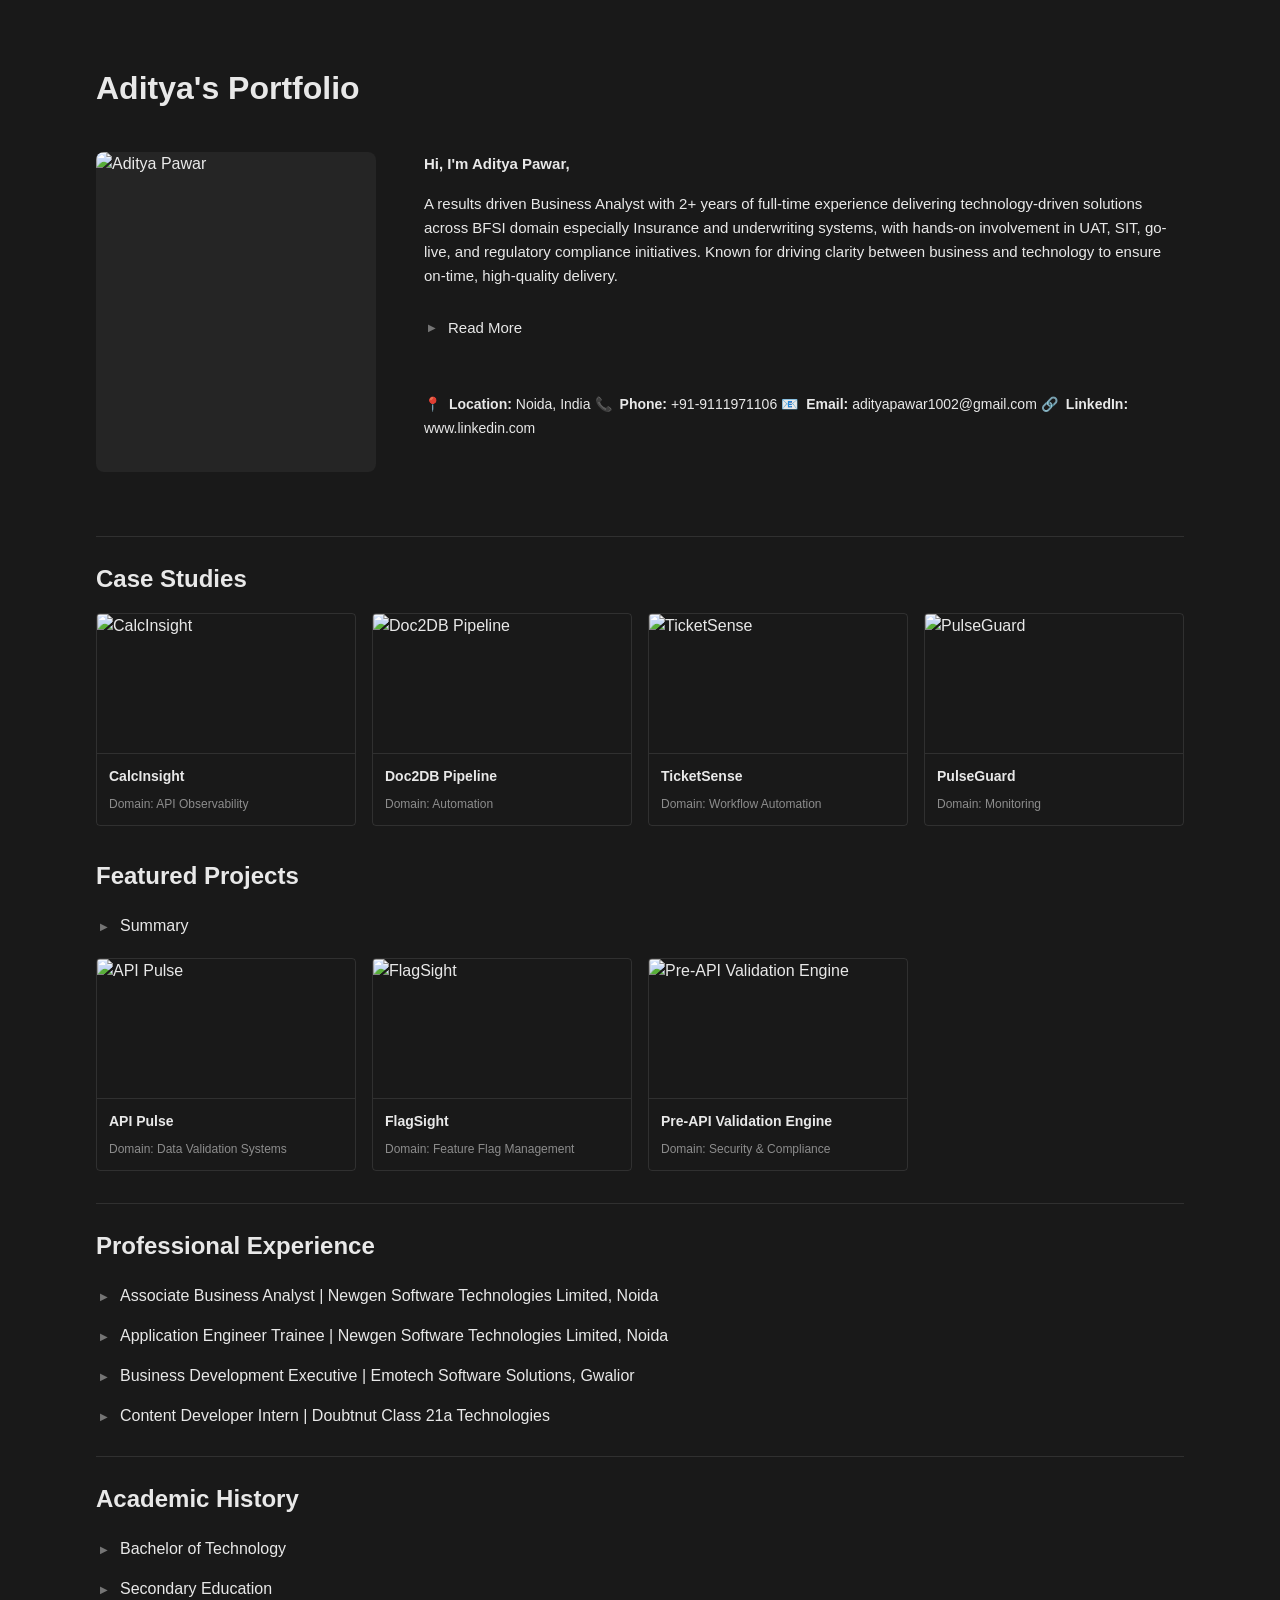
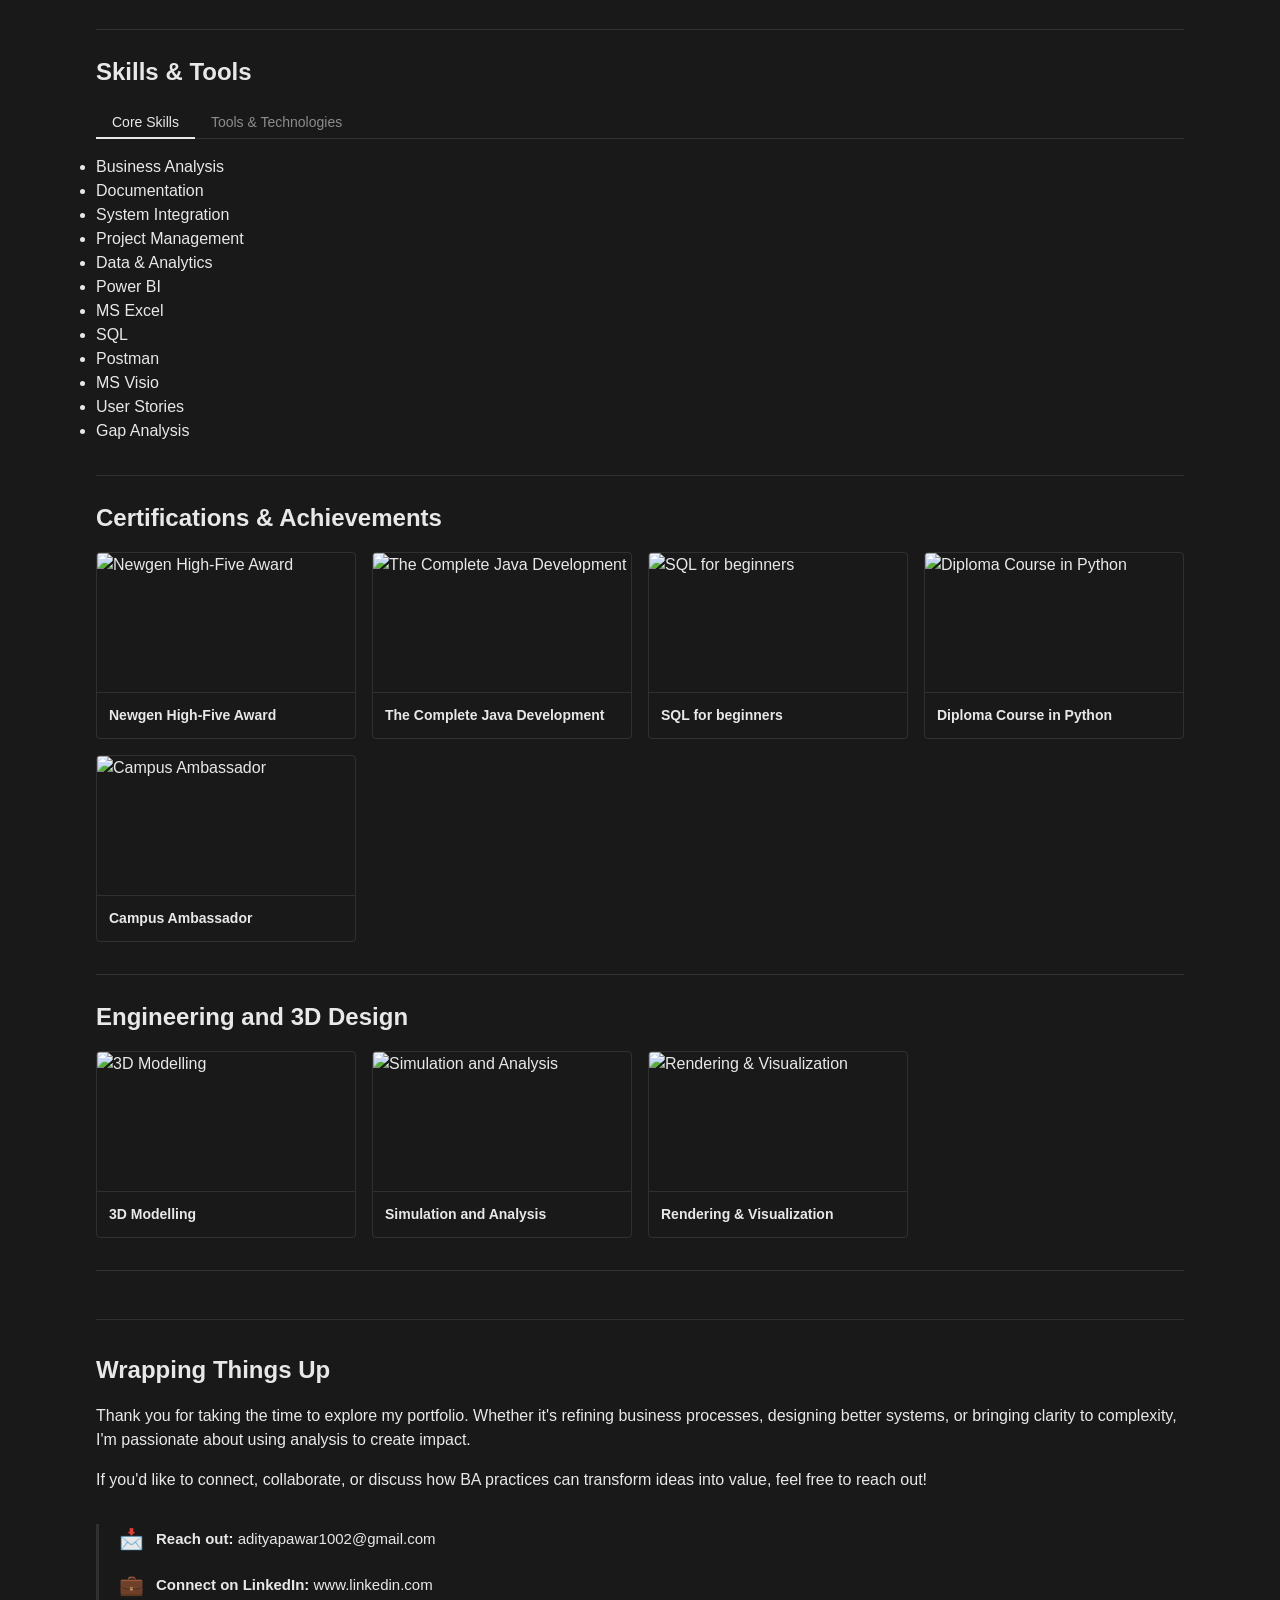
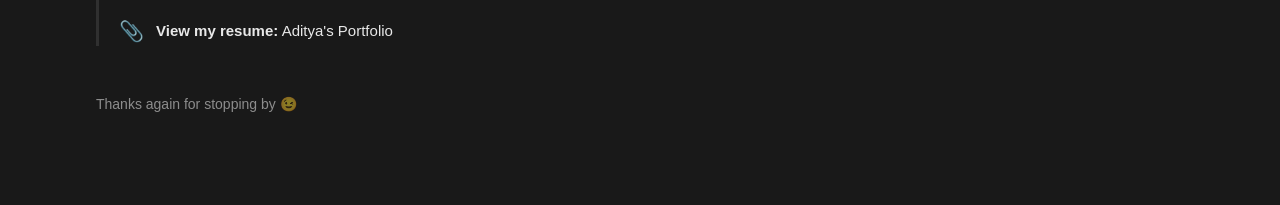
==== index.html @ 8c68b4e8 "Add files via upload" ====
<!DOCTYPE html>
<html lang="en">
<head>
    <meta charset="UTF-8">
    <meta name="viewport" content="width=device-width, initial-scale=1.0">
    <title>Aditya Pawar - Portfolio</title>
    <link rel="preconnect" href="https://fonts.googleapis.com">
    <link rel="preconnect" href="https://fonts.gstatic.com" crossorigin>
    <link href="https://fonts.googleapis.com/css2?family=Inter:wght@400;500;600;700&display=swap" rel="stylesheet">
    <link rel="stylesheet" href="styles.css">
</head>
<body>
    <div class="notion-page">
        <main class="content-wrapper">
            <!-- Header Title -->
            <h1 class="portfolio-main-title">Aditya's Portfolio</h1>

            <!-- Profile Section -->
            <header class="profile-section-new">
                <div class="profile-left">
                    <img src="https://via.placeholder.com/300x300/333333/FFFFFF?text=Avatar" alt="Aditya Pawar" class="profile-avatar-large">
                </div>
                
                <div class="profile-right">
                    <p class="profile-greeting">Hi, I'm Aditya Pawar,</p>
                    <p class="profile-bio">A results driven Business Analyst with 2+ years of full-time experience delivering technology-driven solutions across BFSI domain especially Insurance and underwriting systems, with hands-on involvement in UAT, SIT, go-live, and regulatory compliance initiatives. Known for driving clarity between business and technology to ensure on-time, high-quality delivery.</p>
                    
                    <details class="notion-toggle">
                        <summary>Read More</summary>
                        <div class="toggle-content">
                            <ul class="profile-bullet-list">
                                <li><strong>Execution & Ownership:</strong> High-ownership, detail-oriented professional who collaborates effectively with stakeholders, cross-functional teams to ensure requirement clarity, solution alignment, and smooth go-live execution.</li>
                                <li><strong>Domain & Technical Expertise:</strong> Strong expertise in BRMS configuration, process mapping, workflow analysis, change management, JIRA tracking, and API-integrated rule automation, delivering 40% reduction in manual effort, 35% operational efficiency gains, and 25-30% performance improvements across business-critical systems.</li>
                                <li><strong>Innovation & Impact:</strong> Designed and implemented AI-enabled debugging and troubleshooting tools using strong technical knowledge, reducing issue analysis and resolution time by up to 99%, accelerating delivery cycles, and improving overall system reliability while maintaining 100% regulatory compliance.</li>
                            </ul>
                        </div>
                    </details>
                    
                    <div class="contact-info new-contact">
                        <span class="contact-item"><span style="font-size: 14px; margin-right: 4px;">📍</span> <strong>Location:</strong> Noida, India</span>
                        <span class="contact-item"><span style="font-size: 14px; margin-right: 4px;">📞</span> <strong>Phone:</strong> +91-9111971106</span>
                        <span class="contact-item"><span style="font-size: 14px; margin-right: 4px;">📧</span> <strong>Email:</strong> <a href="mailto:adityapawar1002@gmail.com">adityapawar1002@gmail.com</a></span>
                        <span class="contact-item"><span style="font-size: 14px; margin-right: 4px;">🔗</span> <strong>LinkedIn:</strong> <a href="https://www.linkedin.com/in/aditya-pawar-b94b47212/" target="_blank">www.linkedin.com</a></span>
                    </div>
                </div>
            </header>

            <hr class="notion-divider">

            <!-- Dynamic Content Area -->
            <div id="dynamic-content">
                <!-- Case Studies -->
                <h3 class="section-title">Case Studies</h3>
                <div class="gallery-grid">
                    <a href="Projects Pages/calcinsight.html" class="gallery-card">
                        <img src="https://via.placeholder.com/400x200/222222/555555?text=CalcInsight" alt="CalcInsight" class="gallery-card-image">
                        <div class="gallery-card-content">
                            <span class="gallery-card-title">CalcInsight</span>
                            <span class="gallery-card-domain">Domain: API Observability</span>
                        </div>
                    </a>
                    <a href="Projects Pages/doc2db.html" class="gallery-card">
                        <img src="https://via.placeholder.com/400x200/222222/555555?text=Doc2DB" alt="Doc2DB Pipeline" class="gallery-card-image">
                        <div class="gallery-card-content">
                            <span class="gallery-card-title">Doc2DB Pipeline</span>
                            <span class="gallery-card-domain">Domain: Automation</span>
                        </div>
                    </a>
                    <a href="Projects Pages/ticketsense.html" class="gallery-card">
                        <img src="https://via.placeholder.com/400x200/222222/555555?text=TicketSense" alt="TicketSense" class="gallery-card-image">
                        <div class="gallery-card-content">
                            <span class="gallery-card-title">TicketSense</span>
                            <span class="gallery-card-domain">Domain: Workflow Automation</span>
                        </div>
                    </a>
                    <a href="Projects Pages/pulseguard.html" class="gallery-card">
                        <img src="https://via.placeholder.com/400x200/222222/555555?text=PulseGuard" alt="PulseGuard" class="gallery-card-image">
                        <div class="gallery-card-content">
                            <span class="gallery-card-title">PulseGuard</span>
                            <span class="gallery-card-domain">Domain: Monitoring</span>
                        </div>
                    </a>
                </div>

                <!-- Featured Projects -->
                <h3 class="section-title">Featured Projects</h3>
                <details class="notion-toggle">
                    <summary>Summary</summary>
                    <div class="toggle-content">
                        <p>Focus on data validation and API integration systems.</p>
                    </div>
                </details>
                <div class="gallery-grid">
                    <a href="Projects Pages/apipulse.html" class="gallery-card">
                        <img src="https://via.placeholder.com/400x200/222222/555555?text=API+Pulse" alt="API Pulse" class="gallery-card-image">
                        <div class="gallery-card-content">
                            <span class="gallery-card-title">API Pulse</span>
                            <span class="gallery-card-domain">Domain: Data Validation Systems</span>
                        </div>
                    </a>
                    <a href="Projects Pages/flagsight.html" class="gallery-card">
                        <img src="https://via.placeholder.com/400x200/222222/555555?text=FlagSight" alt="FlagSight" class="gallery-card-image">
                        <div class="gallery-card-content">
                            <span class="gallery-card-title">FlagSight</span>
                            <span class="gallery-card-domain">Domain: Feature Flag Management</span>
                        </div>
                    </a>
                    <a href="Projects Pages/preapi-validation.html" class="gallery-card">
                        <img src="https://via.placeholder.com/400x200/222222/555555?text=Pre-API" alt="Pre-API Validation Engine" class="gallery-card-image">
                        <div class="gallery-card-content">
                            <span class="gallery-card-title">Pre-API Validation Engine</span>
                            <span class="gallery-card-domain">Domain: Security & Compliance</span>
                        </div>
                    </a>
                </div>

                <hr class="notion-divider">
                
                <!-- Professional Experience -->
                <h3 class="section-title">Professional Experience</h3>
                
                <details class="notion-toggle">
                    <summary>Associate Business Analyst | Newgen Software Technologies Limited, Noida</summary>
                    <div class="toggle-content">
                        <p><strong>July 2024 - Present</strong></p>
                        <ul>
                            <li>Focus on requirements gathering, technical specs for low-code platforms, and UAT support.</li>
                        </ul>
                    </div>
                </details>

                <details class="notion-toggle">
                    <summary>Application Engineer Trainee | Newgen Software Technologies Limited, Noida</summary>
                    <div class="toggle-content">
                        <p><strong>Jan 2024 - July 2024</strong></p>
                        <ul>
                            <li>SDLC exposure, low-code application configuration, and technical workshops.</li>
                        </ul>
                    </div>
                </details>

                <details class="notion-toggle">
                    <summary>Business Development Executive | Emotech Software Solutions, Gwalior</summary>
                    <div class="toggle-content">
                        <p><strong>Jan 2023 - Jan 2024, Part-time</strong></p>
                        <ul>
                            <li>Market research, lead generation, and client relationship management.</li>
                        </ul>
                    </div>
                </details>

                <details class="notion-toggle">
                    <summary>Content Developer Intern | Doubtnut Class 21a Technologies</summary>
                    <div class="toggle-content">
                        <ul>
                            <li>Educational content creation and quality assurance.</li>
                        </ul>
                    </div>
                </details>

                <hr class="notion-divider">

                <!-- Academic History -->
                <h3 class="section-title">Academic History</h3>

                <details class="notion-toggle">
                    <summary>Bachelor of Technology</summary>
                    <div class="toggle-content">
                        <ul>
                            <li>Automobile Engineering | Madhav Institute of Technology and Science (MITS), Gwalior</li>
                            <li>CGPA: 7.6/10 | 2020 - 2024</li>
                        </ul>
                    </div>
                </details>

                <details class="notion-toggle">
                    <summary>Secondary Education</summary>
                    <div class="toggle-content">
                        <ul>
                            <li>St. Joseph’s Senior Secondary School, Pipariya</li>
                            <li>Class XII (PCM): 80% (2020)</li>
                            <li>Class X: 80% (2018)</li>
                        </ul>
                    </div>
                </details>

                <hr class="notion-divider">
                
                <!-- Skills & Tools -->
                <h3 class="section-title">Skills & Tools</h3>
                
                <div class="tabs-container">
                    <div class="tabs-header">
                        <button class="tab-btn active" data-tab="core-skills">Core Skills</button>
                        <button class="tab-btn" data-tab="tools-tech">Tools & Technologies</button>
                    </div>
                    
                    <div class="tab-content active" id="core-skills">
                        <ul class="skills-list">
                            <li>Business Analysis</li>
                            <li>Documentation</li>
                            <li>System Integration</li>
                            <li>Project Management</li>
                            <li>Data & Analytics</li>
                            <li>Power BI</li>
                            <li>MS Excel</li>
                            <li>SQL</li>
                            <li>Postman</li>
                            <li>MS Visio</li>
                            <li>User Stories</li>
                            <li>Gap Analysis</li>
                        </ul>
                    </div>
                    
                    <div class="tab-content" id="tools-tech">
                        <ul class="skills-list">
                            <li>JIRA</li>
                            <li>Notion</li>
                            <li>Lucidchart</li>
                            <li>Salesforce Platform</li>
                        </ul>
                    </div>
                </div>

                <hr class="notion-divider">

                <!-- Certifications & Achievements -->
                <h3 class="section-title">Certifications & Achievements</h3>
                <div class="gallery-grid">
                    <a href="#" class="gallery-card">
                        <img src="https://via.placeholder.com/400x200/222222/555555?text=Newgen+Award" alt="Newgen High-Five Award" class="gallery-card-image">
                        <div class="gallery-card-content">
                            <span class="gallery-card-title">Newgen High-Five Award</span>
                        </div>
                    </a>
                    <a href="Certificates/java udemy.pdf" target="_blank" class="gallery-card">
                        <img src="https://via.placeholder.com/400x200/222222/555555?text=Java" alt="The Complete Java Development" class="gallery-card-image">
                        <div class="gallery-card-content">
                            <span class="gallery-card-title">The Complete Java Development</span>
                        </div>
                    </a>
                    <a href="Certificates/Sql udem.pdf" target="_blank" class="gallery-card">
                        <img src="https://via.placeholder.com/400x200/222222/555555?text=SQL" alt="SQL for beginners" class="gallery-card-image">
                        <div class="gallery-card-content">
                            <span class="gallery-card-title">SQL for beginners</span>
                        </div>
                    </a>
                    <a href="Certificates/python.jpeg" target="_blank" class="gallery-card">
                        <img src="Certificates/python.jpeg" alt="Diploma Course in Python" class="gallery-card-image">
                        <div class="gallery-card-content">
                            <span class="gallery-card-title">Diploma Course in Python</span>
                        </div>
                    </a>
                    <a href="Certificates/Shankhnaad CAP.pdf" target="_blank" class="gallery-card">
                        <img src="https://via.placeholder.com/400x200/222222/555555?text=Ambassador" alt="Campus Ambassador" class="gallery-card-image">
                        <div class="gallery-card-content">
                            <span class="gallery-card-title">Campus Ambassador</span>
                        </div>
                    </a>
                </div>

                <hr class="notion-divider">

                <!-- Engineering and 3D Design -->
                <h3 class="section-title">Engineering and 3D Design</h3>
                <div class="gallery-grid">
                    <a href="Projects Pages/3d-modelling.html" class="gallery-card">
                        <img src="Projects Pages/assets/Modelling.png" alt="3D Modelling" class="gallery-card-image">
                        <div class="gallery-card-content">
                            <span class="gallery-card-title">3D Modelling</span>
                        </div>
                    </a>
                    <a href="Projects Pages/simulation.html" class="gallery-card">
                        <img src="Projects Pages/assets/Simulation.jfif" alt="Simulation and Analysis" class="gallery-card-image">
                        <div class="gallery-card-content">
                            <span class="gallery-card-title">Simulation and Analysis</span>
                        </div>
                    </a>
                    <a href="Projects Pages/rendering.html" class="gallery-card">
                        <img src="Projects Pages/assets/Rendering.png" alt="Rendering & Visualization" class="gallery-card-image">
                        <div class="gallery-card-content">
                            <span class="gallery-card-title">Rendering & Visualization</span>
                        </div>
                    </a>
                </div>

                <hr class="notion-divider">

                <!-- Footer -->
                <footer class="portfolio-footer">
                    <h3 class="section-title">Wrapping Things Up</h3>
                    <p class="footer-text" style="margin-bottom: 16px;">Thank you for taking the time to explore my portfolio. Whether it's refining business processes, designing better systems, or bringing clarity to complexity, I'm passionate about using analysis to create impact.</p>
                    <p class="footer-text">If you'd like to connect, collaborate, or discuss how BA practices can transform ideas into value, feel free to reach out!</p>
                    
                    <div class="footer-callout">
                        <div class="footer-link-block">
                            <span class="footer-icon">📩</span>
                            <span><strong>Reach out:</strong> <a href="mailto:adityapawar1002@gmail.com">adityapawar1002@gmail.com</a></span>
                        </div>
                        <div class="footer-link-block">
                            <span class="footer-icon">💼</span>
                            <span><strong>Connect on LinkedIn:</strong> <a href="https://www.linkedin.com/in/aditya-pawar-b94b47212/" target="_blank">www.linkedin.com</a></span>
                        </div>
                        <div class="footer-link-block">
                            <span class="footer-icon">📎</span>
                            <span><strong>View my resume:</strong> <a href="https://www.notion.so/Aditya-s-Portfolio-2cfcf2e33abf80edb74ddb4e4318f158?pvs=21" target="_blank">Aditya's Portfolio</a></span>
                        </div>
                    </div>
                    
                    <p class="footer-note" style="text-align: left; margin-top: 24px;">Thanks again for stopping by 😉</p>
                </footer>
            </div>
        </main>
    </div>
    
    <script src="script.js"></script>
</body>
</html>
---- styles.css ----
:root {
    --bg-color: #191919;
    --text-color: rgba(255, 255, 255, 0.9);
    --text-muted: rgba(255, 255, 255, 0.5);
    --border-color: rgba(255, 255, 255, 0.1);
    --hover-bg: rgba(255, 255, 255, 0.05);
    --toggle-triangle: rgba(255, 255, 255, 0.4);
    --font-sans: ui-sans-serif, -apple-system, BlinkMacSystemFont, "Segoe UI", Helvetica, "Apple Color Emoji", Arial, sans-serif, "Segoe UI Emoji", "Segoe UI Symbol";
}

* {
    box-sizing: border-box;
    margin: 0;
    padding: 0;
}

body {
    background-color: var(--bg-color);
    color: var(--text-color);
    font-family: var(--font-sans);
    line-height: 1.5;
    -webkit-font-smoothing: antialiased;
}

a {
    color: inherit;
    text-decoration: underline;
    text-decoration-color: var(--text-muted);
}

a:hover {
    text-decoration-color: var(--text-color);
}

.notion-page {
    display: flex;
    flex-direction: column;
    min-height: 100vh;
}

.content-wrapper {
    width: 100%;
    margin: 0 auto;
    padding: 0 96px 10vh;
}

.portfolio-main-title {
    font-size: 32px;
    font-weight: 700;
    margin-top: 64px;
    margin-bottom: 40px;
}

.profile-section-new {
    display: flex;
    gap: 48px;
    margin-bottom: 64px;
    align-items: flex-start;
}

.profile-left {
    flex-shrink: 0;
}

.profile-avatar-large {
    width: 280px;
    height: 320px;
    object-fit: cover;
    border-radius: 8px;
    display: block;
    background-color: var(--hover-bg);
}

.profile-right {
    display: flex;
    flex-direction: column;
    gap: 16px;
    font-size: 15px;
    line-height: 1.6;
}

.profile-greeting {
    font-weight: 600;
}

.profile-bullet-list {
    display: flex;
    flex-direction: column;
    gap: 16px;
    padding-left: 20px;
    margin-top: 8px;
}

.profile-bullet-list li {
    font-size: 14px;
    color: var(--text-color);
}

.new-contact {
    margin-top: 24px;
    gap: 12px;
}

.new-contact .contact-item {
    font-size: 14px;
    color: var(--text-color);
}

.new-contact .contact-item a {
    text-decoration: none;
}
.new-contact .contact-item a:hover {
    text-decoration: underline;
}

/* Responsiveness */
@media (max-width: 900px) {
    .profile-section-new {
        flex-direction: column;
        gap: 32px;
    }
}

/* Divider */
.notion-divider {
    border: 0;
    height: 1px;
    background-color: var(--border-color);
    margin: 24px 0;
}

/* Toggles */
.notion-toggle {
    margin: 8px 0;
}

.notion-toggle summary {
    display: flex;
    align-items: center;
    cursor: pointer;
    font-weight: 500;
    list-style: none; /* Hide default arrow */
    padding: 4px 0;
    transition: background 0.1s ease;
    border-radius: 4px;
}

.notion-toggle summary::-webkit-details-marker {
    display: none;
}

.notion-toggle summary::before {
    content: '▶';
    font-size: 10px;
    color: var(--toggle-triangle);
    margin-right: 8px;
    transition: transform 0.2s ease;
    display: inline-block;
    width: 16px;
    text-align: center;
}

.notion-toggle[open] summary::before {
    transform: rotate(90deg);
}

.notion-toggle summary:hover {
    background-color: var(--hover-bg);
}

.toggle-content {
    padding-left: 24px;
    padding-top: 8px;
    padding-bottom: 8px;
}

/* Responsiveness */
@media (max-width: 768px) {
    .content-wrapper {
        padding: 0 48px 80px;
    }
}

@media (max-width: 600px) {
    .content-wrapper {
        padding: 0 24px 80px;
    }
}

/* Gallery Grids */
.gallery-grid {
    display: grid;
    grid-template-columns: repeat(auto-fill, minmax(240px, 1fr));
    gap: 16px;
    margin-top: 16px;
    margin-bottom: 32px;
}

.gallery-card {
    display: flex;
    flex-direction: column;
    background-color: transparent;
    border: 1px solid var(--border-color);
    border-radius: 4px;
    overflow: hidden;
    transition: background-color 0.2s ease, border-color 0.2s ease;
    cursor: pointer;
    text-decoration: none;
}

.gallery-card:hover {
    background-color: var(--hover-bg);
}

.gallery-card-image {
    width: 100%;
    height: 140px;
    object-fit: cover;
    border-bottom: 1px solid var(--border-color);
}

.gallery-card-content {
    padding: 12px;
    display: flex;
    flex-direction: column;
    gap: 8px;
}

.gallery-card-title {
    font-size: 14px;
    font-weight: 600;
}

.gallery-card-domain {
    font-size: 12px;
    color: var(--text-muted);
}

.section-title {
    font-size: 24px;
    font-weight: 600;
    margin-bottom: 16px;
}

/* Tabs */
.tabs-container {
    margin-bottom: 32px;
}

.tabs-header {
    display: flex;
    border-bottom: 1px solid var(--border-color);
    margin-bottom: 16px;
}

.tab-btn {
    background: none;
    border: none;
    color: var(--text-muted);
    padding: 8px 16px;
    cursor: pointer;
    font-size: 14px;
    font-weight: 500;
    font-family: inherit;
    position: relative;
    transition: color 0.2s ease;
}

.tab-btn:hover {
    color: var(--text-color);
}

.tab-btn.active {
    color: var(--text-color);
}

.tab-btn.active::after {
    content: '';
    position: absolute;
    bottom: -1px;
    left: 0;
    width: 100%;
    height: 2px;
    background-color: var(--text-color);
}

.tab-content {
    display: none;
}

.tab-content.active {
    display: block;
}

.skills-list {
}

/* Footer */
.portfolio-footer {
    margin-top: 48px;
    padding-top: 32px;
    border-top: 1px solid var(--border-color);
}

.footer-text {
    margin-bottom: 24px;
    font-size: 16px;
}

.footer-callout {
    display: flex;
    flex-direction: column;
    gap: 16px;
    margin: 32px 0 48px 0;
    padding-left: 20px;
    border-left: 3px solid var(--border-color);
}

.footer-link-block {
    display: flex;
    align-items: center;
    text-decoration: none;
    font-size: 15px;
}

.footer-link-block a {
    text-decoration: none;
}

.footer-link-block a:hover {
    text-decoration: underline;
}

.footer-icon {
    margin-right: 12px;
    font-size: 20px;
}

.footer-note {
    font-size: 14px;
    color: var(--text-muted);
    text-align: center;
}
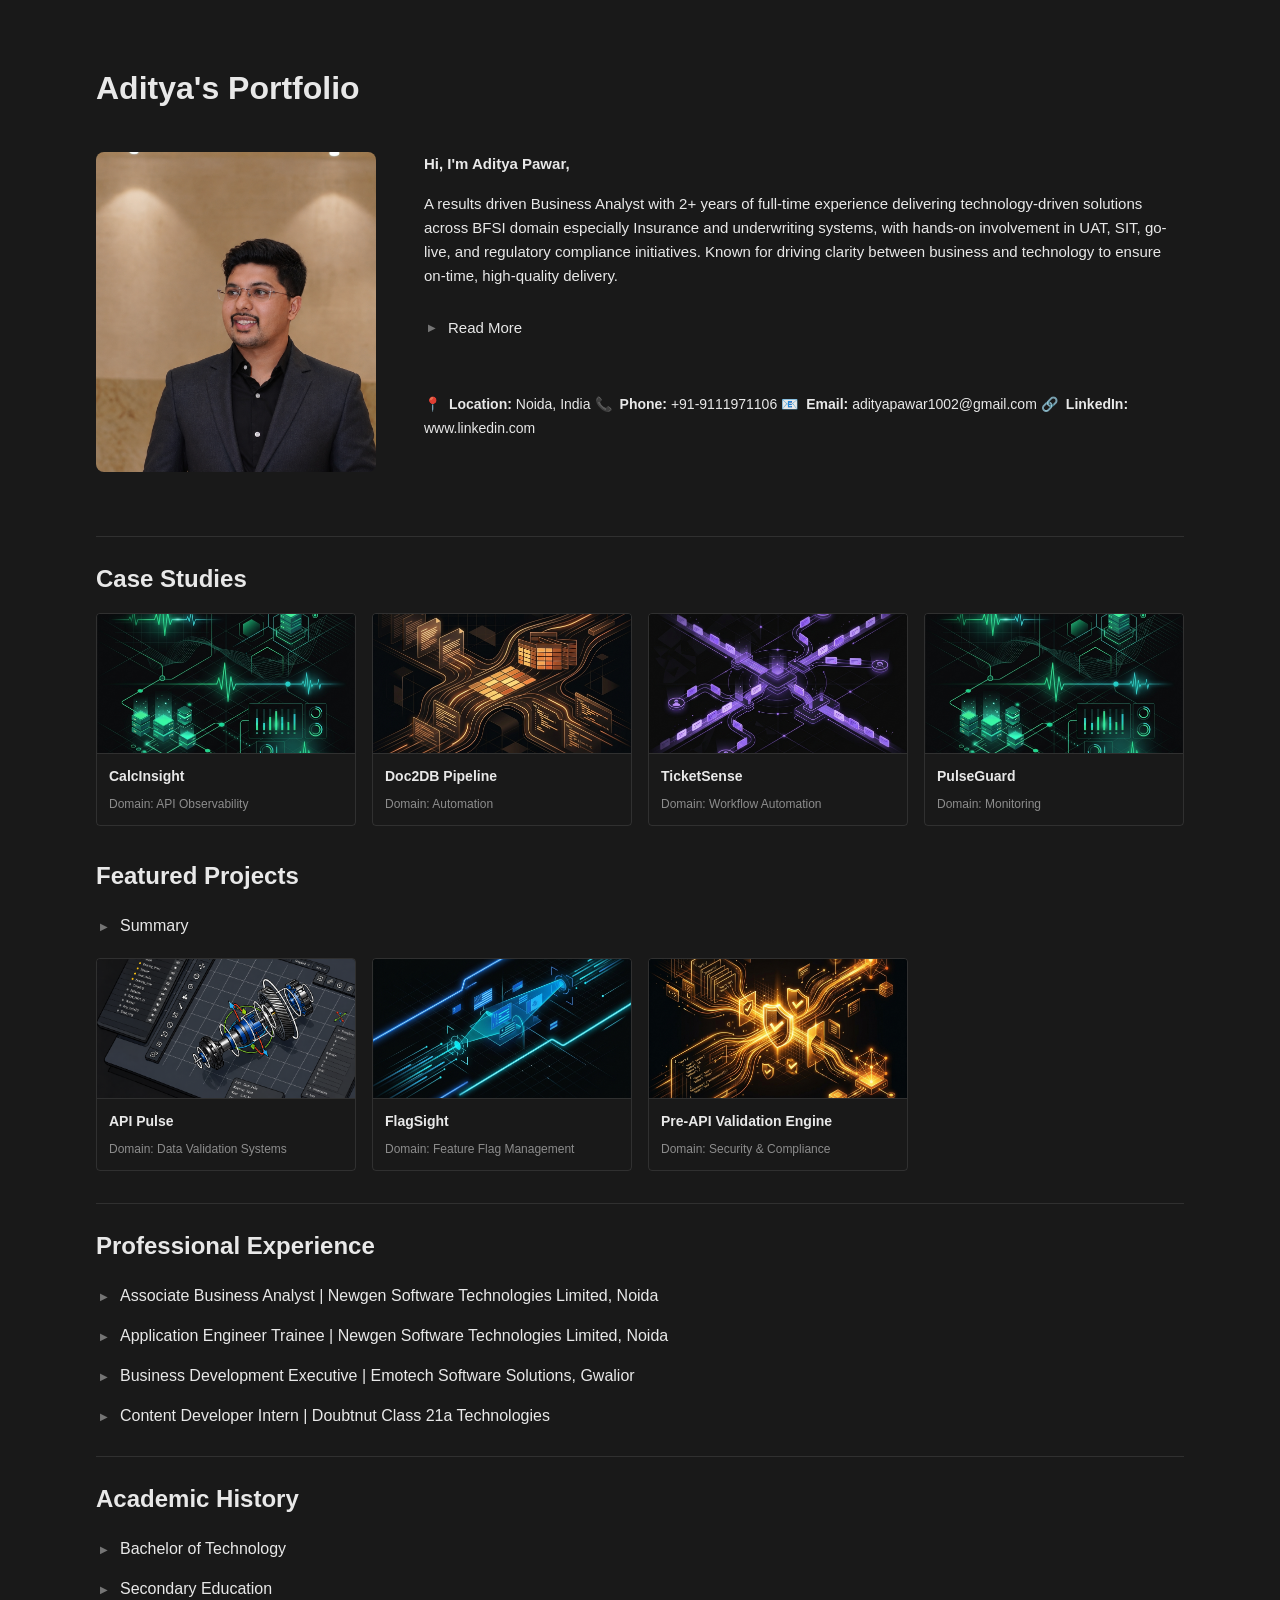
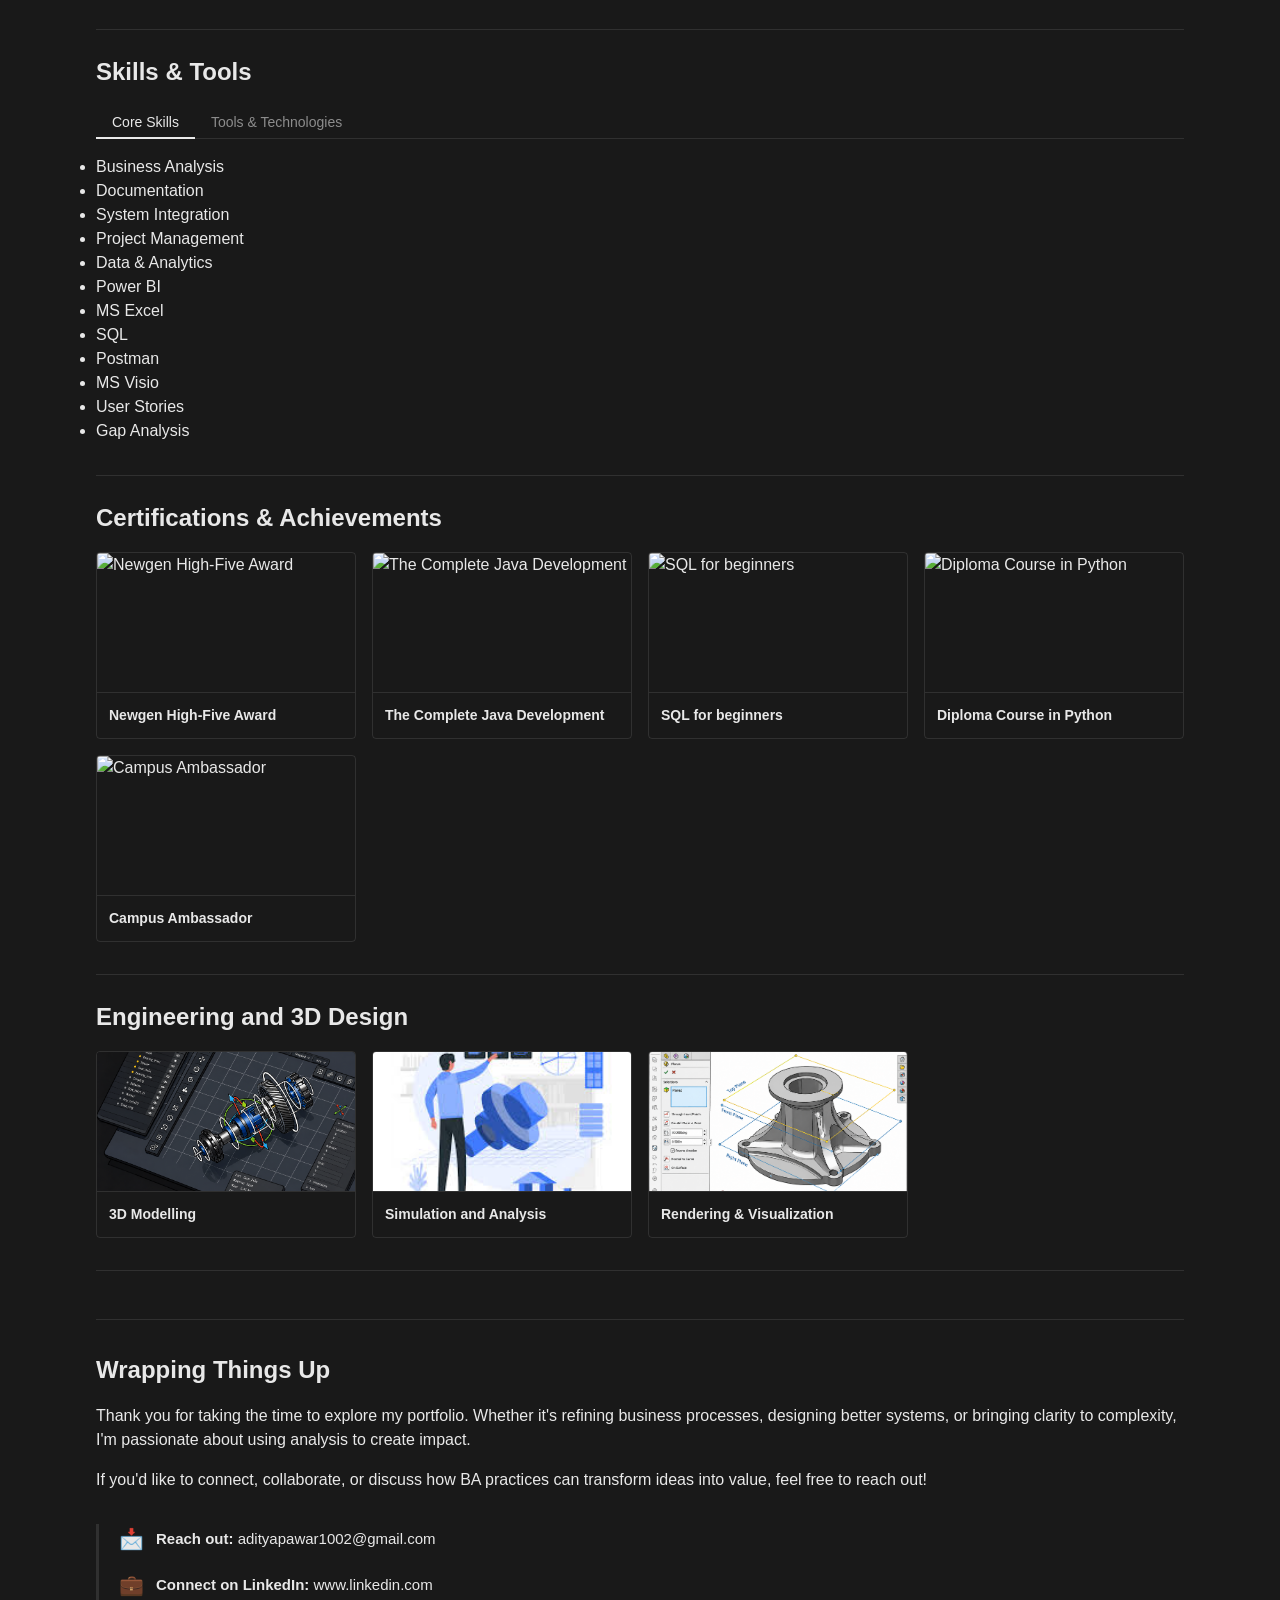
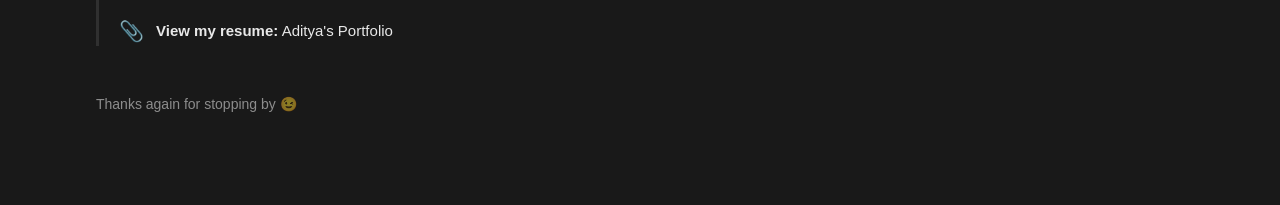
==== commit 14365ccb: "Add files via upload" ====
--- a/index.html
+++ b/index.html
@@ -1,5 +1,6 @@
 <!DOCTYPE html>
 <html lang="en">
+
 <head>
     <meta charset="UTF-8">
     <meta name="viewport" content="width=device-width, initial-scale=1.0">
@@ -9,6 +10,7 @@
     <link href="https://fonts.googleapis.com/css2?family=Inter:wght@400;500;600;700&display=swap" rel="stylesheet">
     <link rel="stylesheet" href="styles.css">
 </head>
+
 <body>
     <div class="notion-page">
         <main class="content-wrapper">
@@ -18,29 +20,49 @@
             <!-- Profile Section -->
             <header class="profile-section-new">
                 <div class="profile-left">
-                    <img src="https://via.placeholder.com/300x300/333333/FFFFFF?text=Avatar" alt="Aditya Pawar" class="profile-avatar-large">
-                </div>
-                
+                    <img src="Projects Pages/assets/ProfileImage.png" alt="Aditya Pawar"
+                        class="profile-avatar-large">
+                </div>
+
                 <div class="profile-right">
                     <p class="profile-greeting">Hi, I'm Aditya Pawar,</p>
-                    <p class="profile-bio">A results driven Business Analyst with 2+ years of full-time experience delivering technology-driven solutions across BFSI domain especially Insurance and underwriting systems, with hands-on involvement in UAT, SIT, go-live, and regulatory compliance initiatives. Known for driving clarity between business and technology to ensure on-time, high-quality delivery.</p>
-                    
+                    <p class="profile-bio">A results driven Business Analyst with 2+ years of full-time experience
+                        delivering technology-driven solutions across BFSI domain especially Insurance and underwriting
+                        systems, with hands-on involvement in UAT, SIT, go-live, and regulatory compliance initiatives.
+                        Known for driving clarity between business and technology to ensure on-time, high-quality
+                        delivery.</p>
+
                     <details class="notion-toggle">
                         <summary>Read More</summary>
                         <div class="toggle-content">
                             <ul class="profile-bullet-list">
-                                <li><strong>Execution & Ownership:</strong> High-ownership, detail-oriented professional who collaborates effectively with stakeholders, cross-functional teams to ensure requirement clarity, solution alignment, and smooth go-live execution.</li>
-                                <li><strong>Domain & Technical Expertise:</strong> Strong expertise in BRMS configuration, process mapping, workflow analysis, change management, JIRA tracking, and API-integrated rule automation, delivering 40% reduction in manual effort, 35% operational efficiency gains, and 25-30% performance improvements across business-critical systems.</li>
-                                <li><strong>Innovation & Impact:</strong> Designed and implemented AI-enabled debugging and troubleshooting tools using strong technical knowledge, reducing issue analysis and resolution time by up to 99%, accelerating delivery cycles, and improving overall system reliability while maintaining 100% regulatory compliance.</li>
+                                <li><strong>Execution & Ownership:</strong> High-ownership, detail-oriented professional
+                                    who collaborates effectively with stakeholders, cross-functional teams to ensure
+                                    requirement clarity, solution alignment, and smooth go-live execution.</li>
+                                <li><strong>Domain & Technical Expertise:</strong> Strong expertise in BRMS
+                                    configuration, process mapping, workflow analysis, change management, JIRA tracking,
+                                    and API-integrated rule automation, delivering 40% reduction in manual effort, 35%
+                                    operational efficiency gains, and 25-30% performance improvements across
+                                    business-critical systems.</li>
+                                <li><strong>Innovation & Impact:</strong> Designed and implemented AI-enabled debugging
+                                    and troubleshooting tools using strong technical knowledge, reducing issue analysis
+                                    and resolution time by up to 99%, accelerating delivery cycles, and improving
+                                    overall system reliability while maintaining 100% regulatory compliance.</li>
                             </ul>
                         </div>
                     </details>
-                    
+
                     <div class="contact-info new-contact">
-                        <span class="contact-item"><span style="font-size: 14px; margin-right: 4px;">📍</span> <strong>Location:</strong> Noida, India</span>
-                        <span class="contact-item"><span style="font-size: 14px; margin-right: 4px;">📞</span> <strong>Phone:</strong> +91-9111971106</span>
-                        <span class="contact-item"><span style="font-size: 14px; margin-right: 4px;">📧</span> <strong>Email:</strong> <a href="mailto:adityapawar1002@gmail.com">adityapawar1002@gmail.com</a></span>
-                        <span class="contact-item"><span style="font-size: 14px; margin-right: 4px;">🔗</span> <strong>LinkedIn:</strong> <a href="https://www.linkedin.com/in/aditya-pawar-b94b47212/" target="_blank">www.linkedin.com</a></span>
+                        <span class="contact-item"><span style="font-size: 14px; margin-right: 4px;">📍</span>
+                            <strong>Location:</strong> Noida, India</span>
+                        <span class="contact-item"><span style="font-size: 14px; margin-right: 4px;">📞</span>
+                            <strong>Phone:</strong> +91-9111971106</span>
+                        <span class="contact-item"><span style="font-size: 14px; margin-right: 4px;">📧</span>
+                            <strong>Email:</strong> <a
+                                href="mailto:adityapawar1002@gmail.com">adityapawar1002@gmail.com</a></span>
+                        <span class="contact-item"><span style="font-size: 14px; margin-right: 4px;">🔗</span>
+                            <strong>LinkedIn:</strong> <a href="https://www.linkedin.com/in/aditya-pawar-b94b47212/"
+                                target="_blank">www.linkedin.com</a></span>
                     </div>
                 </div>
             </header>
@@ -53,28 +75,32 @@
                 <h3 class="section-title">Case Studies</h3>
                 <div class="gallery-grid">
                     <a href="Projects Pages/calcinsight.html" class="gallery-card">
-                        <img src="https://via.placeholder.com/400x200/222222/555555?text=CalcInsight" alt="CalcInsight" class="gallery-card-image">
+                        <img src="Projects Pages/assets/CalcInsight_Cover.png" alt="CalcInsight"
+                            class="gallery-card-image">
                         <div class="gallery-card-content">
                             <span class="gallery-card-title">CalcInsight</span>
                             <span class="gallery-card-domain">Domain: API Observability</span>
                         </div>
                     </a>
                     <a href="Projects Pages/doc2db.html" class="gallery-card">
-                        <img src="https://via.placeholder.com/400x200/222222/555555?text=Doc2DB" alt="Doc2DB Pipeline" class="gallery-card-image">
+                        <img src="Projects Pages/assets/doc2db_Cover.png" alt="Doc2DB Pipeline"
+                            class="gallery-card-image">
                         <div class="gallery-card-content">
                             <span class="gallery-card-title">Doc2DB Pipeline</span>
                             <span class="gallery-card-domain">Domain: Automation</span>
                         </div>
                     </a>
                     <a href="Projects Pages/ticketsense.html" class="gallery-card">
-                        <img src="https://via.placeholder.com/400x200/222222/555555?text=TicketSense" alt="TicketSense" class="gallery-card-image">
+                        <img src="Projects Pages/assets/ticketsense_Cover.png" alt="TicketSense"
+                            class="gallery-card-image">
                         <div class="gallery-card-content">
                             <span class="gallery-card-title">TicketSense</span>
                             <span class="gallery-card-domain">Domain: Workflow Automation</span>
                         </div>
                     </a>
                     <a href="Projects Pages/pulseguard.html" class="gallery-card">
-                        <img src="https://via.placeholder.com/400x200/222222/555555?text=PulseGuard" alt="PulseGuard" class="gallery-card-image">
+                        <img src="Projects Pages/assets/pulseguard_Cover.png" alt="PulseGuard"
+                            class="gallery-card-image">
                         <div class="gallery-card-content">
                             <span class="gallery-card-title">PulseGuard</span>
                             <span class="gallery-card-domain">Domain: Monitoring</span>
@@ -92,21 +118,24 @@
                 </details>
                 <div class="gallery-grid">
                     <a href="Projects Pages/apipulse.html" class="gallery-card">
-                        <img src="https://via.placeholder.com/400x200/222222/555555?text=API+Pulse" alt="API Pulse" class="gallery-card-image">
+                        <img src="Projects Pages/assets/ApiPulse_Cover.png" alt="API Pulse"
+                            class="gallery-card-image">
                         <div class="gallery-card-content">
                             <span class="gallery-card-title">API Pulse</span>
                             <span class="gallery-card-domain">Domain: Data Validation Systems</span>
                         </div>
                     </a>
                     <a href="Projects Pages/flagsight.html" class="gallery-card">
-                        <img src="https://via.placeholder.com/400x200/222222/555555?text=FlagSight" alt="FlagSight" class="gallery-card-image">
+                        <img src="Projects Pages/assets/flagsight_Cover.png" alt="FlagSight"
+                            class="gallery-card-image">
                         <div class="gallery-card-content">
                             <span class="gallery-card-title">FlagSight</span>
                             <span class="gallery-card-domain">Domain: Feature Flag Management</span>
                         </div>
                     </a>
                     <a href="Projects Pages/preapi-validation.html" class="gallery-card">
-                        <img src="https://via.placeholder.com/400x200/222222/555555?text=Pre-API" alt="Pre-API Validation Engine" class="gallery-card-image">
+                        <img src="Projects Pages/assets/preapi_cover.png"
+                            alt="Pre-API Validation Engine" class="gallery-card-image">
                         <div class="gallery-card-content">
                             <span class="gallery-card-title">Pre-API Validation Engine</span>
                             <span class="gallery-card-domain">Domain: Security & Compliance</span>
@@ -115,16 +144,17 @@
                 </div>
 
                 <hr class="notion-divider">
-                
+
                 <!-- Professional Experience -->
                 <h3 class="section-title">Professional Experience</h3>
-                
+
                 <details class="notion-toggle">
                     <summary>Associate Business Analyst | Newgen Software Technologies Limited, Noida</summary>
                     <div class="toggle-content">
                         <p><strong>July 2024 - Present</strong></p>
                         <ul>
-                            <li>Focus on requirements gathering, technical specs for low-code platforms, and UAT support.</li>
+                            <li>Focus on requirements gathering, technical specs for low-code platforms, and UAT
+                                support.</li>
                         </ul>
                     </div>
                 </details>
@@ -185,16 +215,16 @@
                 </details>
 
                 <hr class="notion-divider">
-                
+
                 <!-- Skills & Tools -->
                 <h3 class="section-title">Skills & Tools</h3>
-                
+
                 <div class="tabs-container">
                     <div class="tabs-header">
                         <button class="tab-btn active" data-tab="core-skills">Core Skills</button>
                         <button class="tab-btn" data-tab="tools-tech">Tools & Technologies</button>
                     </div>
-                    
+
                     <div class="tab-content active" id="core-skills">
                         <ul class="skills-list">
                             <li>Business Analysis</li>
@@ -211,7 +241,7 @@
                             <li>Gap Analysis</li>
                         </ul>
                     </div>
-                    
+
                     <div class="tab-content" id="tools-tech">
                         <ul class="skills-list">
                             <li>JIRA</li>
@@ -228,19 +258,22 @@
                 <h3 class="section-title">Certifications & Achievements</h3>
                 <div class="gallery-grid">
                     <a href="#" class="gallery-card">
-                        <img src="https://via.placeholder.com/400x200/222222/555555?text=Newgen+Award" alt="Newgen High-Five Award" class="gallery-card-image">
+                        <img src="https://via.placeholder.com/400x200/222222/555555?text=Newgen+Award"
+                            alt="Newgen High-Five Award" class="gallery-card-image">
                         <div class="gallery-card-content">
                             <span class="gallery-card-title">Newgen High-Five Award</span>
                         </div>
                     </a>
                     <a href="Certificates/java udemy.pdf" target="_blank" class="gallery-card">
-                        <img src="https://via.placeholder.com/400x200/222222/555555?text=Java" alt="The Complete Java Development" class="gallery-card-image">
+                        <img src="https://via.placeholder.com/400x200/222222/555555?text=Java"
+                            alt="The Complete Java Development" class="gallery-card-image">
                         <div class="gallery-card-content">
                             <span class="gallery-card-title">The Complete Java Development</span>
                         </div>
                     </a>
                     <a href="Certificates/Sql udem.pdf" target="_blank" class="gallery-card">
-                        <img src="https://via.placeholder.com/400x200/222222/555555?text=SQL" alt="SQL for beginners" class="gallery-card-image">
+                        <img src="https://via.placeholder.com/400x200/222222/555555?text=SQL" alt="SQL for beginners"
+                            class="gallery-card-image">
                         <div class="gallery-card-content">
                             <span class="gallery-card-title">SQL for beginners</span>
                         </div>
@@ -252,7 +285,8 @@
                         </div>
                     </a>
                     <a href="Certificates/Shankhnaad CAP.pdf" target="_blank" class="gallery-card">
-                        <img src="https://via.placeholder.com/400x200/222222/555555?text=Ambassador" alt="Campus Ambassador" class="gallery-card-image">
+                        <img src="https://via.placeholder.com/400x200/222222/555555?text=Ambassador"
+                            alt="Campus Ambassador" class="gallery-card-image">
                         <div class="gallery-card-content">
                             <span class="gallery-card-title">Campus Ambassador</span>
                         </div>
@@ -271,13 +305,15 @@
                         </div>
                     </a>
                     <a href="Projects Pages/simulation.html" class="gallery-card">
-                        <img src="Projects Pages/assets/Simulation.jfif" alt="Simulation and Analysis" class="gallery-card-image">
+                        <img src="Projects Pages/assets/Simulation.jfif" alt="Simulation and Analysis"
+                            class="gallery-card-image">
                         <div class="gallery-card-content">
                             <span class="gallery-card-title">Simulation and Analysis</span>
                         </div>
                     </a>
                     <a href="Projects Pages/rendering.html" class="gallery-card">
-                        <img src="Projects Pages/assets/Rendering.png" alt="Rendering & Visualization" class="gallery-card-image">
+                        <img src="Projects Pages/assets/Rendering.png" alt="Rendering & Visualization"
+                            class="gallery-card-image">
                         <div class="gallery-card-content">
                             <span class="gallery-card-title">Rendering & Visualization</span>
                         </div>
@@ -289,30 +325,40 @@
                 <!-- Footer -->
                 <footer class="portfolio-footer">
                     <h3 class="section-title">Wrapping Things Up</h3>
-                    <p class="footer-text" style="margin-bottom: 16px;">Thank you for taking the time to explore my portfolio. Whether it's refining business processes, designing better systems, or bringing clarity to complexity, I'm passionate about using analysis to create impact.</p>
-                    <p class="footer-text">If you'd like to connect, collaborate, or discuss how BA practices can transform ideas into value, feel free to reach out!</p>
-                    
+                    <p class="footer-text" style="margin-bottom: 16px;">Thank you for taking the time to explore my
+                        portfolio. Whether it's refining business processes, designing better systems, or bringing
+                        clarity to complexity, I'm passionate about using analysis to create impact.</p>
+                    <p class="footer-text">If you'd like to connect, collaborate, or discuss how BA practices can
+                        transform ideas into value, feel free to reach out!</p>
+
                     <div class="footer-callout">
                         <div class="footer-link-block">
                             <span class="footer-icon">📩</span>
-                            <span><strong>Reach out:</strong> <a href="mailto:adityapawar1002@gmail.com">adityapawar1002@gmail.com</a></span>
+                            <span><strong>Reach out:</strong> <a
+                                    href="mailto:adityapawar1002@gmail.com">adityapawar1002@gmail.com</a></span>
                         </div>
                         <div class="footer-link-block">
                             <span class="footer-icon">💼</span>
-                            <span><strong>Connect on LinkedIn:</strong> <a href="https://www.linkedin.com/in/aditya-pawar-b94b47212/" target="_blank">www.linkedin.com</a></span>
+                            <span><strong>Connect on LinkedIn:</strong> <a
+                                    href="https://www.linkedin.com/in/aditya-pawar-b94b47212/"
+                                    target="_blank">www.linkedin.com</a></span>
                         </div>
                         <div class="footer-link-block">
                             <span class="footer-icon">📎</span>
-                            <span><strong>View my resume:</strong> <a href="https://www.notion.so/Aditya-s-Portfolio-2cfcf2e33abf80edb74ddb4e4318f158?pvs=21" target="_blank">Aditya's Portfolio</a></span>
-                        </div>
-                    </div>
-                    
-                    <p class="footer-note" style="text-align: left; margin-top: 24px;">Thanks again for stopping by 😉</p>
+                            <span><strong>View my resume:</strong> <a
+                                    href="https://www.notion.so/Aditya-s-Portfolio-2cfcf2e33abf80edb74ddb4e4318f158?pvs=21"
+                                    target="_blank">Aditya's Portfolio</a></span>
+                        </div>
+                    </div>
+
+                    <p class="footer-note" style="text-align: left; margin-top: 24px;">Thanks again for stopping by 😉
+                    </p>
                 </footer>
             </div>
         </main>
     </div>
-    
+
     <script src="script.js"></script>
 </body>
-</html>
+
+</html>
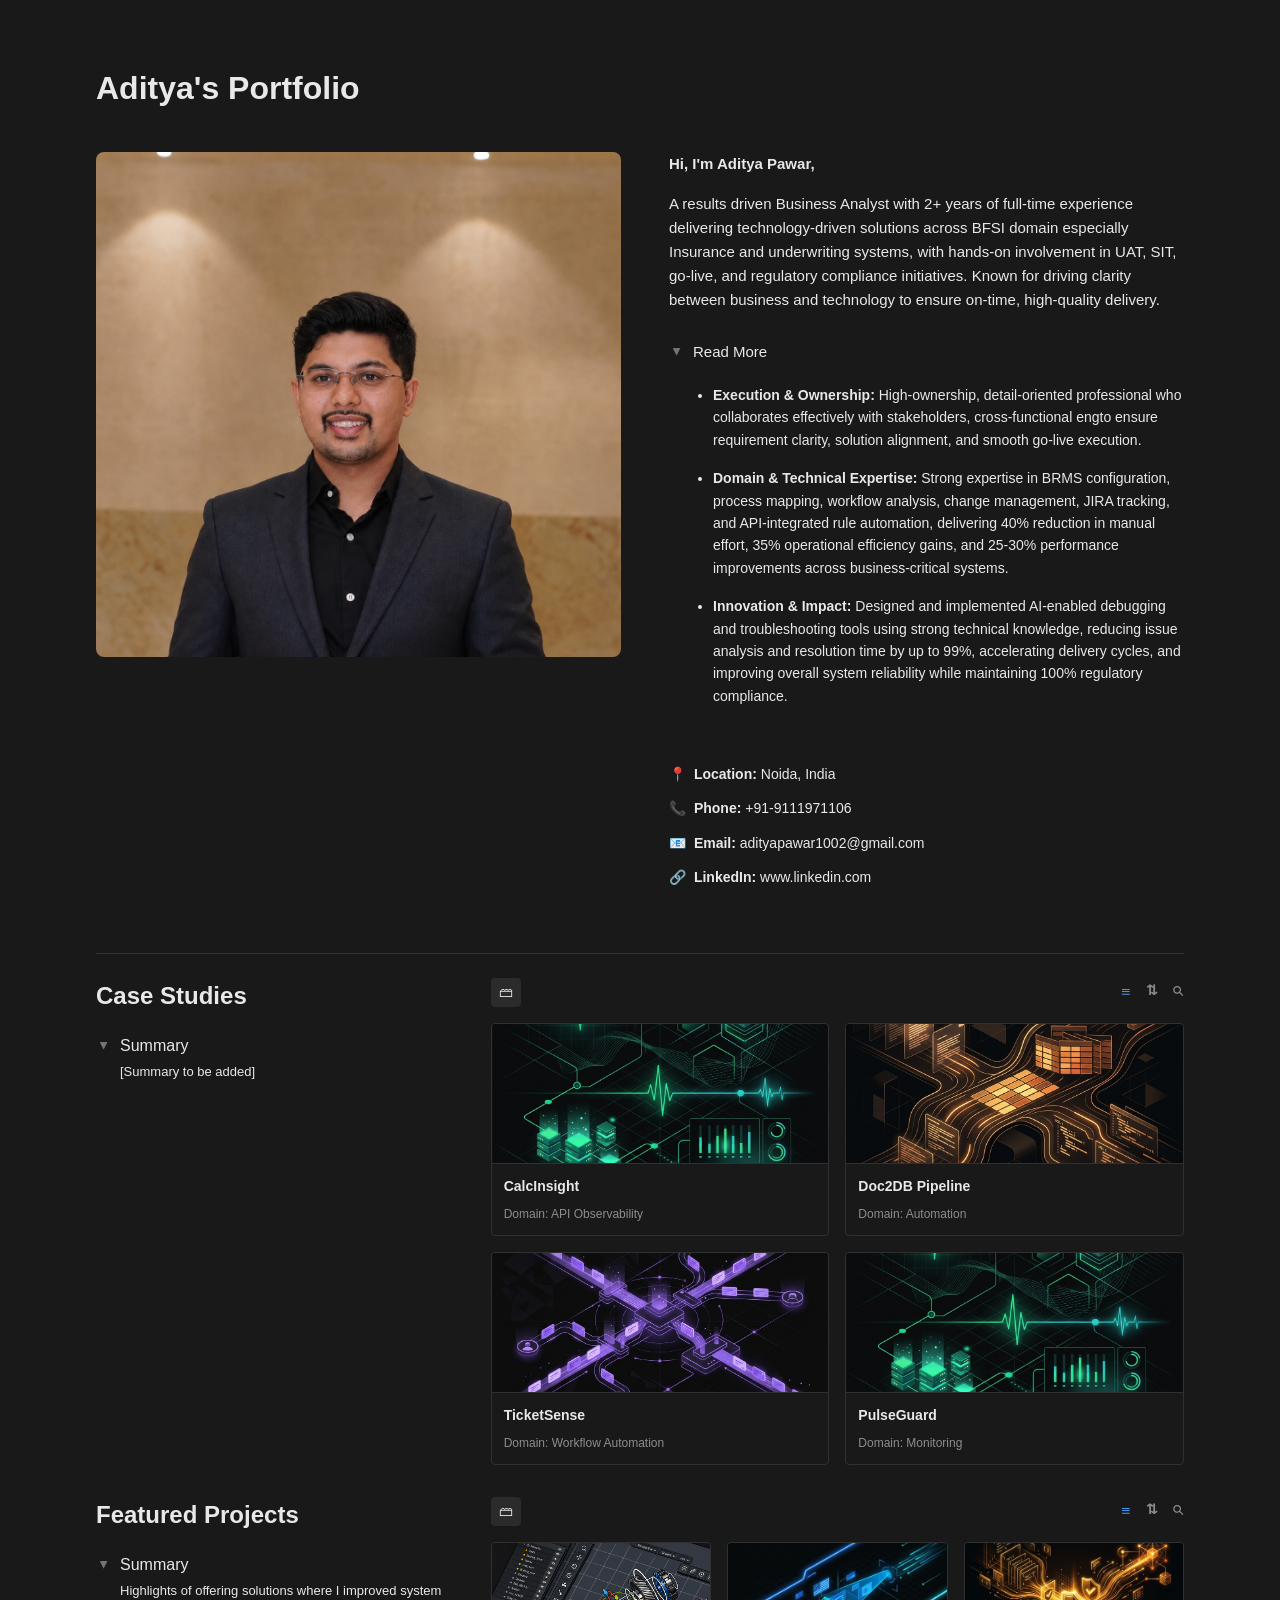
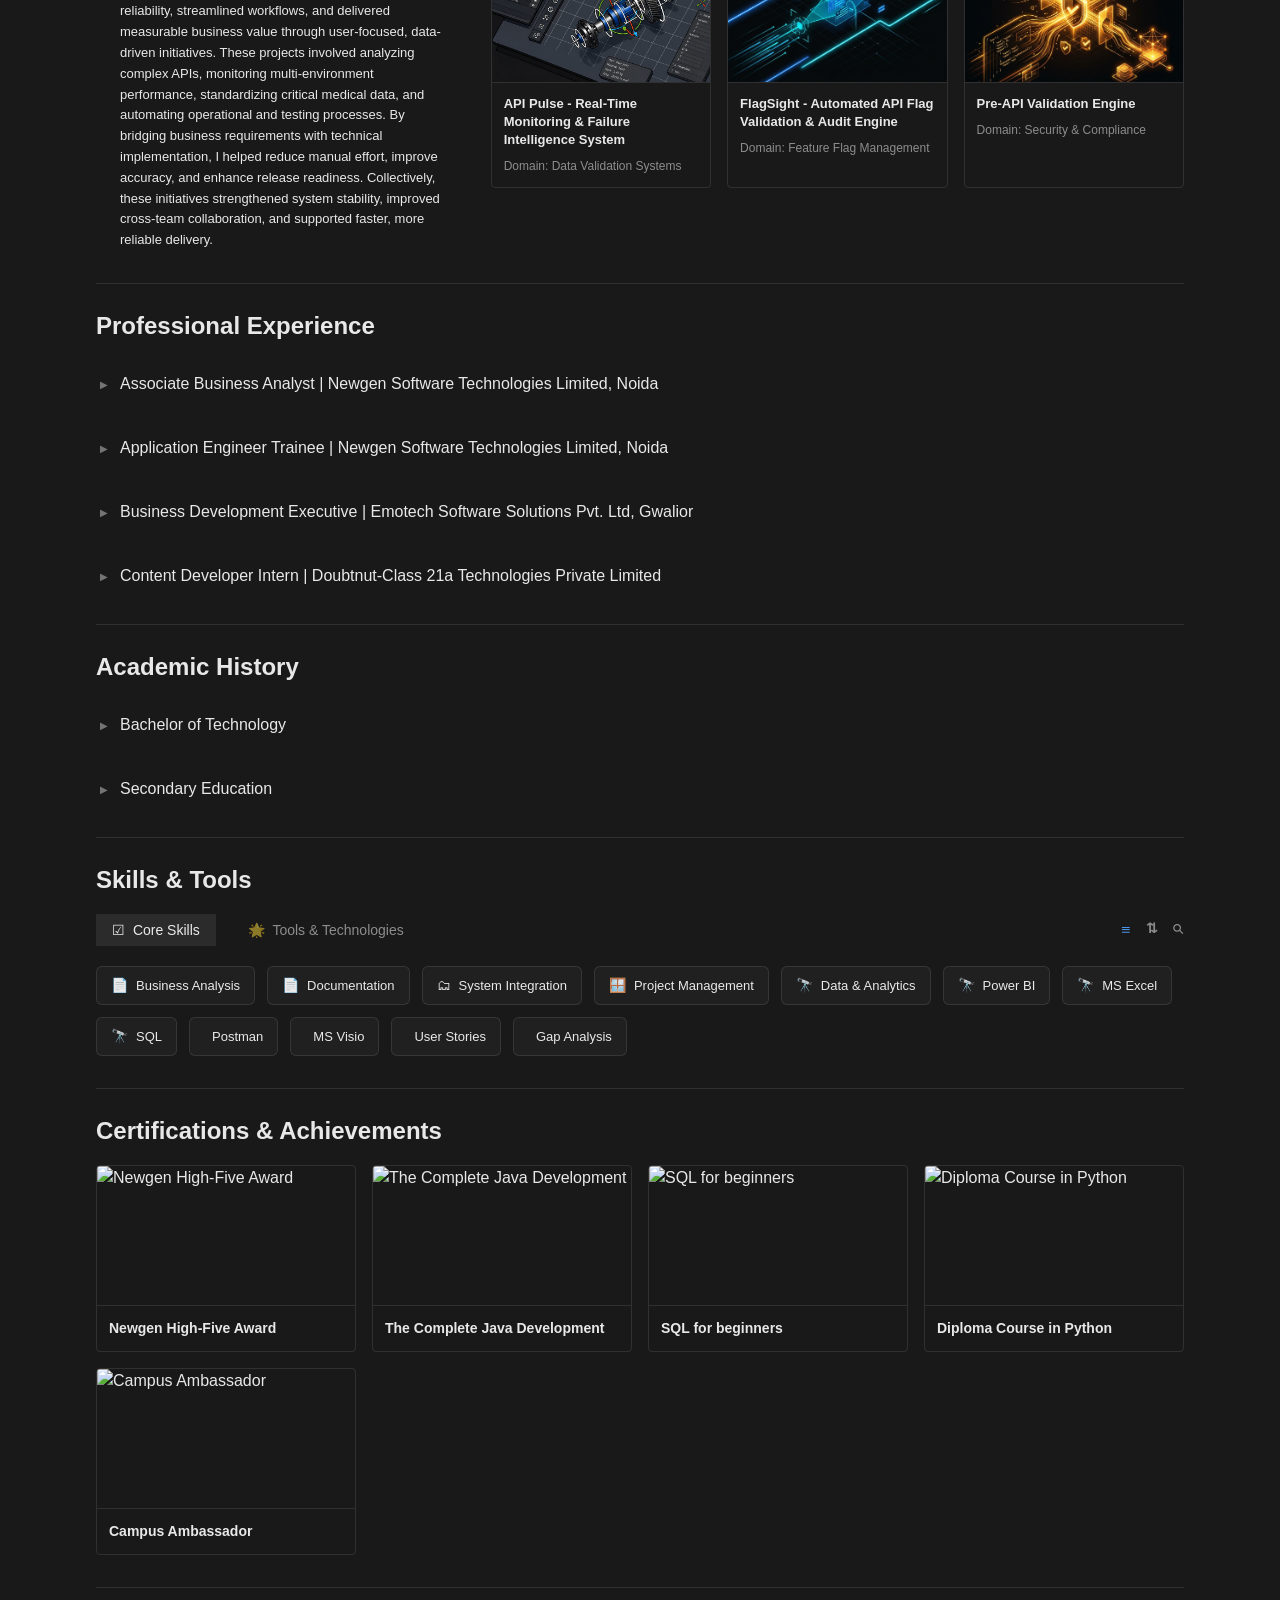
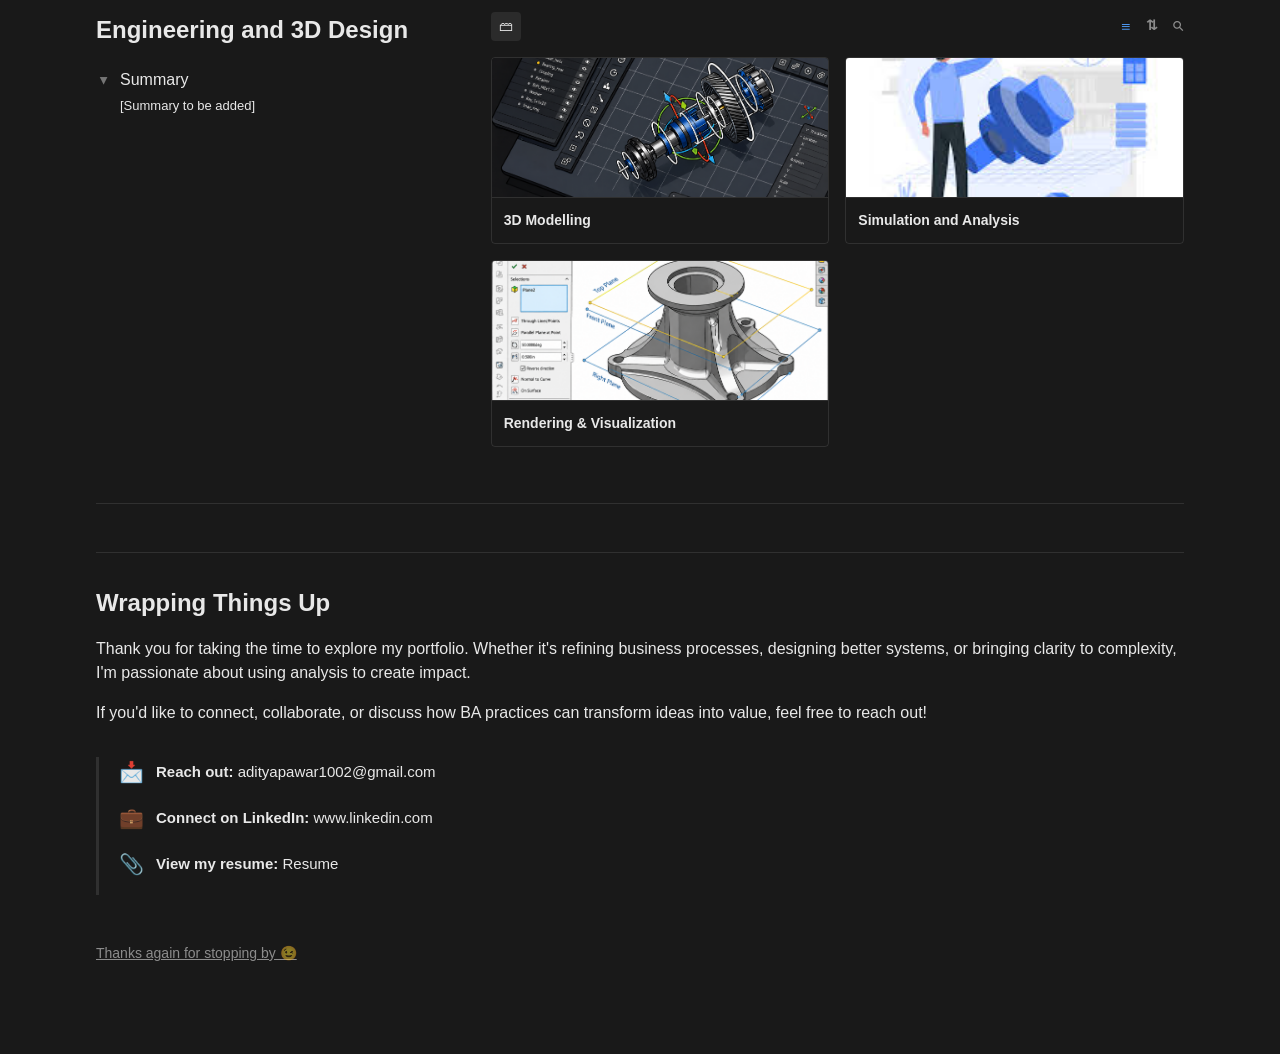
==== commit 1b57ec12: "Add files via upload" ====
--- a/index.html
+++ b/index.html
@@ -20,8 +20,7 @@
             <!-- Profile Section -->
             <header class="profile-section-new">
                 <div class="profile-left">
-                    <img src="Projects Pages/assets/ProfileImage.png" alt="Aditya Pawar"
-                        class="profile-avatar-large">
+                    <img src="Projects Pages/assets/ProfileImage.png" alt="Aditya Pawar" class="profile-avatar-large">
                 </div>
 
                 <div class="profile-right">
@@ -32,12 +31,12 @@
                         Known for driving clarity between business and technology to ensure on-time, high-quality
                         delivery.</p>
 
-                    <details class="notion-toggle">
+                    <details class="notion-toggle" open>
                         <summary>Read More</summary>
                         <div class="toggle-content">
                             <ul class="profile-bullet-list">
                                 <li><strong>Execution & Ownership:</strong> High-ownership, detail-oriented professional
-                                    who collaborates effectively with stakeholders, cross-functional teams to ensure
+                                    who collaborates effectively with stakeholders, cross-functional engto ensure
                                     requirement clarity, solution alignment, and smooth go-live execution.</li>
                                 <li><strong>Domain & Technical Expertise:</strong> Strong expertise in BRMS
                                     configuration, process mapping, workflow analysis, change management, JIRA tracking,
@@ -72,75 +71,150 @@
             <!-- Dynamic Content Area -->
             <div id="dynamic-content">
                 <!-- Case Studies -->
-                <h3 class="section-title">Case Studies</h3>
-                <div class="gallery-grid">
-                    <a href="Projects Pages/calcinsight.html" class="gallery-card">
-                        <img src="Projects Pages/assets/CalcInsight_Cover.png" alt="CalcInsight"
-                            class="gallery-card-image">
-                        <div class="gallery-card-content">
-                            <span class="gallery-card-title">CalcInsight</span>
-                            <span class="gallery-card-domain">Domain: API Observability</span>
-                        </div>
-                    </a>
-                    <a href="Projects Pages/doc2db.html" class="gallery-card">
-                        <img src="Projects Pages/assets/doc2db_Cover.png" alt="Doc2DB Pipeline"
-                            class="gallery-card-image">
-                        <div class="gallery-card-content">
-                            <span class="gallery-card-title">Doc2DB Pipeline</span>
-                            <span class="gallery-card-domain">Domain: Automation</span>
-                        </div>
-                    </a>
-                    <a href="Projects Pages/ticketsense.html" class="gallery-card">
-                        <img src="Projects Pages/assets/ticketsense_Cover.png" alt="TicketSense"
-                            class="gallery-card-image">
-                        <div class="gallery-card-content">
-                            <span class="gallery-card-title">TicketSense</span>
-                            <span class="gallery-card-domain">Domain: Workflow Automation</span>
-                        </div>
-                    </a>
-                    <a href="Projects Pages/pulseguard.html" class="gallery-card">
-                        <img src="Projects Pages/assets/pulseguard_Cover.png" alt="PulseGuard"
-                            class="gallery-card-image">
-                        <div class="gallery-card-content">
-                            <span class="gallery-card-title">PulseGuard</span>
-                            <span class="gallery-card-domain">Domain: Monitoring</span>
-                        </div>
-                    </a>
+                <div class="featured-projects-section" style="display: flex; gap: 48px; align-items: flex-start;">
+                    <!-- Left Column -->
+                    <div class="featured-left" style="flex: 1; min-width: 300px;">
+                        <h3 class="section-title">Case Studies</h3>
+                        <details class="notion-toggle" open>
+                            <summary>Summary</summary>
+                            <div class="toggle-content" style="padding-top: 0; padding-bottom: 0;">
+                                <p style="font-size: 13px; line-height: 1.6; color: var(--text-color);">
+                                    [Summary to be added]
+                                </p>
+                            </div>
+                        </details>
+                    </div>
+
+                    <!-- Right Column -->
+                    <div class="featured-right" style="flex: 2; min-width: 0;">
+                        <!-- Right column header (Notion style) -->
+                        <div class="notion-tabs-header"
+                            style="display: flex; justify-content: space-between; align-items: center; border-bottom: none; margin-bottom: 16px;">
+                            <div style="display: flex; align-items: center;">
+                                <span
+                                    style="font-size: 14px; color: var(--text-color); padding: 4px 8px; background-color: rgba(255,255,255,0.08); border-radius: 4px;">🗃</span>
+                            </div>
+                            <div class="notion-view-actions"
+                                style="display: flex; gap: 16px; color: var(--text-muted); font-size: 16px;">
+                                <span
+                                    style="cursor: pointer; color: #50a0ff; font-weight: bold; transform: scaleY(0.8); display: inline-block;">≡</span>
+                                <span style="cursor: pointer; font-size: 14px; font-weight: bold;">⇅</span>
+                                <span
+                                    style="cursor: pointer; font-size: 14px; transform: rotate(-45deg); display: inline-block;">⚲</span>
+                            </div>
+                        </div>
+
+                        <div class="gallery-grid"
+                            style="display: grid; grid-template-columns: repeat(auto-fill, minmax(215px,1r)); gap: 16px; margin-top: 0;">
+                            <a href="Projects Pages/calcinsight.html" class="gallery-card">
+                                <img src="Projects Pages/assets/CalcInsight_Cover.png" alt="CalcInsight"
+                                    class="gallery-card-image">
+                                <div class="gallery-card-content">
+                                    <span class="gallery-card-title">CalcInsight</span>
+                                    <span class="gallery-card-domain">Domain: API Observability</span>
+                                </div>
+                            </a>
+                            <a href="Projects Pages/doc2db.html" class="gallery-card">
+                                <img src="Projects Pages/assets/doc2db_Cover.png" alt="Doc2DB Pipeline"
+                                    class="gallery-card-image">
+                                <div class="gallery-card-content">
+                                    <span class="gallery-card-title">Doc2DB Pipeline</span>
+                                    <span class="gallery-card-domain">Domain: Automation</span>
+                                </div>
+                            </a>
+                            <a href="Projects Pages/ticketsense.html" class="gallery-card">
+                                <img src="Projects Pages/assets/ticketsense_Cover.png" alt="TicketSense"
+                                    class="gallery-card-image">
+                                <div class="gallery-card-content">
+                                    <span class="gallery-card-title">TicketSense</span>
+                                    <span class="gallery-card-domain">Domain: Workflow Automation</span>
+                                </div>
+                            </a>
+                            <a href="Projects Pages/pulseguard.html" class="gallery-card">
+                                <img src="Projects Pages/assets/pulseguard_Cover.png" alt="PulseGuard"
+                                    class="gallery-card-image">
+                                <div class="gallery-card-content">
+                                    <span class="gallery-card-title">PulseGuard</span>
+                                    <span class="gallery-card-domain">Domain: Monitoring</span>
+                                </div>
+                            </a>
+                        </div>
+                    </div>
                 </div>
 
                 <!-- Featured Projects -->
-                <h3 class="section-title">Featured Projects</h3>
-                <details class="notion-toggle">
-                    <summary>Summary</summary>
-                    <div class="toggle-content">
-                        <p>Focus on data validation and API integration systems.</p>
-                    </div>
-                </details>
-                <div class="gallery-grid">
-                    <a href="Projects Pages/apipulse.html" class="gallery-card">
-                        <img src="Projects Pages/assets/ApiPulse_Cover.png" alt="API Pulse"
-                            class="gallery-card-image">
-                        <div class="gallery-card-content">
-                            <span class="gallery-card-title">API Pulse</span>
-                            <span class="gallery-card-domain">Domain: Data Validation Systems</span>
-                        </div>
-                    </a>
-                    <a href="Projects Pages/flagsight.html" class="gallery-card">
-                        <img src="Projects Pages/assets/flagsight_Cover.png" alt="FlagSight"
-                            class="gallery-card-image">
-                        <div class="gallery-card-content">
-                            <span class="gallery-card-title">FlagSight</span>
-                            <span class="gallery-card-domain">Domain: Feature Flag Management</span>
-                        </div>
-                    </a>
-                    <a href="Projects Pages/preapi-validation.html" class="gallery-card">
-                        <img src="Projects Pages/assets/preapi_cover.png"
-                            alt="Pre-API Validation Engine" class="gallery-card-image">
-                        <div class="gallery-card-content">
-                            <span class="gallery-card-title">Pre-API Validation Engine</span>
-                            <span class="gallery-card-domain">Domain: Security & Compliance</span>
-                        </div>
-                    </a>
+                <div class="featured-projects-section" style="display: flex; gap: 48px; align-items: flex-start;">
+                    <!-- Left Column -->
+                    <div class="featured-left" style="flex: 1; min-width: 300px;">
+                        <h3 class="section-title">Featured Projects</h3>
+                        <details class="notion-toggle" open>
+                            <summary>Summary</summary>
+                            <div class="toggle-content" style="padding-top: 0; padding-bottom: 0;">
+                                <p style="font-size: 13px; line-height: 1.6; color: var(--text-color);">
+                                    Highlights of offering solutions where I improved system reliability, streamlined
+                                    workflows, and delivered measurable business value through user-focused, data-driven
+                                    initiatives. These projects involved analyzing complex APIs, monitoring
+                                    multi-environment performance, standardizing critical medical data, and automating
+                                    operational and testing processes. By bridging business requirements with technical
+                                    implementation, I helped reduce manual effort, improve accuracy, and enhance release
+                                    readiness. Collectively, these initiatives strengthened system stability, improved
+                                    cross-team collaboration, and supported faster, more reliable delivery.
+                                </p>
+                            </div>
+                        </details>
+                    </div>
+
+                    <!-- Right Column -->
+                    <div class="featured-right" style="flex: 2; min-width: 0;">
+                        <!-- Right column header (Notion style) -->
+                        <div class="notion-tabs-header"
+                            style="display: flex; justify-content: space-between; align-items: center; border-bottom: none; margin-bottom: 16px;">
+                            <div style="display: flex; align-items: center;">
+                                <span
+                                    style="font-size: 14px; color: var(--text-color); padding: 4px 8px; background-color: rgba(255,255,255,0.08); border-radius: 4px;">🗃</span>
+                            </div>
+                            <div class="notion-view-actions"
+                                style="display: flex; gap: 16px; color: var(--text-muted); font-size: 16px;">
+                                <span
+                                    style="cursor: pointer; color: #50a0ff; font-weight: bold; transform: scaleY(0.8); display: inline-block;">≡</span>
+                                <span style="cursor: pointer; font-size: 14px; font-weight: bold;">⇅</span>
+                                <span
+                                    style="cursor: pointer; font-size: 14px; transform: rotate(-45deg); display: inline-block;">⚲</span>
+                            </div>
+                        </div>
+
+                        <div class="gallery-grid"
+                            style="display: grid; grid-template-columns: repeat(3, 1fr); gap: 16px; margin-top: 0;">
+                            <a href="Projects Pages/apipulse.html" class="gallery-card">
+                                <img src="Projects Pages/assets/ApiPulse_Cover.png" alt="API Pulse"
+                                    class="gallery-card-image">
+                                <div class="gallery-card-content">
+                                    <span class="gallery-card-title" style="font-size: 13px; line-height: 1.4;">API
+                                        Pulse - Real-Time Monitoring & Failure Intelligence System</span>
+                                    <span class="gallery-card-domain">Domain: Data Validation Systems</span>
+                                </div>
+                            </a>
+                            <a href="Projects Pages/flagsight.html" class="gallery-card">
+                                <img src="Projects Pages/assets/flagsight_Cover.png" alt="FlagSight"
+                                    class="gallery-card-image">
+                                <div class="gallery-card-content">
+                                    <span class="gallery-card-title"
+                                        style="font-size: 13px; line-height: 1.4;">FlagSight - Automated API Flag
+                                        Validation & Audit Engine</span>
+                                    <span class="gallery-card-domain">Domain: Feature Flag Management</span>
+                                </div>
+                            </a>
+                            <a href="Projects Pages/preapi-validation.html" class="gallery-card">
+                                <img src="Projects Pages/assets/preapi_cover.png" alt="Pre-API Validation Engine"
+                                    class="gallery-card-image">
+                                <div class="gallery-card-content">
+                                    <span class="gallery-card-title" style="font-size: 13px; line-height: 1.4;">Pre-API
+                                        Validation Engine</span>
+                                    <span class="gallery-card-domain">Domain: Security & Compliance</span>
+                                </div>
+                            </a>
+                        </div>
+                    </div>
                 </div>
 
                 <hr class="notion-divider">
@@ -148,71 +222,67 @@
                 <!-- Professional Experience -->
                 <h3 class="section-title">Professional Experience</h3>
 
-                <details class="notion-toggle">
-                    <summary>Associate Business Analyst | Newgen Software Technologies Limited, Noida</summary>
-                    <div class="toggle-content">
-                        <p><strong>July 2024 - Present</strong></p>
-                        <ul>
-                            <li>Focus on requirements gathering, technical specs for low-code platforms, and UAT
-                                support.</li>
-                        </ul>
-                    </div>
-                </details>
-
-                <details class="notion-toggle">
-                    <summary>Application Engineer Trainee | Newgen Software Technologies Limited, Noida</summary>
-                    <div class="toggle-content">
-                        <p><strong>Jan 2024 - July 2024</strong></p>
-                        <ul>
-                            <li>SDLC exposure, low-code application configuration, and technical workshops.</li>
-                        </ul>
-                    </div>
-                </details>
-
-                <details class="notion-toggle">
-                    <summary>Business Development Executive | Emotech Software Solutions, Gwalior</summary>
-                    <div class="toggle-content">
-                        <p><strong>Jan 2023 - Jan 2024, Part-time</strong></p>
-                        <ul>
-                            <li>Market research, lead generation, and client relationship management.</li>
-                        </ul>
-                    </div>
-                </details>
-
-                <details class="notion-toggle">
-                    <summary>Content Developer Intern | Doubtnut Class 21a Technologies</summary>
-                    <div class="toggle-content">
-                        <ul>
-                            <li>Educational content creation and quality assurance.</li>
-                        </ul>
-                    </div>
-                </details>
+                <div class="experience-list" style="display: flex; flex-direction: column; gap: 16px;">
+                    <details class="notion-toggle">
+                        <summary>Associate Business Analyst | Newgen Software Technologies Limited, Noida</summary>
+                        <div class="toggle-content" style="padding-top: 0; padding-bottom: 0;">
+                            <p style="font-style: italic; font-size: 13px; color: var(--text-color);">July 2024 -
+                                Present</p>
+                        </div>
+                    </details>
+
+                    <details class="notion-toggle">
+                        <summary>Application Engineer Trainee | Newgen Software Technologies Limited, Noida</summary>
+                        <div class="toggle-content" style="padding-top: 0; padding-bottom: 0;">
+                            <p style="font-style: italic; font-size: 13px; color: var(--text-color);">January 2024 -
+                                July 2024</p>
+                        </div>
+                    </details>
+
+                    <details class="notion-toggle">
+                        <summary>Business Development Executive | Emotech Software Solutions Pvt. Ltd, Gwalior</summary>
+                        <div class="toggle-content" style="padding-top: 0; padding-bottom: 0;">
+                            <p style="font-style: italic; font-size: 13px; color: var(--text-color);">January 2023 -
+                                January 2024 (Part Time)</p>
+                        </div>
+                    </details>
+
+                    <details class="notion-toggle">
+                        <summary>Content Developer Intern | Doubtnut-Class 21a Technologies Private Limited</summary>
+                        <div class="toggle-content" style="padding-top: 0; padding-bottom: 0;">
+                            <p style="font-style: italic; font-size: 13px; color: var(--text-color);">August 2021 -
+                                October 2021</p>
+                        </div>
+                    </details>
+                </div>
 
                 <hr class="notion-divider">
 
                 <!-- Academic History -->
                 <h3 class="section-title">Academic History</h3>
 
-                <details class="notion-toggle">
-                    <summary>Bachelor of Technology</summary>
-                    <div class="toggle-content">
-                        <ul>
-                            <li>Automobile Engineering | Madhav Institute of Technology and Science (MITS), Gwalior</li>
-                            <li>CGPA: 7.6/10 | 2020 - 2024</li>
-                        </ul>
-                    </div>
-                </details>
-
-                <details class="notion-toggle">
-                    <summary>Secondary Education</summary>
-                    <div class="toggle-content">
-                        <ul>
-                            <li>St. Joseph’s Senior Secondary School, Pipariya</li>
-                            <li>Class XII (PCM): 80% (2020)</li>
-                            <li>Class X: 80% (2018)</li>
-                        </ul>
-                    </div>
-                </details>
+                <div class="experience-list" style="display: flex; flex-direction: column; gap: 16px;">
+                    <details class="notion-toggle">
+                        <summary>Bachelor of Technology</summary>
+                        <div class="toggle-content" style="padding-top: 0; padding-bottom: 0;">
+                            <p style="font-size: 14px; color: var(--text-color); margin-bottom: 12px;">Automobile
+                                Engineering | Madhav Institute of Technology and Science, Gwalior</p>
+                            <p style="font-size: 14px; color: var(--text-color);">CGPA: 7.6/10 | July 2020 - July 2024
+                            </p>
+                        </div>
+                    </details>
+
+                    <details class="notion-toggle">
+                        <summary>Secondary Education</summary>
+                        <div class="toggle-content" style="padding-top: 0; padding-bottom: 0;">
+                            <p style="font-size: 14px; color: var(--text-color); margin-bottom: 12px;">St. Joseph's
+                                Senior Secondary School, Pipariya, M.P.</p>
+                            <p style="font-size: 14px; color: var(--text-color); margin-bottom: 12px;">Class XII (PCM),
+                                CBSE | 2020 | 80%</p>
+                            <p style="font-size: 14px; color: var(--text-color);">Class X, CBSE | 2018 | 80%</p>
+                        </div>
+                    </details>
+                </div>
 
                 <hr class="notion-divider">
 
@@ -220,35 +290,52 @@
                 <h3 class="section-title">Skills & Tools</h3>
 
                 <div class="tabs-container">
-                    <div class="tabs-header">
-                        <button class="tab-btn active" data-tab="core-skills">Core Skills</button>
-                        <button class="tab-btn" data-tab="tools-tech">Tools & Technologies</button>
+                    <div class="tabs-header notion-tabs-header"
+                        style="display: flex; justify-content: space-between; align-items: center; border-bottom: none; margin-bottom: 20px;">
+                        <div style="display: flex; gap: 16px;">
+                            <button class="tab-btn active notion-tab-btn" data-tab="core-skills"><span
+                                    style="font-size: 14px; margin-right: 4px;">☑</span> Core Skills</button>
+                            <button class="tab-btn notion-tab-btn" data-tab="tools-tech"><span
+                                    style="font-size: 14px; margin-right: 4px;">🌟</span> Tools & Technologies</button>
+                        </div>
+                        <div class="notion-view-actions"
+                            style="display: flex; gap: 16px; color: var(--text-muted); font-size: 16px;">
+                            <span
+                                style="cursor: pointer; color: #50a0ff; font-weight: bold; transform: scaleY(0.8); display: inline-block;">≡</span>
+                            <span style="cursor: pointer; font-size: 14px; font-weight: bold;">⇅</span>
+                            <span
+                                style="cursor: pointer; font-size: 14px; transform: rotate(-45deg); display: inline-block;">⚲</span>
+                        </div>
                     </div>
 
                     <div class="tab-content active" id="core-skills">
-                        <ul class="skills-list">
-                            <li>Business Analysis</li>
-                            <li>Documentation</li>
-                            <li>System Integration</li>
-                            <li>Project Management</li>
-                            <li>Data & Analytics</li>
-                            <li>Power BI</li>
-                            <li>MS Excel</li>
-                            <li>SQL</li>
-                            <li>Postman</li>
-                            <li>MS Visio</li>
-                            <li>User Stories</li>
-                            <li>Gap Analysis</li>
-                        </ul>
+                        <div class="skills-grid">
+                            <div class="skill-badge"><span class="skill-icon">📄</span> Business Analysis</div>
+                            <div class="skill-badge"><span class="skill-icon">📄</span> Documentation</div>
+                            <div class="skill-badge"><span class="skill-icon">🗂</span> System Integration</div>
+                            <div class="skill-badge"><span class="skill-icon">🪟</span> Project Management</div>
+                            <div class="skill-badge"><span class="skill-icon">🔭</span> Data & Analytics</div>
+                            <div class="skill-badge"><span class="skill-icon">🔭</span> Power BI</div>
+                            <div class="skill-badge"><span class="skill-icon">🔭</span> MS Excel</div>
+                            <div class="skill-badge"><span class="skill-icon">🔭</span> SQL</div>
+                            <div class="skill-badge"><span class="skill-icon"
+                                    style="opacity: 0; width: 0; margin: 0;"></span>Postman</div>
+                            <div class="skill-badge"><span class="skill-icon"
+                                    style="opacity: 0; width: 0; margin: 0;"></span>MS Visio</div>
+                            <div class="skill-badge"><span class="skill-icon"
+                                    style="opacity: 0; width: 0; margin: 0;"></span>User Stories</div>
+                            <div class="skill-badge"><span class="skill-icon"
+                                    style="opacity: 0; width: 0; margin: 0;"></span>Gap Analysis</div>
+                        </div>
                     </div>
 
                     <div class="tab-content" id="tools-tech">
-                        <ul class="skills-list">
-                            <li>JIRA</li>
-                            <li>Notion</li>
-                            <li>Lucidchart</li>
-                            <li>Salesforce Platform</li>
-                        </ul>
+                        <div class="skills-grid">
+                            <div class="skill-badge"><span class="skill-icon">☂</span> JIRA</div>
+                            <div class="skill-badge"><span class="skill-icon">📓</span> Notion</div>
+                            <div class="skill-badge"><span class="skill-icon">✏</span> Lucidchart</div>
+                            <div class="skill-badge"><span class="skill-icon">🌐</span> Salesforce Platform</div>
+                        </div>
                     </div>
                 </div>
 
@@ -257,22 +344,22 @@
                 <!-- Certifications & Achievements -->
                 <h3 class="section-title">Certifications & Achievements</h3>
                 <div class="gallery-grid">
-                    <a href="#" class="gallery-card">
-                        <img src="https://via.placeholder.com/400x200/222222/555555?text=Newgen+Award"
+                    <a href="Certificates/NewgenHighFive.jpg" target="_blank" class="gallery-card">
+                        <img src="Certificates/NewgenHighFive_Cover.jpg"
                             alt="Newgen High-Five Award" class="gallery-card-image">
                         <div class="gallery-card-content">
                             <span class="gallery-card-title">Newgen High-Five Award</span>
                         </div>
                     </a>
                     <a href="Certificates/java udemy.pdf" target="_blank" class="gallery-card">
-                        <img src="https://via.placeholder.com/400x200/222222/555555?text=Java"
+                        <img src="Certificates/java udemy_Cover.jpg"
                             alt="The Complete Java Development" class="gallery-card-image">
                         <div class="gallery-card-content">
                             <span class="gallery-card-title">The Complete Java Development</span>
                         </div>
                     </a>
                     <a href="Certificates/Sql udem.pdf" target="_blank" class="gallery-card">
-                        <img src="https://via.placeholder.com/400x200/222222/555555?text=SQL" alt="SQL for beginners"
+                        <img src="Certificates/Sql udem_Cover.jpg" alt="SQL for beginners"
                             class="gallery-card-image">
                         <div class="gallery-card-content">
                             <span class="gallery-card-title">SQL for beginners</span>
@@ -285,7 +372,7 @@
                         </div>
                     </a>
                     <a href="Certificates/Shankhnaad CAP.pdf" target="_blank" class="gallery-card">
-                        <img src="https://via.placeholder.com/400x200/222222/555555?text=Ambassador"
+                        <img src="Certificates/Shankhnaad CAP_Cover.jpg"
                             alt="Campus Ambassador" class="gallery-card-image">
                         <div class="gallery-card-content">
                             <span class="gallery-card-title">Campus Ambassador</span>
@@ -296,28 +383,64 @@
                 <hr class="notion-divider">
 
                 <!-- Engineering and 3D Design -->
-                <h3 class="section-title">Engineering and 3D Design</h3>
-                <div class="gallery-grid">
-                    <a href="Projects Pages/3d-modelling.html" class="gallery-card">
-                        <img src="Projects Pages/assets/Modelling.png" alt="3D Modelling" class="gallery-card-image">
-                        <div class="gallery-card-content">
-                            <span class="gallery-card-title">3D Modelling</span>
-                        </div>
-                    </a>
-                    <a href="Projects Pages/simulation.html" class="gallery-card">
-                        <img src="Projects Pages/assets/Simulation.jfif" alt="Simulation and Analysis"
-                            class="gallery-card-image">
-                        <div class="gallery-card-content">
-                            <span class="gallery-card-title">Simulation and Analysis</span>
-                        </div>
-                    </a>
-                    <a href="Projects Pages/rendering.html" class="gallery-card">
-                        <img src="Projects Pages/assets/Rendering.png" alt="Rendering & Visualization"
-                            class="gallery-card-image">
-                        <div class="gallery-card-content">
-                            <span class="gallery-card-title">Rendering & Visualization</span>
-                        </div>
-                    </a>
+                <div class="featured-projects-section" style="display: flex; gap: 48px; align-items: flex-start;">
+                    <!-- Left Column -->
+                    <div class="featured-left" style="flex: 1; min-width: 300px;">
+                        <h3 class="section-title">Engineering and 3D Design</h3>
+                        <details class="notion-toggle" open>
+                            <summary>Summary</summary>
+                            <div class="toggle-content" style="padding-top: 0; padding-bottom: 0;">
+                                <p style="font-size: 13px; line-height: 1.6; color: var(--text-color);">
+                                    [Summary to be added]
+                                </p>
+                            </div>
+                        </details>
+                    </div>
+
+                    <!-- Right Column -->
+                    <div class="featured-right" style="flex: 2; min-width: 0;">
+                        <!-- Right column header (Notion style) -->
+                        <div class="notion-tabs-header"
+                            style="display: flex; justify-content: space-between; align-items: center; border-bottom: none; margin-bottom: 16px;">
+                            <div style="display: flex; align-items: center;">
+                                <span
+                                    style="font-size: 14px; color: var(--text-color); padding: 4px 8px; background-color: rgba(255,255,255,0.08); border-radius: 4px;">🗃</span>
+                            </div>
+                            <div class="notion-view-actions"
+                                style="display: flex; gap: 16px; color: var(--text-muted); font-size: 16px;">
+                                <span
+                                    style="cursor: pointer; color: #50a0ff; font-weight: bold; transform: scaleY(0.8); display: inline-block;">≡</span>
+                                <span style="cursor: pointer; font-size: 14px; font-weight: bold;">⇅</span>
+                                <span
+                                    style="cursor: pointer; font-size: 14px; transform: rotate(-45deg); display: inline-block;">⚲</span>
+                            </div>
+                        </div>
+
+                        <div class="gallery-grid"
+                            style="display: grid; grid-template-columns: repeat(auto-fill, minmax(300px, 1fr)); gap: 16px; margin-top: 0;">
+                            <a href="Projects Pages/3d-modelling.html" class="gallery-card">
+                                <img src="Projects Pages/assets/Modelling.png" alt="3D Modelling"
+                                    class="gallery-card-image">
+                                <div class="gallery-card-content">
+                                    <span class="gallery-card-title">3D Modelling</span>
+                                </div>
+                            </a>
+                            <a href="Projects Pages/simulation.html" class="gallery-card">
+                                <img src="Projects Pages/assets/Simulation.jfif" alt="Simulation and Analysis"
+                                    class="gallery-card-image">
+                                <div class="gallery-card-content">
+                                    <span class="gallery-card-title">Simulation and Analysis</span>
+                                </div>
+                            </a>
+                            <a href="Projects Pages/rendering.html" class="gallery-card">
+                                <img src="Projects Pages/assets/Rendering.png" alt="Rendering & Visualization"
+                                    class="gallery-card-image">
+                                <div class="gallery-card-content">
+                                    <span class="gallery-card-title">Rendering & Visualization</span>
+                                </div>
+                            </a>
+                        </div>
+                    </div>
                 </div>
 
                 <hr class="notion-divider">
@@ -346,8 +469,8 @@
                         <div class="footer-link-block">
                             <span class="footer-icon">📎</span>
                             <span><strong>View my resume:</strong> <a
-                                    href="https://www.notion.so/Aditya-s-Portfolio-2cfcf2e33abf80edb74ddb4e4318f158?pvs=21"
-                                    target="_blank">Aditya's Portfolio</a></span>
+                                    href="https://drive.google.com/drive/folders/1LVRGQH895Tv9kURvZ2pmlfb_qJI8-uvn?usp=sharing"
+                                    target="_blank">Resume<span>
                         </div>
                     </div>
 
--- a/styles.css
+++ b/styles.css
@@ -63,8 +63,8 @@
 }
 
 .profile-avatar-large {
-    width: 280px;
-    height: 320px;
+    width: 525px;
+    height: 505px;
     object-fit: cover;
     border-radius: 8px;
     display: block;
@@ -97,6 +97,8 @@
 }
 
 .new-contact {
+    display: flex;
+    flex-direction: column;
     margin-top: 24px;
     gap: 12px;
 }
@@ -109,6 +111,7 @@
 .new-contact .contact-item a {
     text-decoration: none;
 }
+
 .new-contact .contact-item a:hover {
     text-decoration: underline;
 }
@@ -139,7 +142,8 @@
     align-items: center;
     cursor: pointer;
     font-weight: 500;
-    list-style: none; /* Hide default arrow */
+    list-style: none;
+    /* Hide default arrow */
     padding: 4px 0;
     transition: background 0.1s ease;
     border-radius: 4px;
@@ -292,8 +296,7 @@
     display: block;
 }
 
-.skills-list {
-}
+
 
 /* Footer */
 .portfolio-footer {
@@ -341,3 +344,47 @@
     color: var(--text-muted);
     text-align: center;
 }
+
+/* Notion-like Tabs and Badges */
+.notion-tab-btn.active {
+    background-color: rgba(255, 255, 255, 0.08);
+    color: var(--text-color);
+}
+
+.notion-tab-btn.active::after {
+    display: none;
+}
+
+.notion-tab-btn:hover {
+    background-color: rgba(255, 255, 255, 0.05);
+}
+
+.skills-grid {
+    display: flex;
+    flex-wrap: wrap;
+    gap: 12px;
+}
+
+.skill-badge {
+    display: flex;
+    align-items: center;
+    gap: 8px;
+    padding: 8px 14px;
+    background-color: rgba(255, 255, 255, 0.03);
+    border: 1px solid rgba(255, 255, 255, 0.1);
+    border-radius: 6px;
+    font-size: 13px;
+    font-weight: 500;
+    cursor: pointer;
+    transition: background-color 0.2s ease, border-color 0.2s ease;
+    color: var(--text-color);
+}
+
+.skill-badge:hover {
+    background-color: rgba(255, 255, 255, 0.08);
+    border-color: rgba(255, 255, 255, 0.2);
+}
+
+.skill-icon {
+    font-size: 14px;
+}
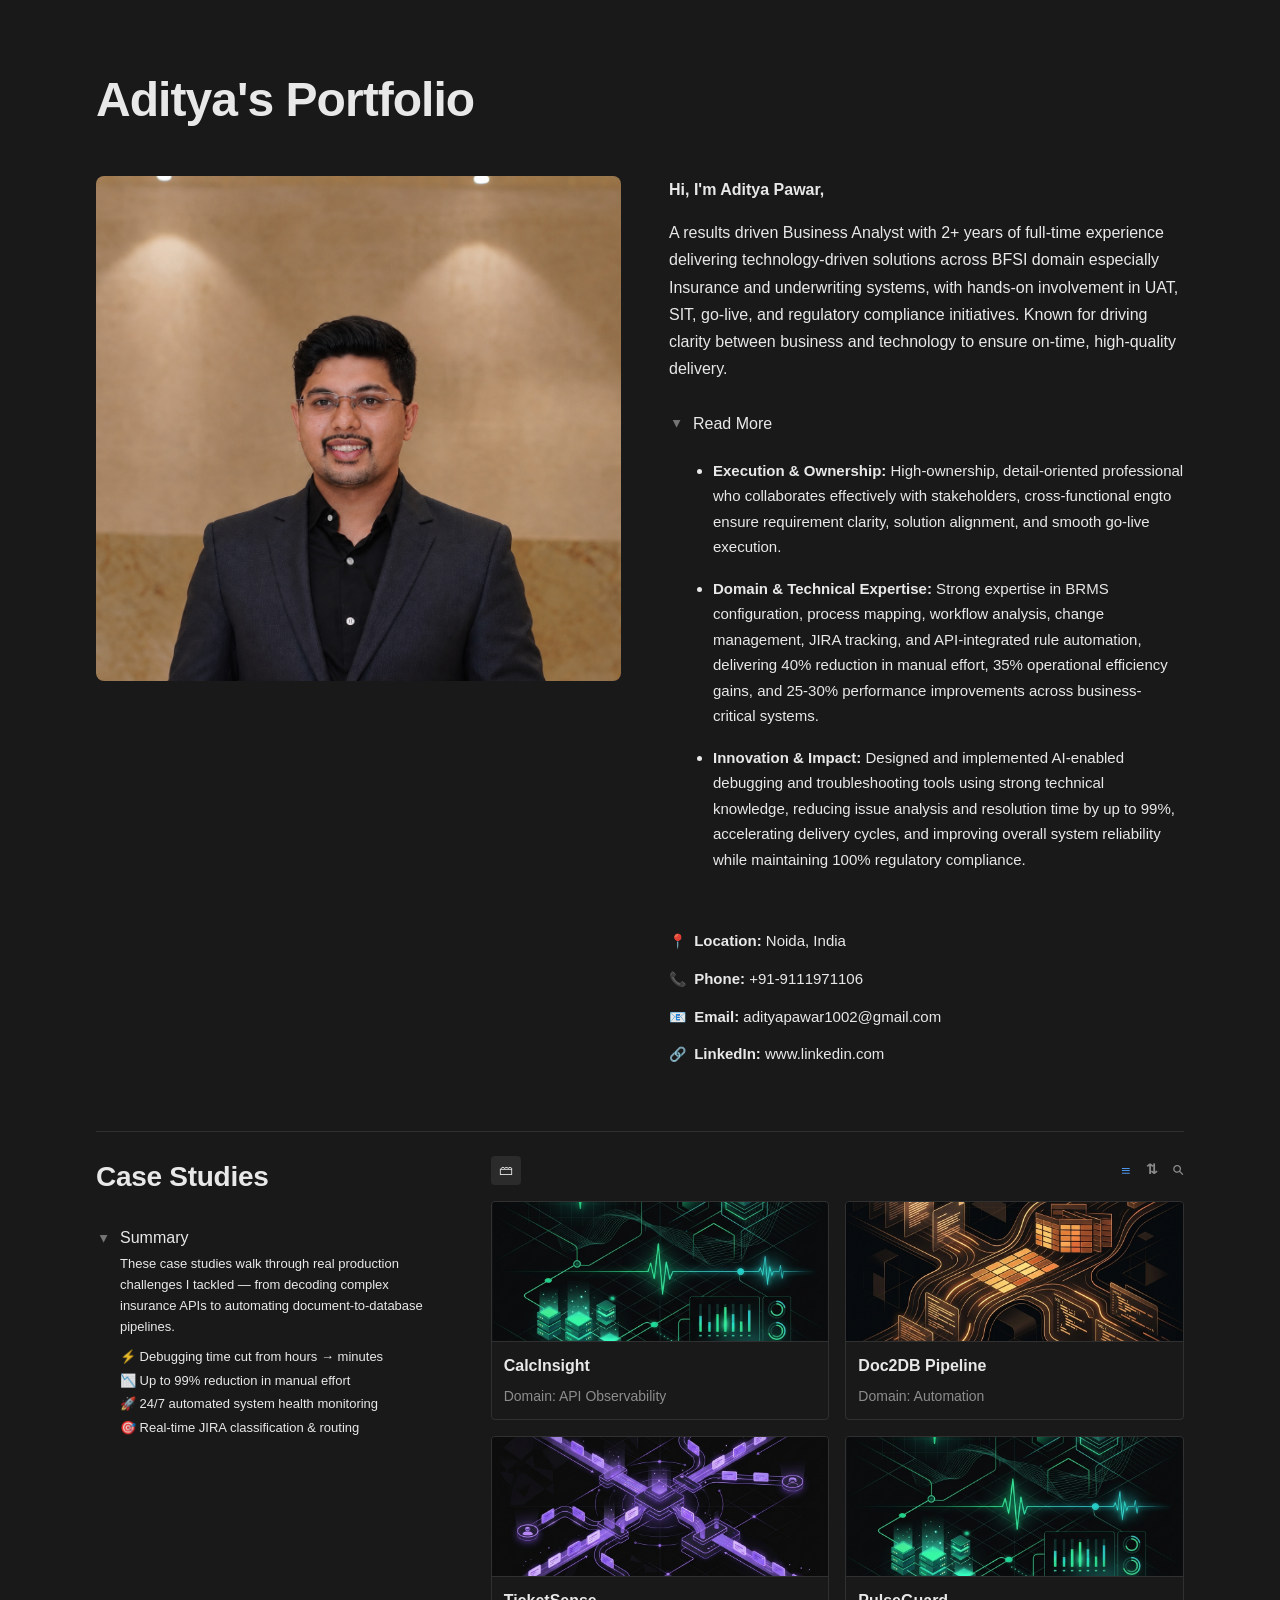
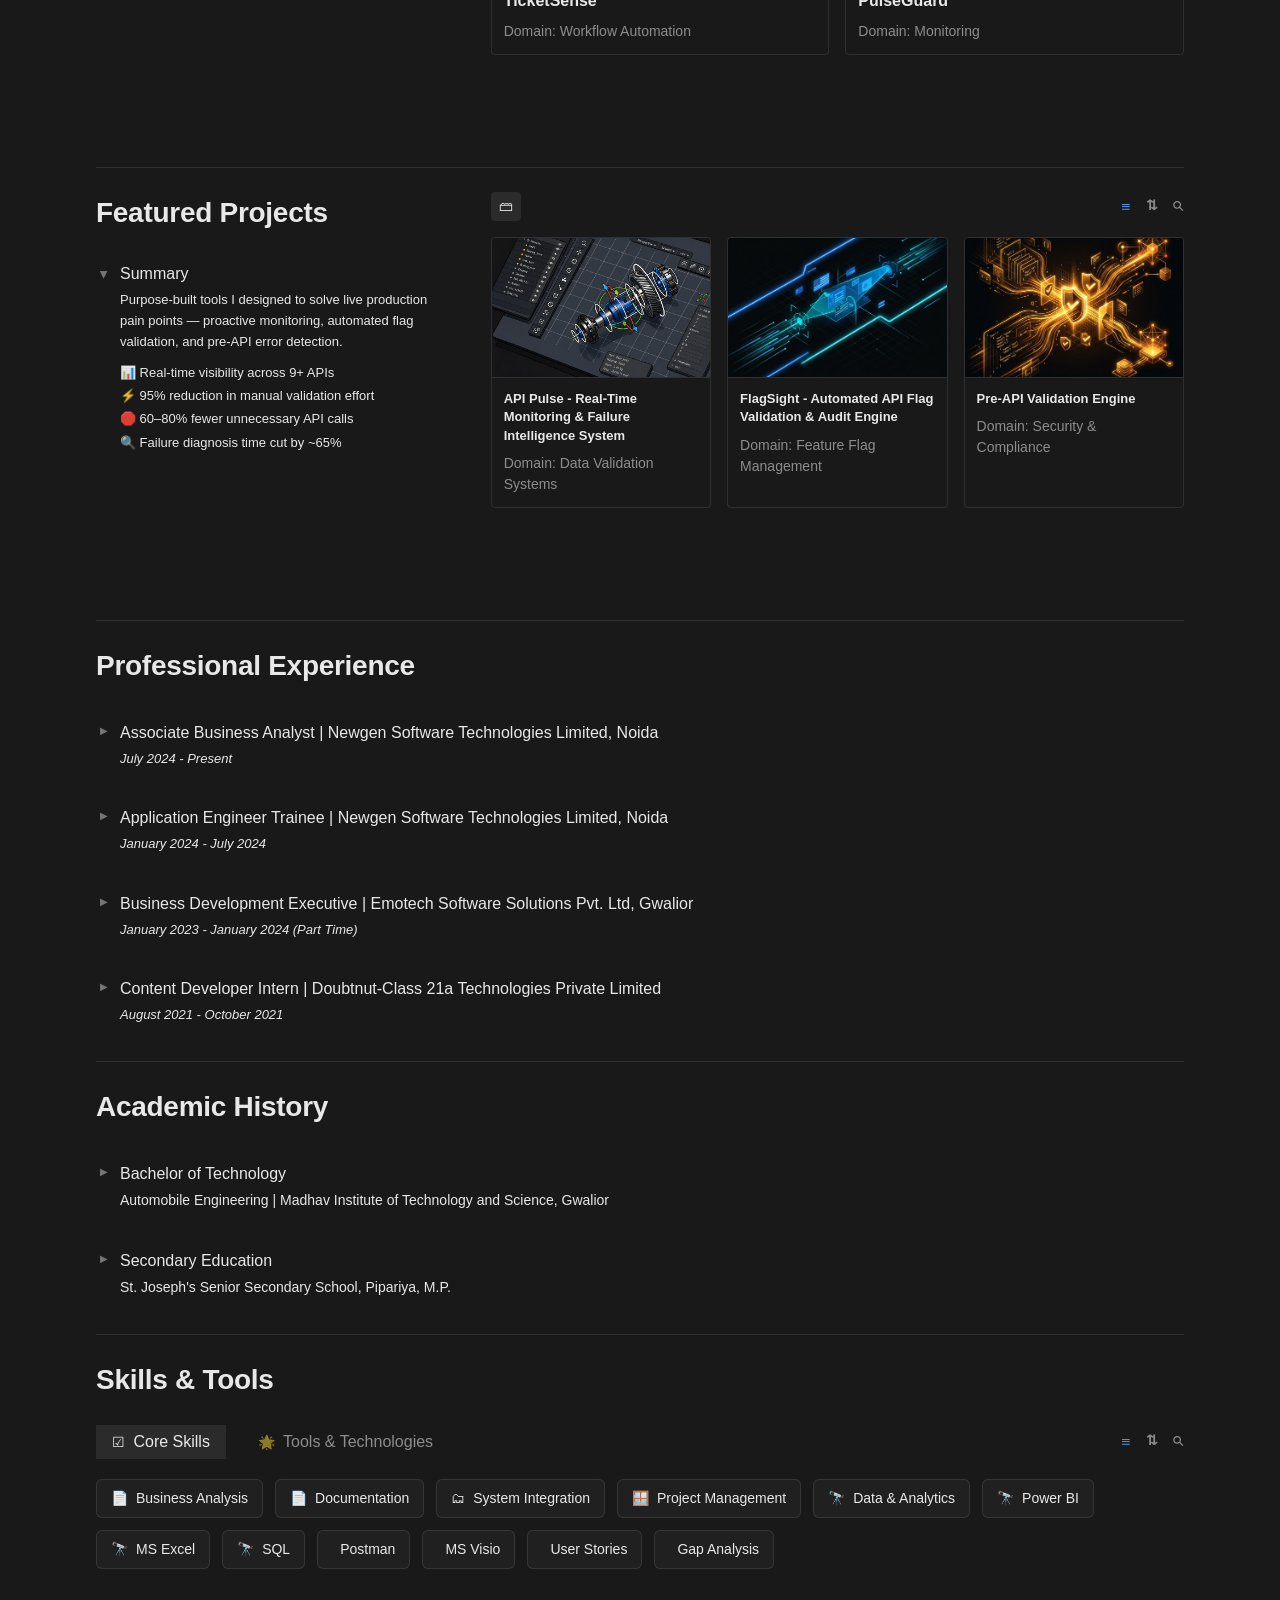
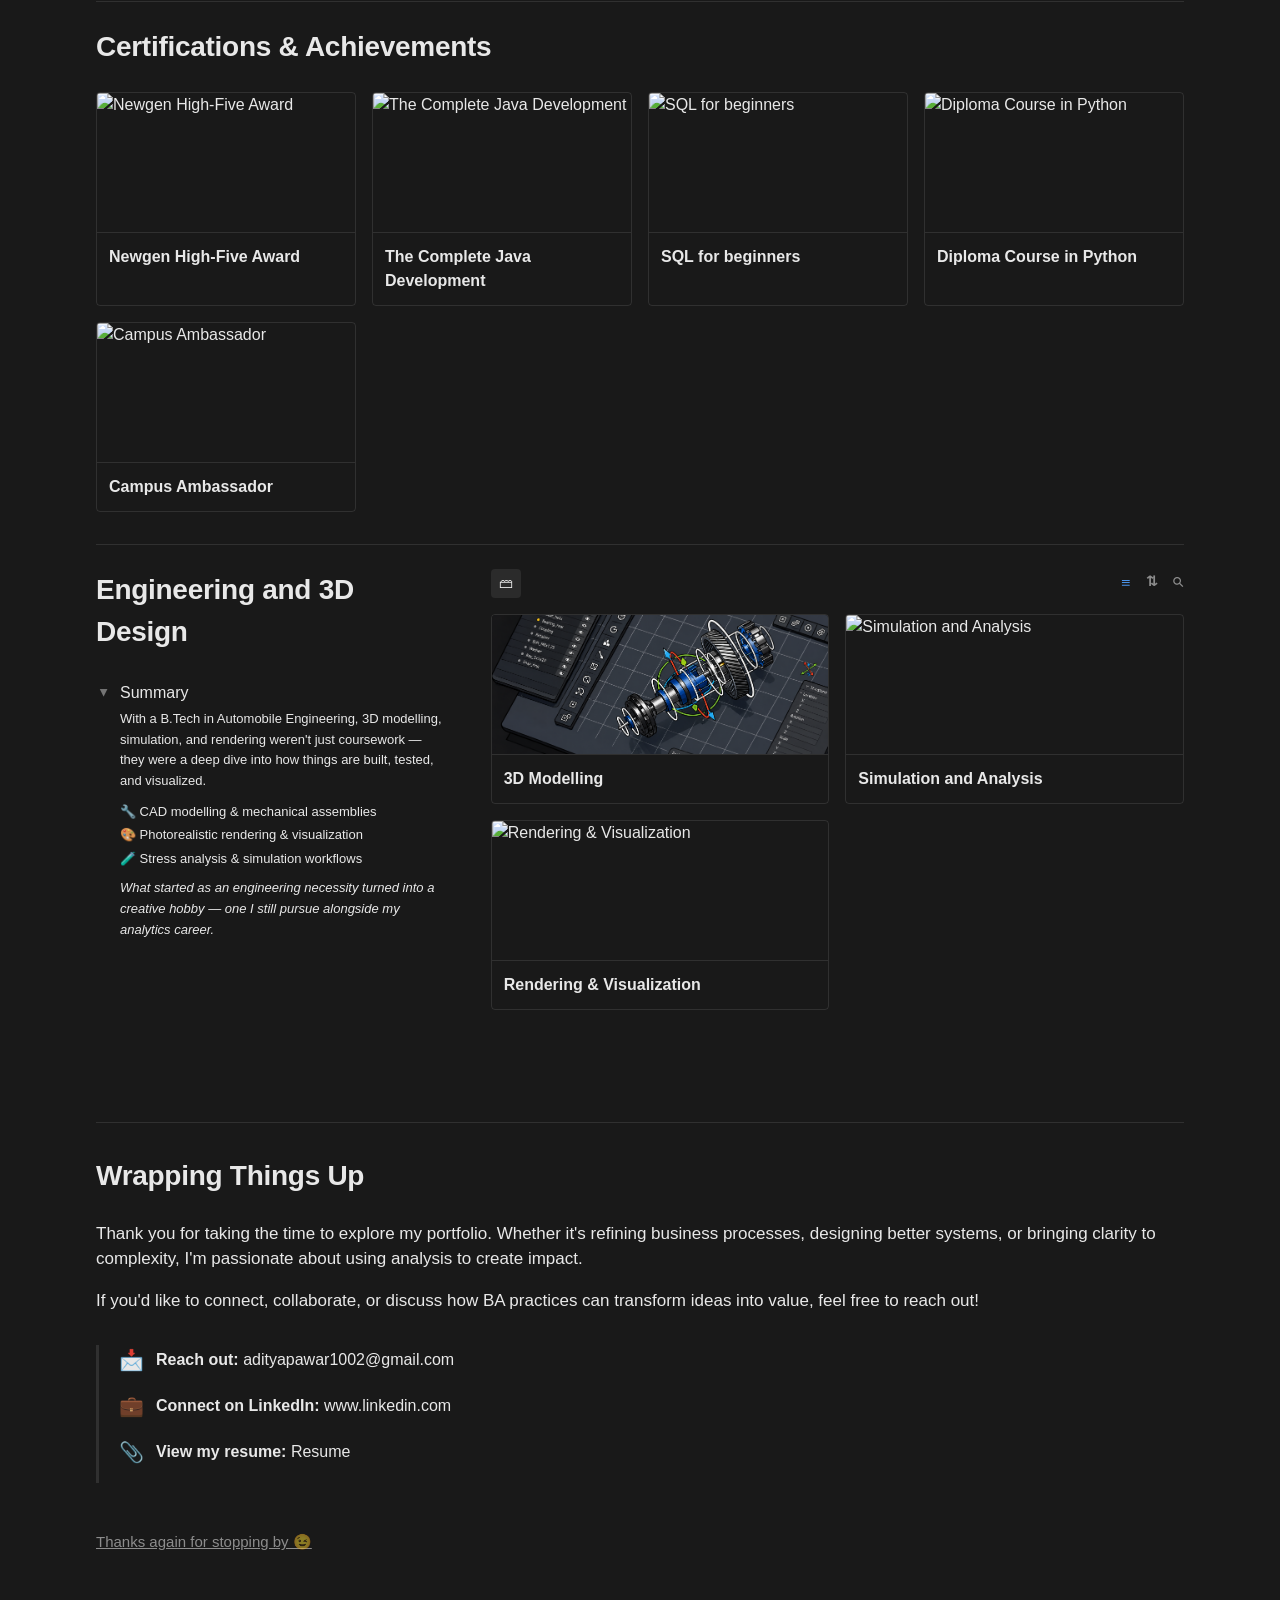
==== commit 7f125e5e: "Add files via upload" ====
--- a/index.html
+++ b/index.html
@@ -78,8 +78,16 @@
                         <details class="notion-toggle" open>
                             <summary>Summary</summary>
                             <div class="toggle-content" style="padding-top: 0; padding-bottom: 0;">
-                                <p style="font-size: 13px; line-height: 1.6; color: var(--text-color);">
-                                    [Summary to be added]
+                                <p
+                                    style="font-size: 13px; line-height: 1.6; color: var(--text-color); margin-bottom: 8px;">
+                                    These case studies walk through real production challenges I tackled — from decoding
+                                    complex insurance APIs to automating document-to-database pipelines.
+                                </p>
+                                <p style="font-size: 13px; line-height: 1.8; color: var(--text-color); margin: 0;">
+                                    ⚡ Debugging time cut from hours → minutes<br>
+                                    📉 Up to 99% reduction in manual effort<br>
+                                    🚀 24/7 automated system health monitoring<br>
+                                    🎯 Real-time JIRA classification & routing
                                 </p>
                             </div>
                         </details>
@@ -141,6 +149,8 @@
                         </div>
                     </div>
                 </div>
+
+                <hr class="notion-divider">
 
                 <!-- Featured Projects -->
                 <div class="featured-projects-section" style="display: flex; gap: 48px; align-items: flex-start;">
@@ -150,15 +160,16 @@
                         <details class="notion-toggle" open>
                             <summary>Summary</summary>
                             <div class="toggle-content" style="padding-top: 0; padding-bottom: 0;">
-                                <p style="font-size: 13px; line-height: 1.6; color: var(--text-color);">
-                                    Highlights of offering solutions where I improved system reliability, streamlined
-                                    workflows, and delivered measurable business value through user-focused, data-driven
-                                    initiatives. These projects involved analyzing complex APIs, monitoring
-                                    multi-environment performance, standardizing critical medical data, and automating
-                                    operational and testing processes. By bridging business requirements with technical
-                                    implementation, I helped reduce manual effort, improve accuracy, and enhance release
-                                    readiness. Collectively, these initiatives strengthened system stability, improved
-                                    cross-team collaboration, and supported faster, more reliable delivery.
+                                <p
+                                    style="font-size: 13px; line-height: 1.6; color: var(--text-color); margin-bottom: 8px;">
+                                    Purpose-built tools I designed to solve live production pain points — proactive
+                                    monitoring, automated flag validation, and pre-API error detection.
+                                </p>
+                                <p style="font-size: 13px; line-height: 1.8; color: var(--text-color); margin: 0;">
+                                    📊 Real-time visibility across 9+ APIs<br>
+                                    ⚡ 95% reduction in manual validation effort<br>
+                                    🛑 60–80% fewer unnecessary API calls<br>
+                                    🔍 Failure diagnosis time cut by ~65%
                                 </p>
                             </div>
                         </details>
@@ -224,35 +235,52 @@
 
                 <div class="experience-list" style="display: flex; flex-direction: column; gap: 16px;">
                     <details class="notion-toggle">
-                        <summary>Associate Business Analyst | Newgen Software Technologies Limited, Noida</summary>
-                        <div class="toggle-content" style="padding-top: 0; padding-bottom: 0;">
-                            <p style="font-style: italic; font-size: 13px; color: var(--text-color);">July 2024 -
-                                Present</p>
-                        </div>
+                        <summary style="align-items: flex-start;">
+                            <div style="display: flex; flex-direction: column; margin-top: -2px;">
+                                <span>Associate Business Analyst | Newgen Software Technologies Limited, Noida</span>
+                                <span
+                                    style="font-style: italic; font-size: 13px; color: var(--text-color); font-weight: normal; margin-top: 4px;">July
+                                    2024 - Present</span>
+                            </div>
+                        </summary>
+                        <div class="toggle-content" style="padding-top: 0; padding-bottom: 0;"></div>
                     </details>
 
                     <details class="notion-toggle">
-                        <summary>Application Engineer Trainee | Newgen Software Technologies Limited, Noida</summary>
-                        <div class="toggle-content" style="padding-top: 0; padding-bottom: 0;">
-                            <p style="font-style: italic; font-size: 13px; color: var(--text-color);">January 2024 -
-                                July 2024</p>
-                        </div>
+                        <summary style="align-items: flex-start;">
+                            <div style="display: flex; flex-direction: column; margin-top: -2px;">
+                                <span>Application Engineer Trainee | Newgen Software Technologies Limited, Noida</span>
+                                <span
+                                    style="font-style: italic; font-size: 13px; color: var(--text-color); font-weight: normal; margin-top: 4px;">January
+                                    2024 - July 2024</span>
+                            </div>
+                        </summary>
+                        <div class="toggle-content" style="padding-top: 0; padding-bottom: 0;"></div>
                     </details>
 
                     <details class="notion-toggle">
-                        <summary>Business Development Executive | Emotech Software Solutions Pvt. Ltd, Gwalior</summary>
-                        <div class="toggle-content" style="padding-top: 0; padding-bottom: 0;">
-                            <p style="font-style: italic; font-size: 13px; color: var(--text-color);">January 2023 -
-                                January 2024 (Part Time)</p>
-                        </div>
+                        <summary style="align-items: flex-start;">
+                            <div style="display: flex; flex-direction: column; margin-top: -2px;">
+                                <span>Business Development Executive | Emotech Software Solutions Pvt. Ltd,
+                                    Gwalior</span>
+                                <span
+                                    style="font-style: italic; font-size: 13px; color: var(--text-color); font-weight: normal; margin-top: 4px;">January
+                                    2023 - January 2024 (Part Time)</span>
+                            </div>
+                        </summary>
+                        <div class="toggle-content" style="padding-top: 0; padding-bottom: 0;"></div>
                     </details>
 
                     <details class="notion-toggle">
-                        <summary>Content Developer Intern | Doubtnut-Class 21a Technologies Private Limited</summary>
-                        <div class="toggle-content" style="padding-top: 0; padding-bottom: 0;">
-                            <p style="font-style: italic; font-size: 13px; color: var(--text-color);">August 2021 -
-                                October 2021</p>
-                        </div>
+                        <summary style="align-items: flex-start;">
+                            <div style="display: flex; flex-direction: column; margin-top: -2px;">
+                                <span>Content Developer Intern | Doubtnut-Class 21a Technologies Private Limited</span>
+                                <span
+                                    style="font-style: italic; font-size: 13px; color: var(--text-color); font-weight: normal; margin-top: 4px;">August
+                                    2021 - October 2021</span>
+                            </div>
+                        </summary>
+                        <div class="toggle-content" style="padding-top: 0; padding-bottom: 0;"></div>
                     </details>
                 </div>
 
@@ -263,20 +291,30 @@
 
                 <div class="experience-list" style="display: flex; flex-direction: column; gap: 16px;">
                     <details class="notion-toggle">
-                        <summary>Bachelor of Technology</summary>
+                        <summary style="align-items: flex-start;">
+                            <div style="display: flex; flex-direction: column; margin-top: -2px;">
+                                <span>Bachelor of Technology</span>
+                                <span
+                                    style="font-size: 14px; color: var(--text-color); font-weight: normal; margin-top: 4px;">Automobile
+                                    Engineering | Madhav Institute of Technology and Science, Gwalior</span>
+                            </div>
+                        </summary>
                         <div class="toggle-content" style="padding-top: 0; padding-bottom: 0;">
-                            <p style="font-size: 14px; color: var(--text-color); margin-bottom: 12px;">Automobile
-                                Engineering | Madhav Institute of Technology and Science, Gwalior</p>
                             <p style="font-size: 14px; color: var(--text-color);">CGPA: 7.6/10 | July 2020 - July 2024
                             </p>
                         </div>
                     </details>
 
                     <details class="notion-toggle">
-                        <summary>Secondary Education</summary>
+                        <summary style="align-items: flex-start;">
+                            <div style="display: flex; flex-direction: column; margin-top: -2px;">
+                                <span>Secondary Education</span>
+                                <span
+                                    style="font-size: 14px; color: var(--text-color); font-weight: normal; margin-top: 4px;">St.
+                                    Joseph's Senior Secondary School, Pipariya, M.P.</span>
+                            </div>
+                        </summary>
                         <div class="toggle-content" style="padding-top: 0; padding-bottom: 0;">
-                            <p style="font-size: 14px; color: var(--text-color); margin-bottom: 12px;">St. Joseph's
-                                Senior Secondary School, Pipariya, M.P.</p>
                             <p style="font-size: 14px; color: var(--text-color); margin-bottom: 12px;">Class XII (PCM),
                                 CBSE | 2020 | 80%</p>
                             <p style="font-size: 14px; color: var(--text-color);">Class X, CBSE | 2018 | 80%</p>
@@ -345,22 +383,21 @@
                 <h3 class="section-title">Certifications & Achievements</h3>
                 <div class="gallery-grid">
                     <a href="Certificates/NewgenHighFive.jpg" target="_blank" class="gallery-card">
-                        <img src="Certificates/NewgenHighFive_Cover.jpg"
-                            alt="Newgen High-Five Award" class="gallery-card-image">
+                        <img src="Certificates/NewgenHighFive_Cover.jpg" alt="Newgen High-Five Award"
+                            class="gallery-card-image">
                         <div class="gallery-card-content">
                             <span class="gallery-card-title">Newgen High-Five Award</span>
                         </div>
                     </a>
                     <a href="Certificates/java udemy.pdf" target="_blank" class="gallery-card">
-                        <img src="Certificates/java udemy_Cover.jpg"
-                            alt="The Complete Java Development" class="gallery-card-image">
+                        <img src="Certificates/java udemy_Cover.jpg" alt="The Complete Java Development"
+                            class="gallery-card-image">
                         <div class="gallery-card-content">
                             <span class="gallery-card-title">The Complete Java Development</span>
                         </div>
                     </a>
                     <a href="Certificates/Sql udem.pdf" target="_blank" class="gallery-card">
-                        <img src="Certificates/Sql udem_Cover.jpg" alt="SQL for beginners"
-                            class="gallery-card-image">
+                        <img src="Certificates/Sql udem_Cover.jpg" alt="SQL for beginners" class="gallery-card-image">
                         <div class="gallery-card-content">
                             <span class="gallery-card-title">SQL for beginners</span>
                         </div>
@@ -372,8 +409,8 @@
                         </div>
                     </a>
                     <a href="Certificates/Shankhnaad CAP.pdf" target="_blank" class="gallery-card">
-                        <img src="Certificates/Shankhnaad CAP_Cover.jpg"
-                            alt="Campus Ambassador" class="gallery-card-image">
+                        <img src="Certificates/Shankhnaad CAP_Cover.jpg" alt="Campus Ambassador"
+                            class="gallery-card-image">
                         <div class="gallery-card-content">
                             <span class="gallery-card-title">Campus Ambassador</span>
                         </div>
@@ -390,8 +427,22 @@
                         <details class="notion-toggle" open>
                             <summary>Summary</summary>
                             <div class="toggle-content" style="padding-top: 0; padding-bottom: 0;">
-                                <p style="font-size: 13px; line-height: 1.6; color: var(--text-color);">
-                                    [Summary to be added]
+                                <p
+                                    style="font-size: 13px; line-height: 1.6; color: var(--text-color); margin-bottom: 8px;">
+                                    With a B.Tech in Automobile Engineering, 3D modelling, simulation, and rendering
+                                    weren't just coursework — they were a deep dive into how things are built, tested,
+                                    and visualized.
+                                </p>
+                                <p
+                                    style="font-size: 13px; line-height: 1.8; color: var(--text-color); margin-bottom: 8px;">
+                                    🔧 CAD modelling & mechanical assemblies<br>
+                                    🎨 Photorealistic rendering & visualization<br>
+                                    🧪 Stress analysis & simulation workflows
+                                </p>
+                                <p
+                                    style="font-size: 13px; line-height: 1.6; color: var(--text-color); margin: 0; font-style: italic;">
+                                    What started as an engineering necessity turned into a creative hobby — one I still
+                                    pursue alongside my analytics career.
                                 </p>
                             </div>
                         </details>
@@ -426,14 +477,14 @@
                                 </div>
                             </a>
                             <a href="Projects Pages/simulation.html" class="gallery-card">
-                                <img src="Projects Pages/assets/Simulation.jfif" alt="Simulation and Analysis"
+                                <img src="Projects Pages/assets/Simulation.jpg" alt="Simulation and Analysis"
                                     class="gallery-card-image">
                                 <div class="gallery-card-content">
                                     <span class="gallery-card-title">Simulation and Analysis</span>
                                 </div>
                             </a>
                             <a href="Projects Pages/rendering.html" class="gallery-card">
-                                <img src="Projects Pages/assets/Rendering.png" alt="Rendering & Visualization"
+                                <img src="Projects Pages/assets/Rendering.jpg" alt="Rendering & Visualization"
                                     class="gallery-card-image">
                                 <div class="gallery-card-content">
                                     <span class="gallery-card-title">Rendering & Visualization</span>
@@ -442,8 +493,6 @@
                         </div>
                     </div>
                 </div>
-
-                <hr class="notion-divider">
 
                 <!-- Footer -->
                 <footer class="portfolio-footer">
--- a/styles.css
+++ b/styles.css
@@ -45,10 +45,11 @@
 }
 
 .portfolio-main-title {
-    font-size: 32px;
+    font-size: 48px;
     font-weight: 700;
     margin-top: 64px;
     margin-bottom: 40px;
+    letter-spacing: -0.02em;
 }
 
 .profile-section-new {
@@ -75,8 +76,8 @@
     display: flex;
     flex-direction: column;
     gap: 16px;
-    font-size: 15px;
-    line-height: 1.6;
+    font-size: 16px;
+    line-height: 1.7;
 }
 
 .profile-greeting {
@@ -92,7 +93,7 @@
 }
 
 .profile-bullet-list li {
-    font-size: 14px;
+    font-size: 15px;
     color: var(--text-color);
 }
 
@@ -104,7 +105,7 @@
 }
 
 .new-contact .contact-item {
-    font-size: 14px;
+    font-size: 15px;
     color: var(--text-color);
 }
 
@@ -231,19 +232,20 @@
 }
 
 .gallery-card-title {
+    font-size: 16px;
+    font-weight: 600;
+}
+
+.gallery-card-domain {
     font-size: 14px;
+    color: var(--text-muted);
+}
+
+.section-title {
+    font-size: 28px;
     font-weight: 600;
-}
-
-.gallery-card-domain {
-    font-size: 12px;
-    color: var(--text-muted);
-}
-
-.section-title {
-    font-size: 24px;
-    font-weight: 600;
-    margin-bottom: 16px;
+    margin-bottom: 24px;
+    letter-spacing: -0.01em;
 }
 
 /* Tabs */
@@ -263,7 +265,7 @@
     color: var(--text-muted);
     padding: 8px 16px;
     cursor: pointer;
-    font-size: 14px;
+    font-size: 16px;
     font-weight: 500;
     font-family: inherit;
     position: relative;
@@ -307,7 +309,7 @@
 
 .footer-text {
     margin-bottom: 24px;
-    font-size: 16px;
+    font-size: 17px;
 }
 
 .footer-callout {
@@ -323,7 +325,7 @@
     display: flex;
     align-items: center;
     text-decoration: none;
-    font-size: 15px;
+    font-size: 16px;
 }
 
 .footer-link-block a {
@@ -340,7 +342,7 @@
 }
 
 .footer-note {
-    font-size: 14px;
+    font-size: 15px;
     color: var(--text-muted);
     text-align: center;
 }
@@ -373,7 +375,7 @@
     background-color: rgba(255, 255, 255, 0.03);
     border: 1px solid rgba(255, 255, 255, 0.1);
     border-radius: 6px;
-    font-size: 13px;
+    font-size: 14px;
     font-weight: 500;
     cursor: pointer;
     transition: background-color 0.2s ease, border-color 0.2s ease;
@@ -387,4 +389,21 @@
 
 .skill-icon {
     font-size: 14px;
-}+}
+
+/* --- Layout Enhancements --- */
+.featured-projects-section {
+    display: flex;
+    flex-wrap: wrap;
+    gap: 48px;
+    align-items: flex-start;
+    margin-bottom: 80px;
+}
+
+.featured-left {
+    flex: 1 1 300px;
+}
+
+.featured-right {
+    flex: 2 1 450px;
+}
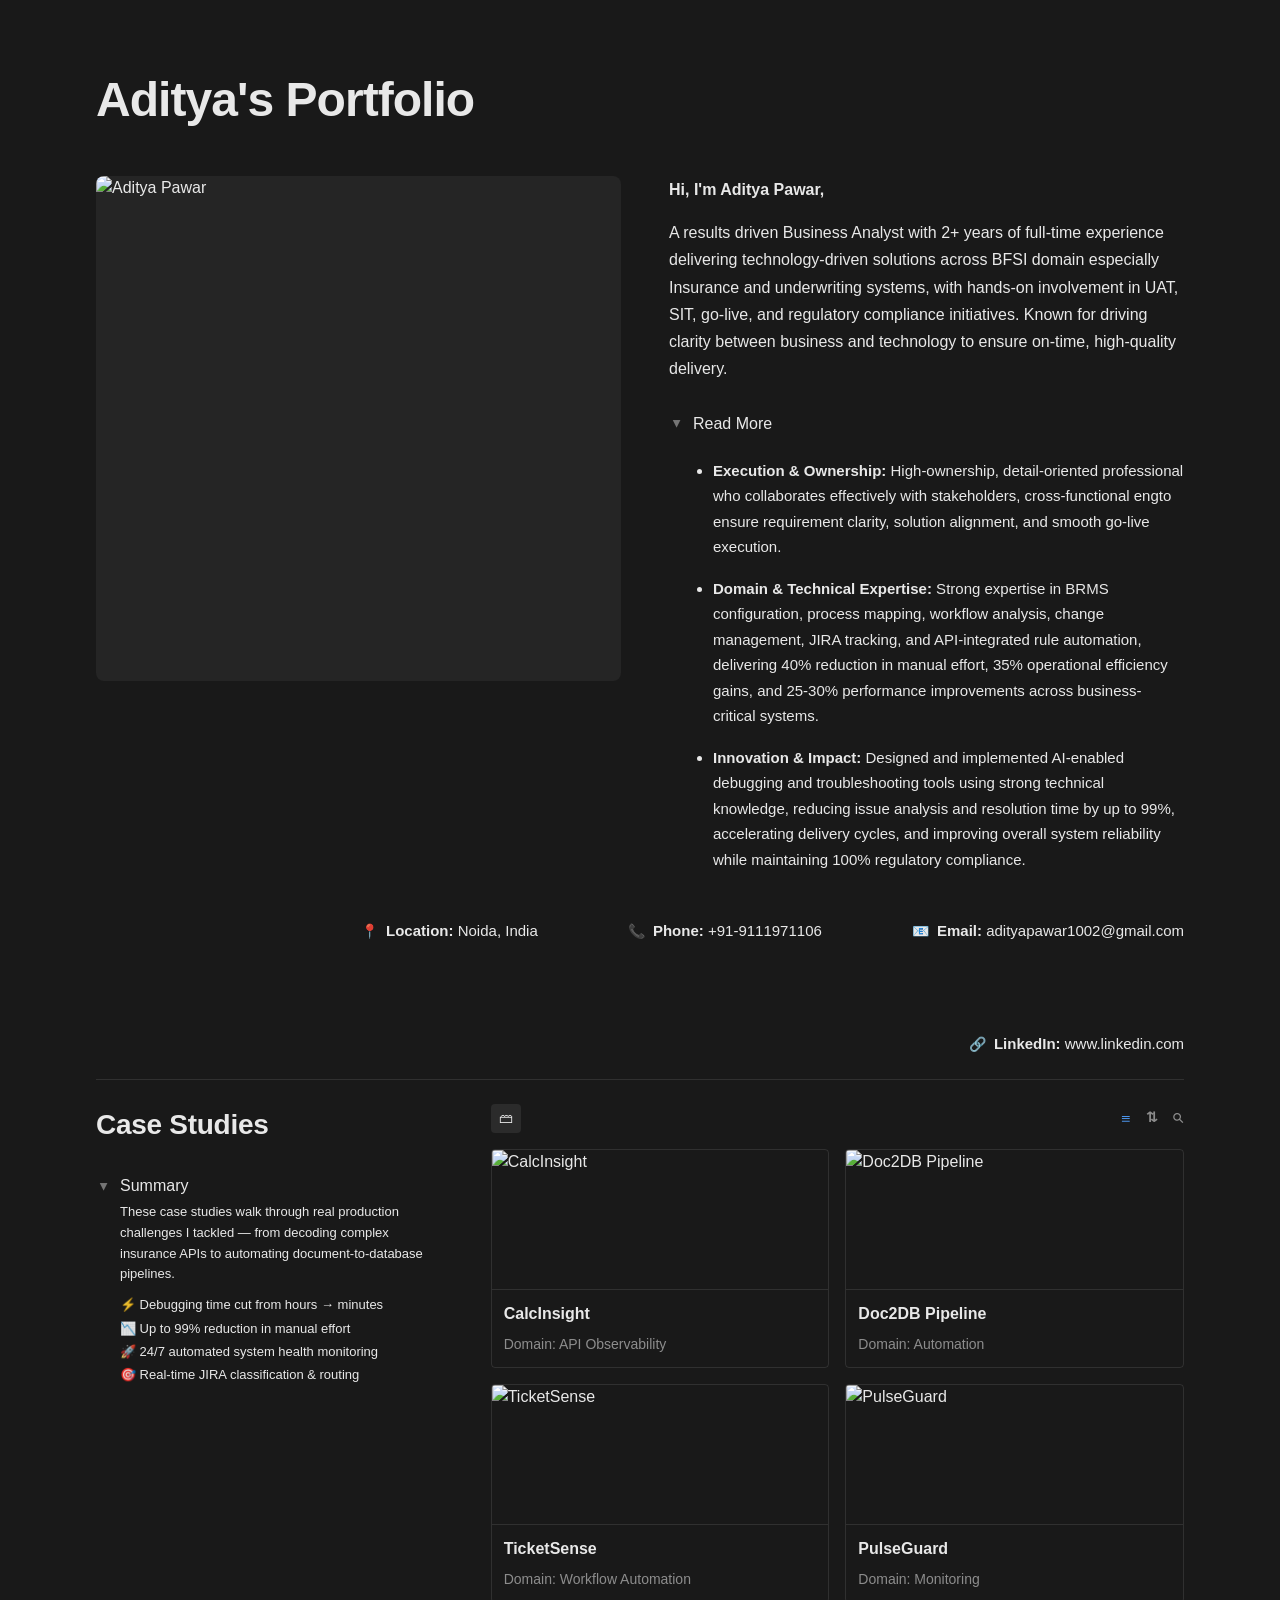
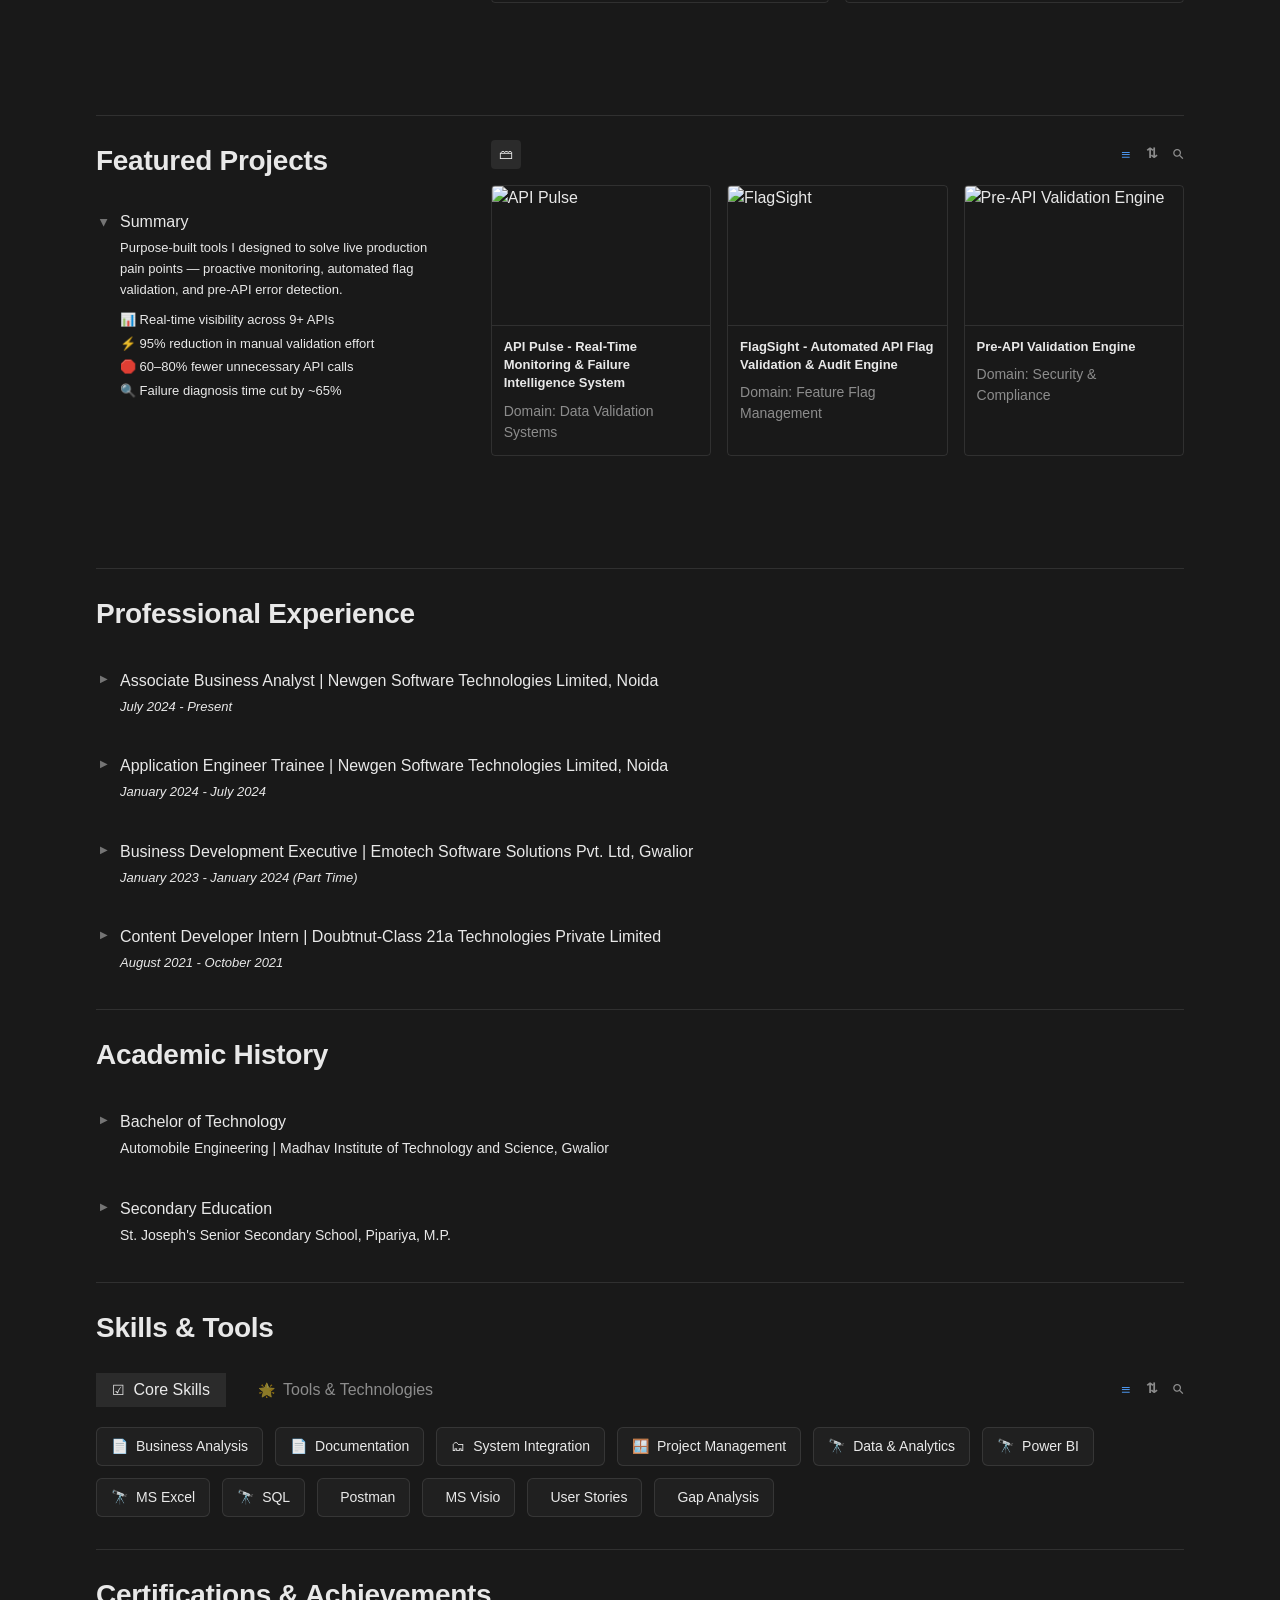
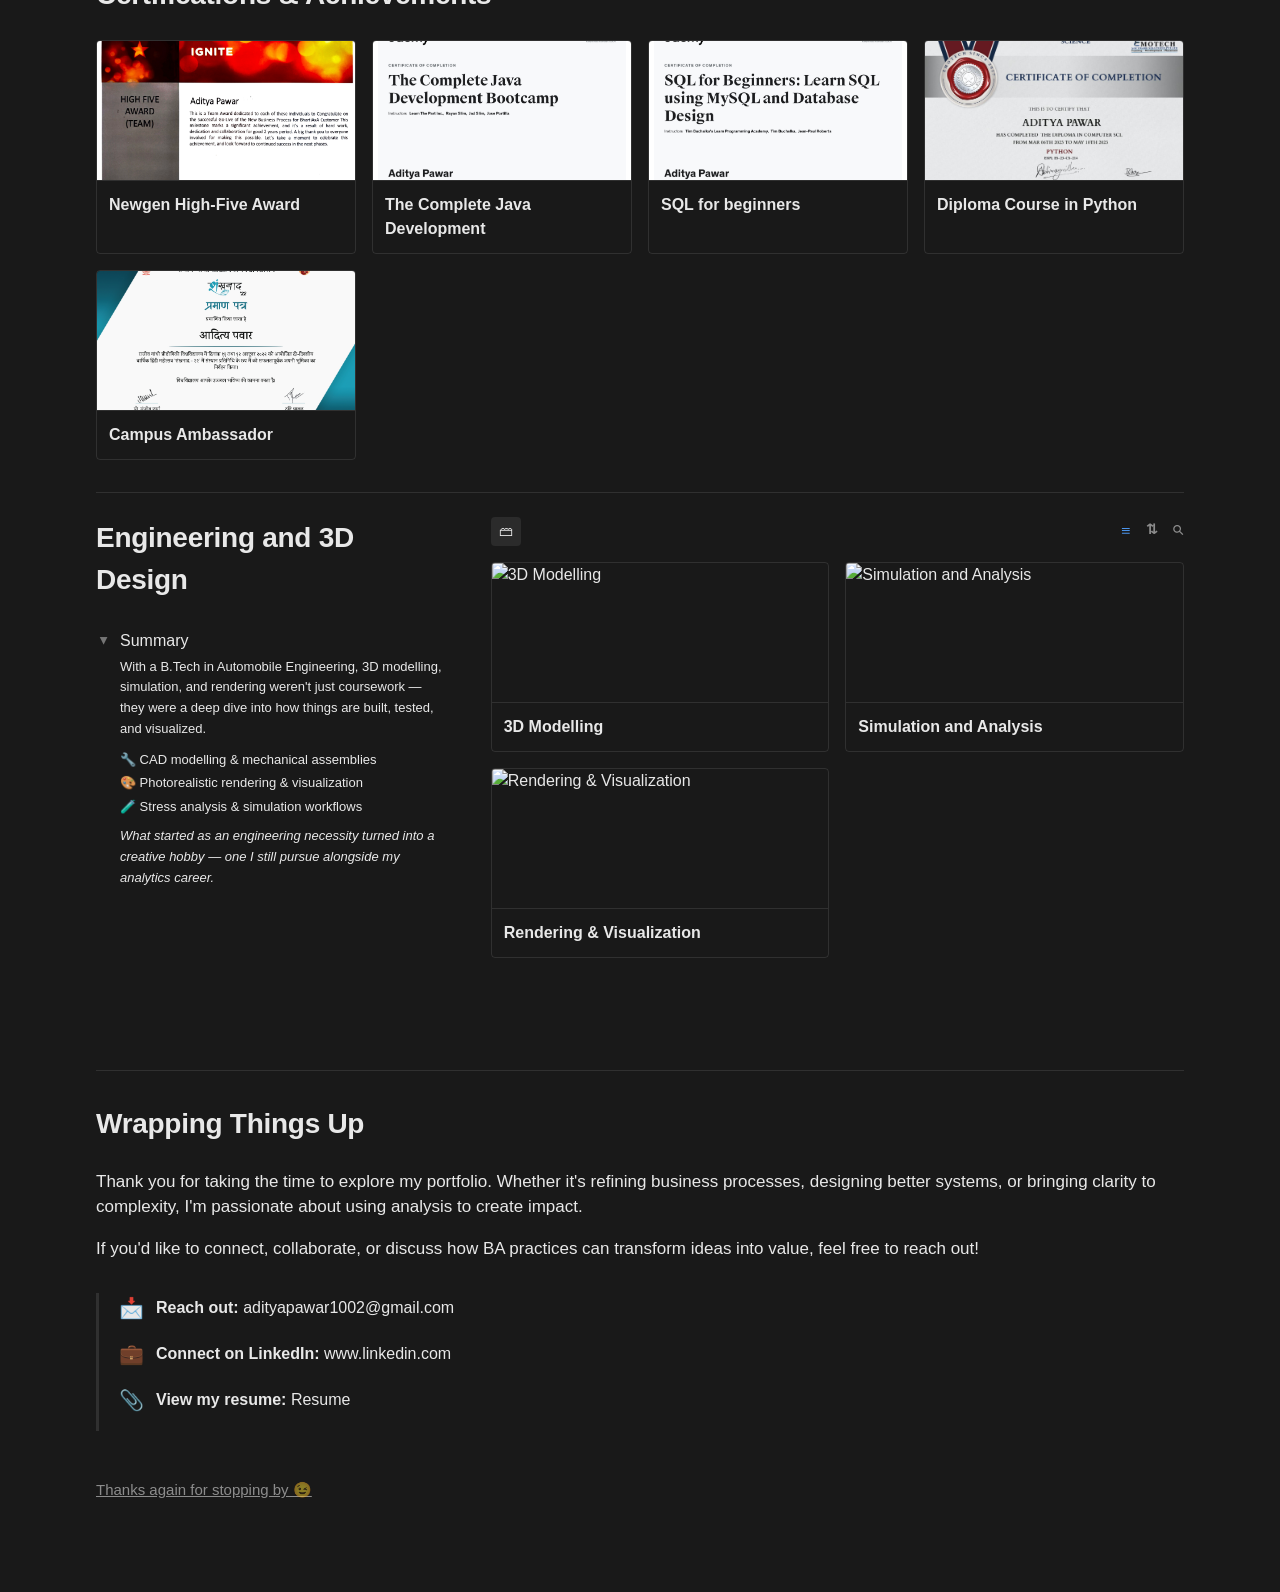
==== commit 46d2bad6: "Add files via upload" ====
--- a/index.html
+++ b/index.html
@@ -20,7 +20,7 @@
             <!-- Profile Section -->
             <header class="profile-section-new">
                 <div class="profile-left">
-                    <img src="Projects Pages/assets/ProfileImage.png" alt="Aditya Pawar" class="profile-avatar-large">
+                    <img src="Projects Pages/assets/HeroImages/ProfileImage.svg" alt="Aditya Pawar" class="profile-avatar-large">
                 </div>
 
                 <div class="profile-right">
@@ -51,20 +51,21 @@
                         </div>
                     </details>
 
-                    <div class="contact-info new-contact">
-                        <span class="contact-item"><span style="font-size: 14px; margin-right: 4px;">📍</span>
-                            <strong>Location:</strong> Noida, India</span>
-                        <span class="contact-item"><span style="font-size: 14px; margin-right: 4px;">📞</span>
-                            <strong>Phone:</strong> +91-9111971106</span>
-                        <span class="contact-item"><span style="font-size: 14px; margin-right: 4px;">📧</span>
-                            <strong>Email:</strong> <a
-                                href="mailto:adityapawar1002@gmail.com">adityapawar1002@gmail.com</a></span>
-                        <span class="contact-item"><span style="font-size: 14px; margin-right: 4px;">🔗</span>
-                            <strong>LinkedIn:</strong> <a href="https://www.linkedin.com/in/aditya-pawar-b94b47212/"
-                                target="_blank">www.linkedin.com</a></span>
-                    </div>
                 </div>
             </header>
+
+            <div class="contact-info new-contact">
+                <span class="contact-item"><span style="font-size: 14px; margin-right: 4px;">📍</span>
+                    <strong>Location:</strong> Noida, India</span>
+                <span class="contact-item"><span style="font-size: 14px; margin-right: 4px;">📞</span>
+                    <strong>Phone:</strong> +91-9111971106</span>
+                <span class="contact-item"><span style="font-size: 14px; margin-right: 4px;">📧</span>
+                    <strong>Email:</strong> <a
+                        href="mailto:adityapawar1002@gmail.com">adityapawar1002@gmail.com</a></span>
+                <span class="contact-item"><span style="font-size: 14px; margin-right: 4px;">🔗</span>
+                    <strong>LinkedIn:</strong> <a href="https://www.linkedin.com/in/aditya-pawar-b94b47212/"
+                        target="_blank">www.linkedin.com</a></span>
+            </div>
 
             <hr class="notion-divider">
 
@@ -115,7 +116,7 @@
                         <div class="gallery-grid"
                             style="display: grid; grid-template-columns: repeat(auto-fill, minmax(215px,1r)); gap: 16px; margin-top: 0;">
                             <a href="Projects Pages/calcinsight.html" class="gallery-card">
-                                <img src="Projects Pages/assets/CalcInsight_Cover.png" alt="CalcInsight"
+                                <img src="Projects Pages/assets/CoverImages/CalcInsight_Cover.svg" alt="CalcInsight"
                                     class="gallery-card-image">
                                 <div class="gallery-card-content">
                                     <span class="gallery-card-title">CalcInsight</span>
@@ -123,7 +124,7 @@
                                 </div>
                             </a>
                             <a href="Projects Pages/doc2db.html" class="gallery-card">
-                                <img src="Projects Pages/assets/doc2db_Cover.png" alt="Doc2DB Pipeline"
+                                <img src="Projects Pages/assets/CoverImages/Doc2DB.svg" alt="Doc2DB Pipeline"
                                     class="gallery-card-image">
                                 <div class="gallery-card-content">
                                     <span class="gallery-card-title">Doc2DB Pipeline</span>
@@ -131,7 +132,7 @@
                                 </div>
                             </a>
                             <a href="Projects Pages/ticketsense.html" class="gallery-card">
-                                <img src="Projects Pages/assets/ticketsense_Cover.png" alt="TicketSense"
+                                <img src="Projects Pages/assets/CoverImages/ticketsense_Cover.svg" alt="TicketSense"
                                     class="gallery-card-image">
                                 <div class="gallery-card-content">
                                     <span class="gallery-card-title">TicketSense</span>
@@ -139,7 +140,7 @@
                                 </div>
                             </a>
                             <a href="Projects Pages/pulseguard.html" class="gallery-card">
-                                <img src="Projects Pages/assets/pulseguard_Cover.png" alt="PulseGuard"
+                                <img src="Projects Pages/assets/CoverImages/PulseGuard.svg" alt="PulseGuard"
                                     class="gallery-card-image">
                                 <div class="gallery-card-content">
                                     <span class="gallery-card-title">PulseGuard</span>
@@ -197,7 +198,7 @@
                         <div class="gallery-grid"
                             style="display: grid; grid-template-columns: repeat(3, 1fr); gap: 16px; margin-top: 0;">
                             <a href="Projects Pages/apipulse.html" class="gallery-card">
-                                <img src="Projects Pages/assets/ApiPulse_Cover.png" alt="API Pulse"
+                                <img src="Projects Pages/assets/CoverImages/APIPulse_Cover.svg" alt="API Pulse"
                                     class="gallery-card-image">
                                 <div class="gallery-card-content">
                                     <span class="gallery-card-title" style="font-size: 13px; line-height: 1.4;">API
@@ -206,7 +207,7 @@
                                 </div>
                             </a>
                             <a href="Projects Pages/flagsight.html" class="gallery-card">
-                                <img src="Projects Pages/assets/flagsight_Cover.png" alt="FlagSight"
+                                <img src="Projects Pages/assets/CoverImages/FlagSight.svg" alt="FlagSight"
                                     class="gallery-card-image">
                                 <div class="gallery-card-content">
                                     <span class="gallery-card-title"
@@ -216,7 +217,7 @@
                                 </div>
                             </a>
                             <a href="Projects Pages/preapi-validation.html" class="gallery-card">
-                                <img src="Projects Pages/assets/preapi_cover.png" alt="Pre-API Validation Engine"
+                                <img src="Projects Pages/assets/CoverImages/PreAPI_Cover.svg" alt="Pre-API Validation Engine"
                                     class="gallery-card-image">
                                 <div class="gallery-card-content">
                                     <span class="gallery-card-title" style="font-size: 13px; line-height: 1.4;">Pre-API
@@ -470,21 +471,21 @@
                         <div class="gallery-grid"
                             style="display: grid; grid-template-columns: repeat(auto-fill, minmax(300px, 1fr)); gap: 16px; margin-top: 0;">
                             <a href="Projects Pages/3d-modelling.html" class="gallery-card">
-                                <img src="Projects Pages/assets/Modelling.png" alt="3D Modelling"
+                                <img src="Projects Pages/assets/HeroImages/Modelling.svg" alt="3D Modelling"
                                     class="gallery-card-image">
                                 <div class="gallery-card-content">
                                     <span class="gallery-card-title">3D Modelling</span>
                                 </div>
                             </a>
                             <a href="Projects Pages/simulation.html" class="gallery-card">
-                                <img src="Projects Pages/assets/Simulation.jpg" alt="Simulation and Analysis"
+                                <img src="Projects Pages/assets/HeroImages/Simulation.svg" alt="Simulation and Analysis"
                                     class="gallery-card-image">
                                 <div class="gallery-card-content">
                                     <span class="gallery-card-title">Simulation and Analysis</span>
                                 </div>
                             </a>
                             <a href="Projects Pages/rendering.html" class="gallery-card">
-                                <img src="Projects Pages/assets/Rendering.jpg" alt="Rendering & Visualization"
+                                <img src="Projects Pages/assets/HeroImages/Rendering.svg" alt="Rendering & Visualization"
                                     class="gallery-card-image">
                                 <div class="gallery-card-content">
                                     <span class="gallery-card-title">Rendering & Visualization</span>
--- a/styles.css
+++ b/styles.css
@@ -55,7 +55,7 @@
 .profile-section-new {
     display: flex;
     gap: 48px;
-    margin-bottom: 64px;
+    margin-bottom: 32px;
     align-items: flex-start;
 }
 
@@ -99,9 +99,13 @@
 
 .new-contact {
     display: flex;
-    flex-direction: column;
-    margin-top: 24px;
-    gap: 12px;
+    flex-direction: row;
+    flex-wrap: wrap;
+    justify-content: flex-end;
+    /* Change to flex-start for left align, center for center align */
+    margin-top: 0;
+    margin-bottom: 24px;
+    gap: 90px;
 }
 
 .new-contact .contact-item {
@@ -406,4 +410,4 @@
 
 .featured-right {
     flex: 2 1 450px;
-}
+}
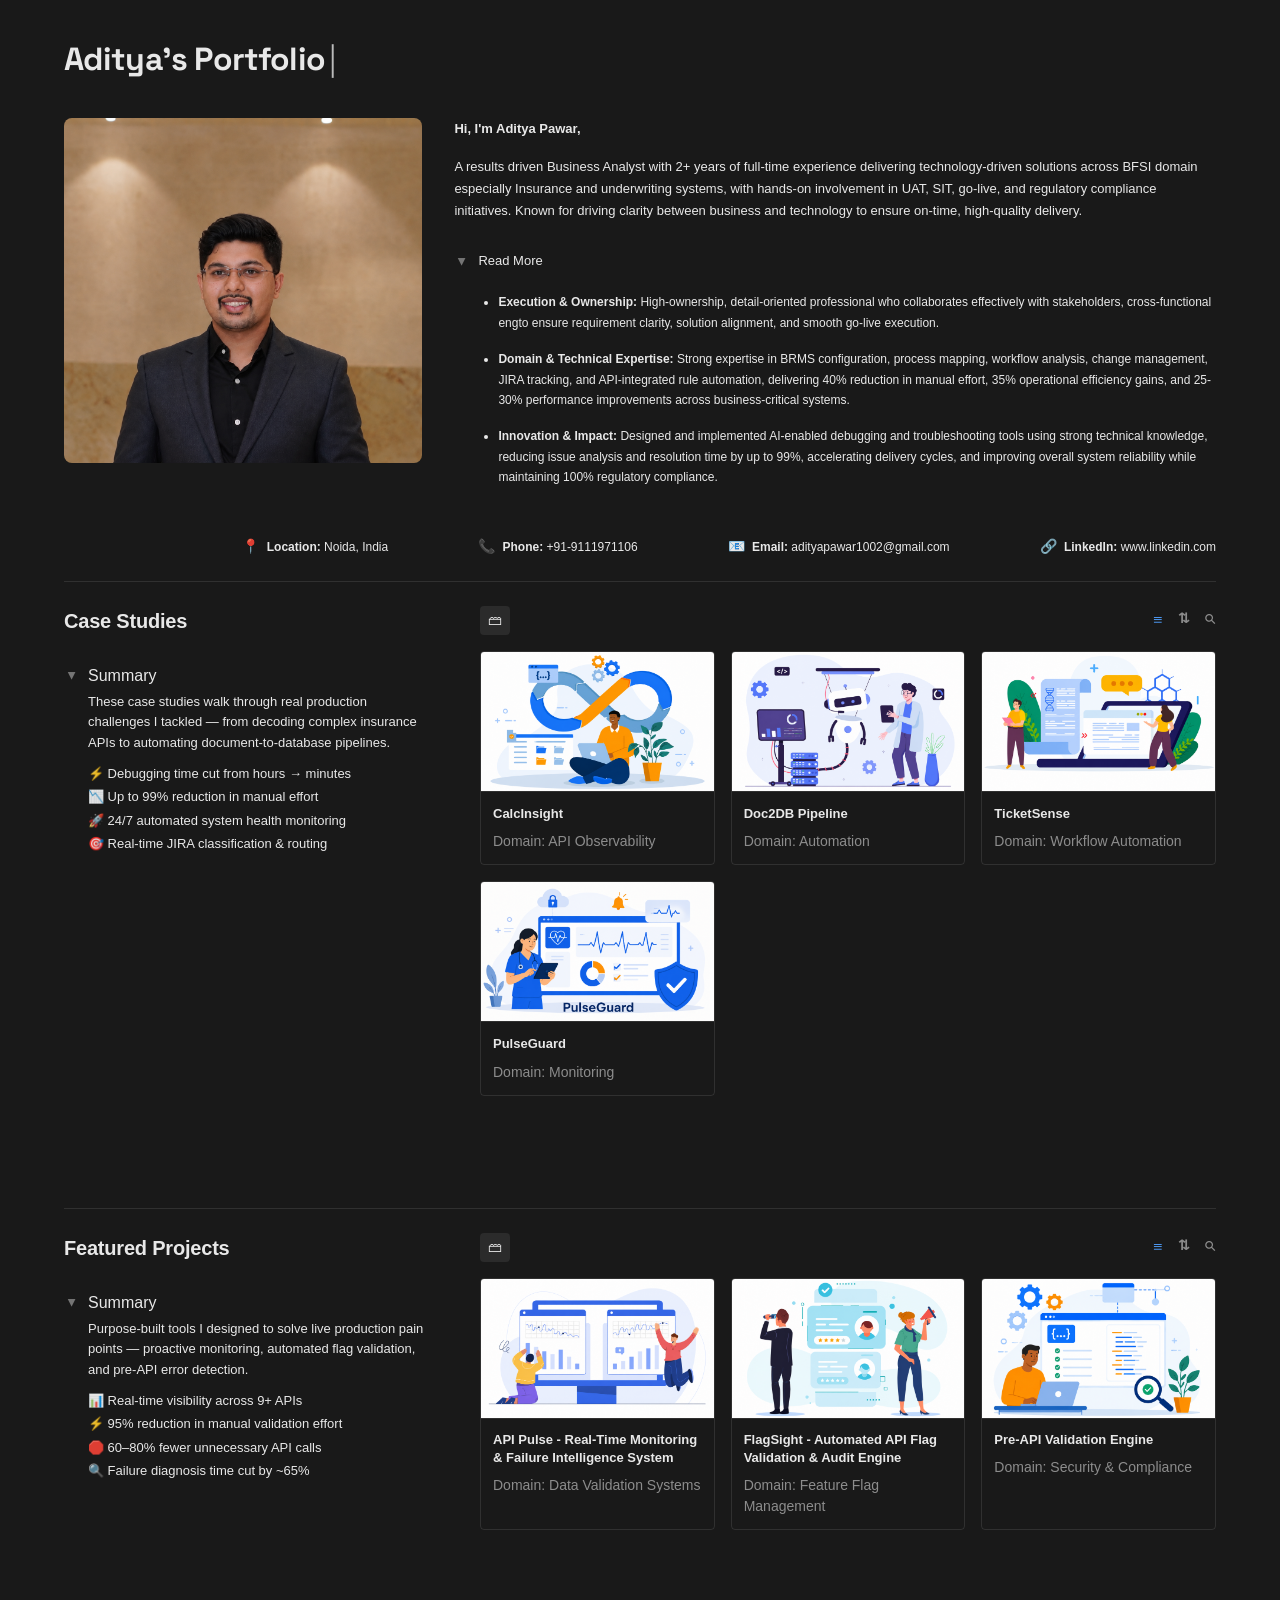
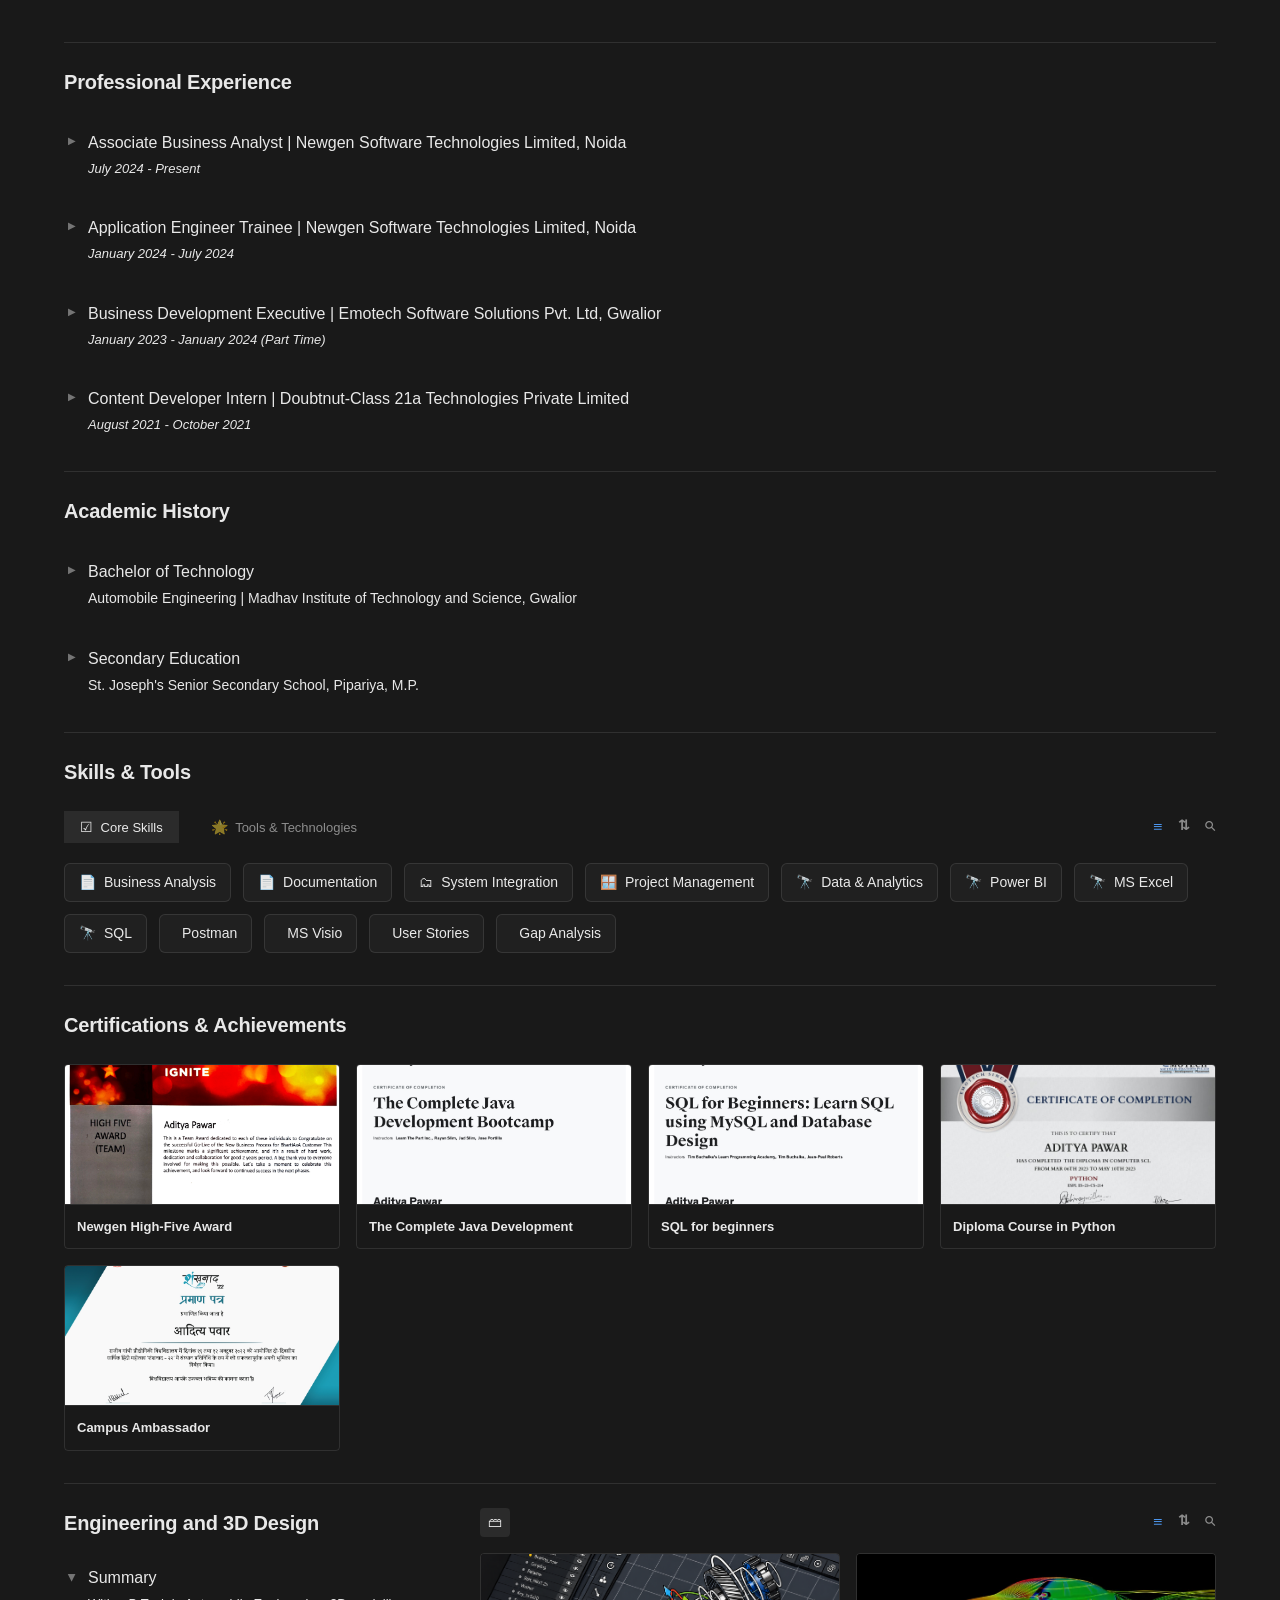
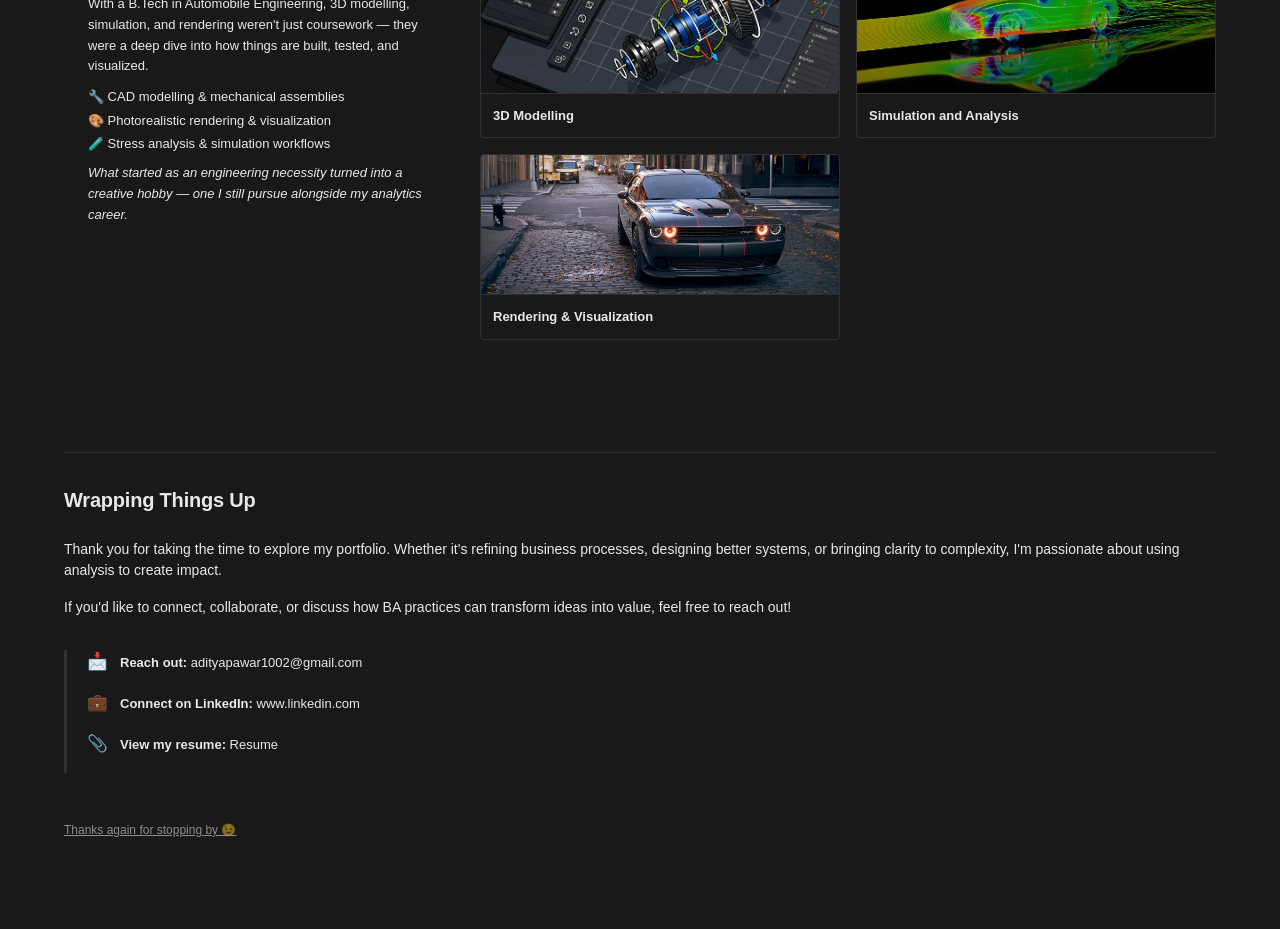
==== commit 8c24f1e9: "Add files via upload" ====
--- a/index.html
+++ b/index.html
@@ -1,537 +1,576 @@
-<!DOCTYPE html>
-<html lang="en">
-
-<head>
-    <meta charset="UTF-8">
-    <meta name="viewport" content="width=device-width, initial-scale=1.0">
-    <title>Aditya Pawar - Portfolio</title>
-    <link rel="preconnect" href="https://fonts.googleapis.com">
-    <link rel="preconnect" href="https://fonts.gstatic.com" crossorigin>
-    <link href="https://fonts.googleapis.com/css2?family=Inter:wght@400;500;600;700&display=swap" rel="stylesheet">
-    <link rel="stylesheet" href="styles.css">
-</head>
-
-<body>
-    <div class="notion-page">
-        <main class="content-wrapper">
-            <!-- Header Title -->
-            <h1 class="portfolio-main-title">Aditya's Portfolio</h1>
-
-            <!-- Profile Section -->
-            <header class="profile-section-new">
-                <div class="profile-left">
-                    <img src="Projects Pages/assets/HeroImages/ProfileImage.svg" alt="Aditya Pawar" class="profile-avatar-large">
-                </div>
-
-                <div class="profile-right">
-                    <p class="profile-greeting">Hi, I'm Aditya Pawar,</p>
-                    <p class="profile-bio">A results driven Business Analyst with 2+ years of full-time experience
-                        delivering technology-driven solutions across BFSI domain especially Insurance and underwriting
-                        systems, with hands-on involvement in UAT, SIT, go-live, and regulatory compliance initiatives.
-                        Known for driving clarity between business and technology to ensure on-time, high-quality
-                        delivery.</p>
-
-                    <details class="notion-toggle" open>
-                        <summary>Read More</summary>
-                        <div class="toggle-content">
-                            <ul class="profile-bullet-list">
-                                <li><strong>Execution & Ownership:</strong> High-ownership, detail-oriented professional
-                                    who collaborates effectively with stakeholders, cross-functional engto ensure
-                                    requirement clarity, solution alignment, and smooth go-live execution.</li>
-                                <li><strong>Domain & Technical Expertise:</strong> Strong expertise in BRMS
-                                    configuration, process mapping, workflow analysis, change management, JIRA tracking,
-                                    and API-integrated rule automation, delivering 40% reduction in manual effort, 35%
-                                    operational efficiency gains, and 25-30% performance improvements across
-                                    business-critical systems.</li>
-                                <li><strong>Innovation & Impact:</strong> Designed and implemented AI-enabled debugging
-                                    and troubleshooting tools using strong technical knowledge, reducing issue analysis
-                                    and resolution time by up to 99%, accelerating delivery cycles, and improving
-                                    overall system reliability while maintaining 100% regulatory compliance.</li>
-                            </ul>
-                        </div>
-                    </details>
-
-                </div>
-            </header>
-
-            <div class="contact-info new-contact">
-                <span class="contact-item"><span style="font-size: 14px; margin-right: 4px;">📍</span>
-                    <strong>Location:</strong> Noida, India</span>
-                <span class="contact-item"><span style="font-size: 14px; margin-right: 4px;">📞</span>
-                    <strong>Phone:</strong> +91-9111971106</span>
-                <span class="contact-item"><span style="font-size: 14px; margin-right: 4px;">📧</span>
-                    <strong>Email:</strong> <a
-                        href="mailto:adityapawar1002@gmail.com">adityapawar1002@gmail.com</a></span>
-                <span class="contact-item"><span style="font-size: 14px; margin-right: 4px;">🔗</span>
-                    <strong>LinkedIn:</strong> <a href="https://www.linkedin.com/in/aditya-pawar-b94b47212/"
-                        target="_blank">www.linkedin.com</a></span>
-            </div>
-
-            <hr class="notion-divider">
-
-            <!-- Dynamic Content Area -->
-            <div id="dynamic-content">
-                <!-- Case Studies -->
-                <div class="featured-projects-section" style="display: flex; gap: 48px; align-items: flex-start;">
-                    <!-- Left Column -->
-                    <div class="featured-left" style="flex: 1; min-width: 300px;">
-                        <h3 class="section-title">Case Studies</h3>
-                        <details class="notion-toggle" open>
-                            <summary>Summary</summary>
-                            <div class="toggle-content" style="padding-top: 0; padding-bottom: 0;">
-                                <p
-                                    style="font-size: 13px; line-height: 1.6; color: var(--text-color); margin-bottom: 8px;">
-                                    These case studies walk through real production challenges I tackled — from decoding
-                                    complex insurance APIs to automating document-to-database pipelines.
-                                </p>
-                                <p style="font-size: 13px; line-height: 1.8; color: var(--text-color); margin: 0;">
-                                    ⚡ Debugging time cut from hours → minutes<br>
-                                    📉 Up to 99% reduction in manual effort<br>
-                                    🚀 24/7 automated system health monitoring<br>
-                                    🎯 Real-time JIRA classification & routing
-                                </p>
-                            </div>
-                        </details>
-                    </div>
-
-                    <!-- Right Column -->
-                    <div class="featured-right" style="flex: 2; min-width: 0;">
-                        <!-- Right column header (Notion style) -->
-                        <div class="notion-tabs-header"
-                            style="display: flex; justify-content: space-between; align-items: center; border-bottom: none; margin-bottom: 16px;">
-                            <div style="display: flex; align-items: center;">
-                                <span
-                                    style="font-size: 14px; color: var(--text-color); padding: 4px 8px; background-color: rgba(255,255,255,0.08); border-radius: 4px;">🗃</span>
-                            </div>
-                            <div class="notion-view-actions"
-                                style="display: flex; gap: 16px; color: var(--text-muted); font-size: 16px;">
-                                <span
-                                    style="cursor: pointer; color: #50a0ff; font-weight: bold; transform: scaleY(0.8); display: inline-block;">≡</span>
-                                <span style="cursor: pointer; font-size: 14px; font-weight: bold;">⇅</span>
-                                <span
-                                    style="cursor: pointer; font-size: 14px; transform: rotate(-45deg); display: inline-block;">⚲</span>
-                            </div>
-                        </div>
-
-                        <div class="gallery-grid"
-                            style="display: grid; grid-template-columns: repeat(auto-fill, minmax(215px,1r)); gap: 16px; margin-top: 0;">
-                            <a href="Projects Pages/calcinsight.html" class="gallery-card">
-                                <img src="Projects Pages/assets/CoverImages/CalcInsight_Cover.svg" alt="CalcInsight"
-                                    class="gallery-card-image">
-                                <div class="gallery-card-content">
-                                    <span class="gallery-card-title">CalcInsight</span>
-                                    <span class="gallery-card-domain">Domain: API Observability</span>
-                                </div>
-                            </a>
-                            <a href="Projects Pages/doc2db.html" class="gallery-card">
-                                <img src="Projects Pages/assets/CoverImages/Doc2DB.svg" alt="Doc2DB Pipeline"
-                                    class="gallery-card-image">
-                                <div class="gallery-card-content">
-                                    <span class="gallery-card-title">Doc2DB Pipeline</span>
-                                    <span class="gallery-card-domain">Domain: Automation</span>
-                                </div>
-                            </a>
-                            <a href="Projects Pages/ticketsense.html" class="gallery-card">
-                                <img src="Projects Pages/assets/CoverImages/ticketsense_Cover.svg" alt="TicketSense"
-                                    class="gallery-card-image">
-                                <div class="gallery-card-content">
-                                    <span class="gallery-card-title">TicketSense</span>
-                                    <span class="gallery-card-domain">Domain: Workflow Automation</span>
-                                </div>
-                            </a>
-                            <a href="Projects Pages/pulseguard.html" class="gallery-card">
-                                <img src="Projects Pages/assets/CoverImages/PulseGuard.svg" alt="PulseGuard"
-                                    class="gallery-card-image">
-                                <div class="gallery-card-content">
-                                    <span class="gallery-card-title">PulseGuard</span>
-                                    <span class="gallery-card-domain">Domain: Monitoring</span>
-                                </div>
-                            </a>
-                        </div>
-                    </div>
-                </div>
-
-                <hr class="notion-divider">
-
-                <!-- Featured Projects -->
-                <div class="featured-projects-section" style="display: flex; gap: 48px; align-items: flex-start;">
-                    <!-- Left Column -->
-                    <div class="featured-left" style="flex: 1; min-width: 300px;">
-                        <h3 class="section-title">Featured Projects</h3>
-                        <details class="notion-toggle" open>
-                            <summary>Summary</summary>
-                            <div class="toggle-content" style="padding-top: 0; padding-bottom: 0;">
-                                <p
-                                    style="font-size: 13px; line-height: 1.6; color: var(--text-color); margin-bottom: 8px;">
-                                    Purpose-built tools I designed to solve live production pain points — proactive
-                                    monitoring, automated flag validation, and pre-API error detection.
-                                </p>
-                                <p style="font-size: 13px; line-height: 1.8; color: var(--text-color); margin: 0;">
-                                    📊 Real-time visibility across 9+ APIs<br>
-                                    ⚡ 95% reduction in manual validation effort<br>
-                                    🛑 60–80% fewer unnecessary API calls<br>
-                                    🔍 Failure diagnosis time cut by ~65%
-                                </p>
-                            </div>
-                        </details>
-                    </div>
-
-                    <!-- Right Column -->
-                    <div class="featured-right" style="flex: 2; min-width: 0;">
-                        <!-- Right column header (Notion style) -->
-                        <div class="notion-tabs-header"
-                            style="display: flex; justify-content: space-between; align-items: center; border-bottom: none; margin-bottom: 16px;">
-                            <div style="display: flex; align-items: center;">
-                                <span
-                                    style="font-size: 14px; color: var(--text-color); padding: 4px 8px; background-color: rgba(255,255,255,0.08); border-radius: 4px;">🗃</span>
-                            </div>
-                            <div class="notion-view-actions"
-                                style="display: flex; gap: 16px; color: var(--text-muted); font-size: 16px;">
-                                <span
-                                    style="cursor: pointer; color: #50a0ff; font-weight: bold; transform: scaleY(0.8); display: inline-block;">≡</span>
-                                <span style="cursor: pointer; font-size: 14px; font-weight: bold;">⇅</span>
-                                <span
-                                    style="cursor: pointer; font-size: 14px; transform: rotate(-45deg); display: inline-block;">⚲</span>
-                            </div>
-                        </div>
-
-                        <div class="gallery-grid"
-                            style="display: grid; grid-template-columns: repeat(3, 1fr); gap: 16px; margin-top: 0;">
-                            <a href="Projects Pages/apipulse.html" class="gallery-card">
-                                <img src="Projects Pages/assets/CoverImages/APIPulse_Cover.svg" alt="API Pulse"
-                                    class="gallery-card-image">
-                                <div class="gallery-card-content">
-                                    <span class="gallery-card-title" style="font-size: 13px; line-height: 1.4;">API
-                                        Pulse - Real-Time Monitoring & Failure Intelligence System</span>
-                                    <span class="gallery-card-domain">Domain: Data Validation Systems</span>
-                                </div>
-                            </a>
-                            <a href="Projects Pages/flagsight.html" class="gallery-card">
-                                <img src="Projects Pages/assets/CoverImages/FlagSight.svg" alt="FlagSight"
-                                    class="gallery-card-image">
-                                <div class="gallery-card-content">
-                                    <span class="gallery-card-title"
-                                        style="font-size: 13px; line-height: 1.4;">FlagSight - Automated API Flag
-                                        Validation & Audit Engine</span>
-                                    <span class="gallery-card-domain">Domain: Feature Flag Management</span>
-                                </div>
-                            </a>
-                            <a href="Projects Pages/preapi-validation.html" class="gallery-card">
-                                <img src="Projects Pages/assets/CoverImages/PreAPI_Cover.svg" alt="Pre-API Validation Engine"
-                                    class="gallery-card-image">
-                                <div class="gallery-card-content">
-                                    <span class="gallery-card-title" style="font-size: 13px; line-height: 1.4;">Pre-API
-                                        Validation Engine</span>
-                                    <span class="gallery-card-domain">Domain: Security & Compliance</span>
-                                </div>
-                            </a>
-                        </div>
-                    </div>
-                </div>
-
-                <hr class="notion-divider">
-
-                <!-- Professional Experience -->
-                <h3 class="section-title">Professional Experience</h3>
-
-                <div class="experience-list" style="display: flex; flex-direction: column; gap: 16px;">
-                    <details class="notion-toggle">
-                        <summary style="align-items: flex-start;">
-                            <div style="display: flex; flex-direction: column; margin-top: -2px;">
-                                <span>Associate Business Analyst | Newgen Software Technologies Limited, Noida</span>
-                                <span
-                                    style="font-style: italic; font-size: 13px; color: var(--text-color); font-weight: normal; margin-top: 4px;">July
-                                    2024 - Present</span>
-                            </div>
-                        </summary>
-                        <div class="toggle-content" style="padding-top: 0; padding-bottom: 0;"></div>
-                    </details>
-
-                    <details class="notion-toggle">
-                        <summary style="align-items: flex-start;">
-                            <div style="display: flex; flex-direction: column; margin-top: -2px;">
-                                <span>Application Engineer Trainee | Newgen Software Technologies Limited, Noida</span>
-                                <span
-                                    style="font-style: italic; font-size: 13px; color: var(--text-color); font-weight: normal; margin-top: 4px;">January
-                                    2024 - July 2024</span>
-                            </div>
-                        </summary>
-                        <div class="toggle-content" style="padding-top: 0; padding-bottom: 0;"></div>
-                    </details>
-
-                    <details class="notion-toggle">
-                        <summary style="align-items: flex-start;">
-                            <div style="display: flex; flex-direction: column; margin-top: -2px;">
-                                <span>Business Development Executive | Emotech Software Solutions Pvt. Ltd,
-                                    Gwalior</span>
-                                <span
-                                    style="font-style: italic; font-size: 13px; color: var(--text-color); font-weight: normal; margin-top: 4px;">January
-                                    2023 - January 2024 (Part Time)</span>
-                            </div>
-                        </summary>
-                        <div class="toggle-content" style="padding-top: 0; padding-bottom: 0;"></div>
-                    </details>
-
-                    <details class="notion-toggle">
-                        <summary style="align-items: flex-start;">
-                            <div style="display: flex; flex-direction: column; margin-top: -2px;">
-                                <span>Content Developer Intern | Doubtnut-Class 21a Technologies Private Limited</span>
-                                <span
-                                    style="font-style: italic; font-size: 13px; color: var(--text-color); font-weight: normal; margin-top: 4px;">August
-                                    2021 - October 2021</span>
-                            </div>
-                        </summary>
-                        <div class="toggle-content" style="padding-top: 0; padding-bottom: 0;"></div>
-                    </details>
-                </div>
-
-                <hr class="notion-divider">
-
-                <!-- Academic History -->
-                <h3 class="section-title">Academic History</h3>
-
-                <div class="experience-list" style="display: flex; flex-direction: column; gap: 16px;">
-                    <details class="notion-toggle">
-                        <summary style="align-items: flex-start;">
-                            <div style="display: flex; flex-direction: column; margin-top: -2px;">
-                                <span>Bachelor of Technology</span>
-                                <span
-                                    style="font-size: 14px; color: var(--text-color); font-weight: normal; margin-top: 4px;">Automobile
-                                    Engineering | Madhav Institute of Technology and Science, Gwalior</span>
-                            </div>
-                        </summary>
-                        <div class="toggle-content" style="padding-top: 0; padding-bottom: 0;">
-                            <p style="font-size: 14px; color: var(--text-color);">CGPA: 7.6/10 | July 2020 - July 2024
-                            </p>
-                        </div>
-                    </details>
-
-                    <details class="notion-toggle">
-                        <summary style="align-items: flex-start;">
-                            <div style="display: flex; flex-direction: column; margin-top: -2px;">
-                                <span>Secondary Education</span>
-                                <span
-                                    style="font-size: 14px; color: var(--text-color); font-weight: normal; margin-top: 4px;">St.
-                                    Joseph's Senior Secondary School, Pipariya, M.P.</span>
-                            </div>
-                        </summary>
-                        <div class="toggle-content" style="padding-top: 0; padding-bottom: 0;">
-                            <p style="font-size: 14px; color: var(--text-color); margin-bottom: 12px;">Class XII (PCM),
-                                CBSE | 2020 | 80%</p>
-                            <p style="font-size: 14px; color: var(--text-color);">Class X, CBSE | 2018 | 80%</p>
-                        </div>
-                    </details>
-                </div>
-
-                <hr class="notion-divider">
-
-                <!-- Skills & Tools -->
-                <h3 class="section-title">Skills & Tools</h3>
-
-                <div class="tabs-container">
-                    <div class="tabs-header notion-tabs-header"
-                        style="display: flex; justify-content: space-between; align-items: center; border-bottom: none; margin-bottom: 20px;">
-                        <div style="display: flex; gap: 16px;">
-                            <button class="tab-btn active notion-tab-btn" data-tab="core-skills"><span
-                                    style="font-size: 14px; margin-right: 4px;">☑</span> Core Skills</button>
-                            <button class="tab-btn notion-tab-btn" data-tab="tools-tech"><span
-                                    style="font-size: 14px; margin-right: 4px;">🌟</span> Tools & Technologies</button>
-                        </div>
-                        <div class="notion-view-actions"
-                            style="display: flex; gap: 16px; color: var(--text-muted); font-size: 16px;">
-                            <span
-                                style="cursor: pointer; color: #50a0ff; font-weight: bold; transform: scaleY(0.8); display: inline-block;">≡</span>
-                            <span style="cursor: pointer; font-size: 14px; font-weight: bold;">⇅</span>
-                            <span
-                                style="cursor: pointer; font-size: 14px; transform: rotate(-45deg); display: inline-block;">⚲</span>
-                        </div>
-                    </div>
-
-                    <div class="tab-content active" id="core-skills">
-                        <div class="skills-grid">
-                            <div class="skill-badge"><span class="skill-icon">📄</span> Business Analysis</div>
-                            <div class="skill-badge"><span class="skill-icon">📄</span> Documentation</div>
-                            <div class="skill-badge"><span class="skill-icon">🗂</span> System Integration</div>
-                            <div class="skill-badge"><span class="skill-icon">🪟</span> Project Management</div>
-                            <div class="skill-badge"><span class="skill-icon">🔭</span> Data & Analytics</div>
-                            <div class="skill-badge"><span class="skill-icon">🔭</span> Power BI</div>
-                            <div class="skill-badge"><span class="skill-icon">🔭</span> MS Excel</div>
-                            <div class="skill-badge"><span class="skill-icon">🔭</span> SQL</div>
-                            <div class="skill-badge"><span class="skill-icon"
-                                    style="opacity: 0; width: 0; margin: 0;"></span>Postman</div>
-                            <div class="skill-badge"><span class="skill-icon"
-                                    style="opacity: 0; width: 0; margin: 0;"></span>MS Visio</div>
-                            <div class="skill-badge"><span class="skill-icon"
-                                    style="opacity: 0; width: 0; margin: 0;"></span>User Stories</div>
-                            <div class="skill-badge"><span class="skill-icon"
-                                    style="opacity: 0; width: 0; margin: 0;"></span>Gap Analysis</div>
-                        </div>
-                    </div>
-
-                    <div class="tab-content" id="tools-tech">
-                        <div class="skills-grid">
-                            <div class="skill-badge"><span class="skill-icon">☂</span> JIRA</div>
-                            <div class="skill-badge"><span class="skill-icon">📓</span> Notion</div>
-                            <div class="skill-badge"><span class="skill-icon">✏</span> Lucidchart</div>
-                            <div class="skill-badge"><span class="skill-icon">🌐</span> Salesforce Platform</div>
-                        </div>
-                    </div>
-                </div>
-
-                <hr class="notion-divider">
-
-                <!-- Certifications & Achievements -->
-                <h3 class="section-title">Certifications & Achievements</h3>
-                <div class="gallery-grid">
-                    <a href="Certificates/NewgenHighFive.jpg" target="_blank" class="gallery-card">
-                        <img src="Certificates/NewgenHighFive_Cover.jpg" alt="Newgen High-Five Award"
-                            class="gallery-card-image">
-                        <div class="gallery-card-content">
-                            <span class="gallery-card-title">Newgen High-Five Award</span>
-                        </div>
-                    </a>
-                    <a href="Certificates/java udemy.pdf" target="_blank" class="gallery-card">
-                        <img src="Certificates/java udemy_Cover.jpg" alt="The Complete Java Development"
-                            class="gallery-card-image">
-                        <div class="gallery-card-content">
-                            <span class="gallery-card-title">The Complete Java Development</span>
-                        </div>
-                    </a>
-                    <a href="Certificates/Sql udem.pdf" target="_blank" class="gallery-card">
-                        <img src="Certificates/Sql udem_Cover.jpg" alt="SQL for beginners" class="gallery-card-image">
-                        <div class="gallery-card-content">
-                            <span class="gallery-card-title">SQL for beginners</span>
-                        </div>
-                    </a>
-                    <a href="Certificates/python.jpeg" target="_blank" class="gallery-card">
-                        <img src="Certificates/python.jpeg" alt="Diploma Course in Python" class="gallery-card-image">
-                        <div class="gallery-card-content">
-                            <span class="gallery-card-title">Diploma Course in Python</span>
-                        </div>
-                    </a>
-                    <a href="Certificates/Shankhnaad CAP.pdf" target="_blank" class="gallery-card">
-                        <img src="Certificates/Shankhnaad CAP_Cover.jpg" alt="Campus Ambassador"
-                            class="gallery-card-image">
-                        <div class="gallery-card-content">
-                            <span class="gallery-card-title">Campus Ambassador</span>
-                        </div>
-                    </a>
-                </div>
-
-                <hr class="notion-divider">
-
-                <!-- Engineering and 3D Design -->
-                <div class="featured-projects-section" style="display: flex; gap: 48px; align-items: flex-start;">
-                    <!-- Left Column -->
-                    <div class="featured-left" style="flex: 1; min-width: 300px;">
-                        <h3 class="section-title">Engineering and 3D Design</h3>
-                        <details class="notion-toggle" open>
-                            <summary>Summary</summary>
-                            <div class="toggle-content" style="padding-top: 0; padding-bottom: 0;">
-                                <p
-                                    style="font-size: 13px; line-height: 1.6; color: var(--text-color); margin-bottom: 8px;">
-                                    With a B.Tech in Automobile Engineering, 3D modelling, simulation, and rendering
-                                    weren't just coursework — they were a deep dive into how things are built, tested,
-                                    and visualized.
-                                </p>
-                                <p
-                                    style="font-size: 13px; line-height: 1.8; color: var(--text-color); margin-bottom: 8px;">
-                                    🔧 CAD modelling & mechanical assemblies<br>
-                                    🎨 Photorealistic rendering & visualization<br>
-                                    🧪 Stress analysis & simulation workflows
-                                </p>
-                                <p
-                                    style="font-size: 13px; line-height: 1.6; color: var(--text-color); margin: 0; font-style: italic;">
-                                    What started as an engineering necessity turned into a creative hobby — one I still
-                                    pursue alongside my analytics career.
-                                </p>
-                            </div>
-                        </details>
-                    </div>
-
-                    <!-- Right Column -->
-                    <div class="featured-right" style="flex: 2; min-width: 0;">
-                        <!-- Right column header (Notion style) -->
-                        <div class="notion-tabs-header"
-                            style="display: flex; justify-content: space-between; align-items: center; border-bottom: none; margin-bottom: 16px;">
-                            <div style="display: flex; align-items: center;">
-                                <span
-                                    style="font-size: 14px; color: var(--text-color); padding: 4px 8px; background-color: rgba(255,255,255,0.08); border-radius: 4px;">🗃</span>
-                            </div>
-                            <div class="notion-view-actions"
-                                style="display: flex; gap: 16px; color: var(--text-muted); font-size: 16px;">
-                                <span
-                                    style="cursor: pointer; color: #50a0ff; font-weight: bold; transform: scaleY(0.8); display: inline-block;">≡</span>
-                                <span style="cursor: pointer; font-size: 14px; font-weight: bold;">⇅</span>
-                                <span
-                                    style="cursor: pointer; font-size: 14px; transform: rotate(-45deg); display: inline-block;">⚲</span>
-                            </div>
-                        </div>
-
-                        <div class="gallery-grid"
-                            style="display: grid; grid-template-columns: repeat(auto-fill, minmax(300px, 1fr)); gap: 16px; margin-top: 0;">
-                            <a href="Projects Pages/3d-modelling.html" class="gallery-card">
-                                <img src="Projects Pages/assets/HeroImages/Modelling.svg" alt="3D Modelling"
-                                    class="gallery-card-image">
-                                <div class="gallery-card-content">
-                                    <span class="gallery-card-title">3D Modelling</span>
-                                </div>
-                            </a>
-                            <a href="Projects Pages/simulation.html" class="gallery-card">
-                                <img src="Projects Pages/assets/HeroImages/Simulation.svg" alt="Simulation and Analysis"
-                                    class="gallery-card-image">
-                                <div class="gallery-card-content">
-                                    <span class="gallery-card-title">Simulation and Analysis</span>
-                                </div>
-                            </a>
-                            <a href="Projects Pages/rendering.html" class="gallery-card">
-                                <img src="Projects Pages/assets/HeroImages/Rendering.svg" alt="Rendering & Visualization"
-                                    class="gallery-card-image">
-                                <div class="gallery-card-content">
-                                    <span class="gallery-card-title">Rendering & Visualization</span>
-                                </div>
-                            </a>
-                        </div>
-                    </div>
-                </div>
-
-                <!-- Footer -->
-                <footer class="portfolio-footer">
-                    <h3 class="section-title">Wrapping Things Up</h3>
-                    <p class="footer-text" style="margin-bottom: 16px;">Thank you for taking the time to explore my
-                        portfolio. Whether it's refining business processes, designing better systems, or bringing
-                        clarity to complexity, I'm passionate about using analysis to create impact.</p>
-                    <p class="footer-text">If you'd like to connect, collaborate, or discuss how BA practices can
-                        transform ideas into value, feel free to reach out!</p>
-
-                    <div class="footer-callout">
-                        <div class="footer-link-block">
-                            <span class="footer-icon">📩</span>
-                            <span><strong>Reach out:</strong> <a
-                                    href="mailto:adityapawar1002@gmail.com">adityapawar1002@gmail.com</a></span>
-                        </div>
-                        <div class="footer-link-block">
-                            <span class="footer-icon">💼</span>
-                            <span><strong>Connect on LinkedIn:</strong> <a
-                                    href="https://www.linkedin.com/in/aditya-pawar-b94b47212/"
-                                    target="_blank">www.linkedin.com</a></span>
-                        </div>
-                        <div class="footer-link-block">
-                            <span class="footer-icon">📎</span>
-                            <span><strong>View my resume:</strong> <a
-                                    href="https://drive.google.com/drive/folders/1LVRGQH895Tv9kURvZ2pmlfb_qJI8-uvn?usp=sharing"
-                                    target="_blank">Resume<span>
-                        </div>
-                    </div>
-
-                    <p class="footer-note" style="text-align: left; margin-top: 24px;">Thanks again for stopping by 😉
-                    </p>
-                </footer>
-            </div>
-        </main>
-    </div>
-
-    <script src="script.js"></script>
-</body>
-
-</html>+<!DOCTYPE html>
+<html lang="en">
+
+<head>
+    <meta charset="UTF-8">
+    <meta name="viewport" content="width=device-width, initial-scale=1.0">
+    <title>Aditya Pawar - Portfolio</title>
+    <link rel="preconnect" href="https://fonts.googleapis.com">
+    <link rel="preconnect" href="https://fonts.gstatic.com" crossorigin>
+    <link href="https://fonts.googleapis.com/css2?family=Inter:wght@400;500;600;700&family=Space+Grotesk:wght@700&display=swap" rel="stylesheet">
+    <link rel="stylesheet" href="styles.css">
+</head>
+
+<body>
+    <div class="notion-page">
+        <main class="content-wrapper">
+            <!-- Header Title -->
+            <h1 class="portfolio-main-title"><span class="typewriter"></span><span class="typewriter-cursor">|</span></h1>
+
+            <!-- Profile Section -->
+            <header class="profile-section-new">
+                <div class="profile-left">
+                    <img src="Projects Pages/assets/HeroImages/ProfileImage.svg" alt="Aditya Pawar"
+                        class="profile-avatar-large">
+                </div>
+
+                <div class="profile-right">
+                    <p class="profile-greeting">Hi, I'm Aditya Pawar,</p>
+                    <p class="profile-bio">A results driven Business Analyst with 2+ years of full-time experience
+                        delivering technology-driven solutions across BFSI domain especially Insurance and underwriting
+                        systems, with hands-on involvement in UAT, SIT, go-live, and regulatory compliance initiatives.
+                        Known for driving clarity between business and technology to ensure on-time, high-quality
+                        delivery.</p>
+
+                    <details class="notion-toggle" open>
+                        <summary>Read More</summary>
+                        <div class="toggle-content">
+                            <ul class="profile-bullet-list">
+                                <li><strong>Execution & Ownership:</strong> High-ownership, detail-oriented professional
+                                    who collaborates effectively with stakeholders, cross-functional engto ensure
+                                    requirement clarity, solution alignment, and smooth go-live execution.</li>
+                                <li><strong>Domain & Technical Expertise:</strong> Strong expertise in BRMS
+                                    configuration, process mapping, workflow analysis, change management, JIRA tracking,
+                                    and API-integrated rule automation, delivering 40% reduction in manual effort, 35%
+                                    operational efficiency gains, and 25-30% performance improvements across
+                                    business-critical systems.</li>
+                                <li><strong>Innovation & Impact:</strong> Designed and implemented AI-enabled debugging
+                                    and troubleshooting tools using strong technical knowledge, reducing issue analysis
+                                    and resolution time by up to 99%, accelerating delivery cycles, and improving
+                                    overall system reliability while maintaining 100% regulatory compliance.</li>
+                            </ul>
+                        </div>
+                    </details>
+
+                </div>
+            </header>
+
+            <div class="contact-info new-contact">
+                <span class="contact-item"><span style="font-size: 14px; margin-right: 4px;">📍</span>
+                    <strong>Location:</strong> Noida, India</span>
+                <span class="contact-item"><span style="font-size: 14px; margin-right: 4px;">📞</span>
+                    <strong>Phone:</strong> +91-9111971106</span>
+                <span class="contact-item"><span style="font-size: 14px; margin-right: 4px;">📧</span>
+                    <strong>Email:</strong> <a
+                        href="mailto:adityapawar1002@gmail.com">adityapawar1002@gmail.com</a></span>
+                <span class="contact-item"><span style="font-size: 14px; margin-right: 4px;">🔗</span>
+                    <strong>LinkedIn:</strong> <a href="https://www.linkedin.com/in/aditya-pawar-b94b47212/"
+                        target="_blank">www.linkedin.com</a></span>
+            </div>
+
+            <hr class="notion-divider">
+
+            <!-- Dynamic Content Area -->
+            <div id="dynamic-content">
+                <!-- Case Studies -->
+                <div class="featured-projects-section" style="display: flex; gap: 48px; align-items: flex-start;">
+                    <!-- Left Column -->
+                    <div class="featured-left" style="flex: 1; min-width: 300px;">
+                        <h3 class="section-title">Case Studies</h3>
+                        <details class="notion-toggle" open>
+                            <summary>Summary</summary>
+                            <div class="toggle-content" style="padding-top: 0; padding-bottom: 0;">
+                                <p
+                                    style="font-size: 13px; line-height: 1.6; color: var(--text-color); margin-bottom: 8px;">
+                                    These case studies walk through real production challenges I tackled — from decoding
+                                    complex insurance APIs to automating document-to-database pipelines.
+                                </p>
+                                <p style="font-size: 13px; line-height: 1.8; color: var(--text-color); margin: 0;">
+                                    ⚡ Debugging time cut from hours → minutes<br>
+                                    📉 Up to 99% reduction in manual effort<br>
+                                    🚀 24/7 automated system health monitoring<br>
+                                    🎯 Real-time JIRA classification & routing
+                                </p>
+                            </div>
+                        </details>
+                    </div>
+
+                    <!-- Right Column -->
+                    <div class="featured-right" style="flex: 2; min-width: 0;">
+                        <!-- Right column header (Notion style) -->
+                        <div class="notion-tabs-header"
+                            style="display: flex; justify-content: space-between; align-items: center; border-bottom: none; margin-bottom: 16px;">
+                            <div style="display: flex; align-items: center;">
+                                <span
+                                    style="font-size: 14px; color: var(--text-color); padding: 4px 8px; background-color: rgba(255,255,255,0.08); border-radius: 4px;">🗃</span>
+                            </div>
+                            <div class="notion-view-actions"
+                                style="display: flex; gap: 16px; color: var(--text-muted); font-size: 16px;">
+                                <span
+                                    style="cursor: pointer; color: #50a0ff; font-weight: bold; transform: scaleY(0.8); display: inline-block;">≡</span>
+                                <span style="cursor: pointer; font-size: 14px; font-weight: bold;">⇅</span>
+                                <span
+                                    style="cursor: pointer; font-size: 14px; transform: rotate(-45deg); display: inline-block;">⚲</span>
+                            </div>
+                        </div>
+
+                        <div class="gallery-grid"
+                            style="display: grid; grid-template-columns: repeat(auto-fill, minmax(215px,1fr)); gap: 16px; margin-top: 0;">
+                            <a href="Projects Pages/calcinsight.html" class="gallery-card">
+                                <img src="Projects Pages/assets/CoverImages/CalcInsight_Cover.svg" alt="CalcInsight"
+                                    class="gallery-card-image">
+                                <div class="gallery-card-content">
+                                    <span class="gallery-card-title">CalcInsight</span>
+                                    <span class="gallery-card-domain">Domain: API Observability</span>
+                                </div>
+                            </a>
+                            <a href="Projects Pages/doc2db.html" class="gallery-card">
+                                <img src="Projects Pages/assets/CoverImages/Doc2DB.svg" alt="Doc2DB Pipeline"
+                                    class="gallery-card-image">
+                                <div class="gallery-card-content">
+                                    <span class="gallery-card-title">Doc2DB Pipeline</span>
+                                    <span class="gallery-card-domain">Domain: Automation</span>
+                                </div>
+                            </a>
+                            <a href="Projects Pages/ticketsense.html" class="gallery-card">
+                                <img src="Projects Pages/assets/CoverImages/ticketsense_Cover.svg" alt="TicketSense"
+                                    class="gallery-card-image">
+                                <div class="gallery-card-content">
+                                    <span class="gallery-card-title">TicketSense</span>
+                                    <span class="gallery-card-domain">Domain: Workflow Automation</span>
+                                </div>
+                            </a>
+                            <a href="Projects Pages/pulseguard.html" class="gallery-card">
+                                <img src="Projects Pages/assets/CoverImages/PulseGuard.svg" alt="PulseGuard"
+                                    class="gallery-card-image">
+                                <div class="gallery-card-content">
+                                    <span class="gallery-card-title">PulseGuard</span>
+                                    <span class="gallery-card-domain">Domain: Monitoring</span>
+                                </div>
+                            </a>
+                        </div>
+                    </div>
+                </div>
+
+                <hr class="notion-divider">
+
+                <!-- Featured Projects -->
+                <div class="featured-projects-section" style="display: flex; gap: 48px; align-items: flex-start;">
+                    <!-- Left Column -->
+                    <div class="featured-left" style="flex: 1; min-width: 300px;">
+                        <h3 class="section-title">Featured Projects</h3>
+                        <details class="notion-toggle" open>
+                            <summary>Summary</summary>
+                            <div class="toggle-content" style="padding-top: 0; padding-bottom: 0;">
+                                <p
+                                    style="font-size: 13px; line-height: 1.6; color: var(--text-color); margin-bottom: 8px;">
+                                    Purpose-built tools I designed to solve live production pain points — proactive
+                                    monitoring, automated flag validation, and pre-API error detection.
+                                </p>
+                                <p style="font-size: 13px; line-height: 1.8; color: var(--text-color); margin: 0;">
+                                    📊 Real-time visibility across 9+ APIs<br>
+                                    ⚡ 95% reduction in manual validation effort<br>
+                                    🛑 60–80% fewer unnecessary API calls<br>
+                                    🔍 Failure diagnosis time cut by ~65%
+                                </p>
+                            </div>
+                        </details>
+                    </div>
+
+                    <!-- Right Column -->
+                    <div class="featured-right" style="flex: 2; min-width: 0;">
+                        <!-- Right column header (Notion style) -->
+                        <div class="notion-tabs-header"
+                            style="display: flex; justify-content: space-between; align-items: center; border-bottom: none; margin-bottom: 16px;">
+                            <div style="display: flex; align-items: center;">
+                                <span
+                                    style="font-size: 14px; color: var(--text-color); padding: 4px 8px; background-color: rgba(255,255,255,0.08); border-radius: 4px;">🗃</span>
+                            </div>
+                            <div class="notion-view-actions"
+                                style="display: flex; gap: 16px; color: var(--text-muted); font-size: 16px;">
+                                <span
+                                    style="cursor: pointer; color: #50a0ff; font-weight: bold; transform: scaleY(0.8); display: inline-block;">≡</span>
+                                <span style="cursor: pointer; font-size: 14px; font-weight: bold;">⇅</span>
+                                <span
+                                    style="cursor: pointer; font-size: 14px; transform: rotate(-45deg); display: inline-block;">⚲</span>
+                            </div>
+                        </div>
+
+                        <div class="gallery-grid"
+                            style="display: grid; grid-template-columns: repeat(3, 1fr); gap: 16px; margin-top: 0;">
+                            <a href="Projects Pages/apipulse.html" class="gallery-card">
+                                <img src="Projects Pages/assets/CoverImages/APIPulse_Cover.svg" alt="API Pulse"
+                                    class="gallery-card-image">
+                                <div class="gallery-card-content">
+                                    <span class="gallery-card-title" style="font-size: 13px; line-height: 1.4;">API
+                                        Pulse - Real-Time Monitoring & Failure Intelligence System</span>
+                                    <span class="gallery-card-domain">Domain: Data Validation Systems</span>
+                                </div>
+                            </a>
+                            <a href="Projects Pages/flagsight.html" class="gallery-card">
+                                <img src="Projects Pages/assets/CoverImages/FlagSight.svg" alt="FlagSight"
+                                    class="gallery-card-image">
+                                <div class="gallery-card-content">
+                                    <span class="gallery-card-title"
+                                        style="font-size: 13px; line-height: 1.4;">FlagSight - Automated API Flag
+                                        Validation & Audit Engine</span>
+                                    <span class="gallery-card-domain">Domain: Feature Flag Management</span>
+                                </div>
+                            </a>
+                            <a href="Projects Pages/preapi-validation.html" class="gallery-card">
+                                <img src="Projects Pages/assets/CoverImages/PreAPI_Cover.svg"
+                                    alt="Pre-API Validation Engine" class="gallery-card-image">
+                                <div class="gallery-card-content">
+                                    <span class="gallery-card-title" style="font-size: 13px; line-height: 1.4;">Pre-API
+                                        Validation Engine</span>
+                                    <span class="gallery-card-domain">Domain: Security & Compliance</span>
+                                </div>
+                            </a>
+                        </div>
+                    </div>
+                </div>
+
+                <hr class="notion-divider">
+
+                <!-- Professional Experience -->
+                <h3 class="section-title">Professional Experience</h3>
+
+                <div class="experience-list" style="display: flex; flex-direction: column; gap: 16px;">
+                    <details class="notion-toggle">
+                        <summary style="align-items: flex-start;">
+                            <div style="display: flex; flex-direction: column; margin-top: -2px;">
+                                <span>Associate Business Analyst | Newgen Software Technologies Limited, Noida</span>
+                                <span
+                                    style="font-style: italic; font-size: 13px; color: var(--text-color); font-weight: normal; margin-top: 4px;">July
+                                    2024 - Present</span>
+                            </div>
+                        </summary>
+                        <div class="toggle-content" style="padding-top: 0; padding-bottom: 0;"></div>
+                    </details>
+
+                    <details class="notion-toggle">
+                        <summary style="align-items: flex-start;">
+                            <div style="display: flex; flex-direction: column; margin-top: -2px;">
+                                <span>Application Engineer Trainee | Newgen Software Technologies Limited, Noida</span>
+                                <span
+                                    style="font-style: italic; font-size: 13px; color: var(--text-color); font-weight: normal; margin-top: 4px;">January
+                                    2024 - July 2024</span>
+                            </div>
+                        </summary>
+                        <div class="toggle-content" style="padding-top: 0; padding-bottom: 0;"></div>
+                    </details>
+
+                    <details class="notion-toggle">
+                        <summary style="align-items: flex-start;">
+                            <div style="display: flex; flex-direction: column; margin-top: -2px;">
+                                <span>Business Development Executive | Emotech Software Solutions Pvt. Ltd,
+                                    Gwalior</span>
+                                <span
+                                    style="font-style: italic; font-size: 13px; color: var(--text-color); font-weight: normal; margin-top: 4px;">January
+                                    2023 - January 2024 (Part Time)</span>
+                            </div>
+                        </summary>
+                        <div class="toggle-content" style="padding-top: 0; padding-bottom: 0;"></div>
+                    </details>
+
+                    <details class="notion-toggle">
+                        <summary style="align-items: flex-start;">
+                            <div style="display: flex; flex-direction: column; margin-top: -2px;">
+                                <span>Content Developer Intern | Doubtnut-Class 21a Technologies Private Limited</span>
+                                <span
+                                    style="font-style: italic; font-size: 13px; color: var(--text-color); font-weight: normal; margin-top: 4px;">August
+                                    2021 - October 2021</span>
+                            </div>
+                        </summary>
+                        <div class="toggle-content" style="padding-top: 0; padding-bottom: 0;"></div>
+                    </details>
+                </div>
+
+                <hr class="notion-divider">
+
+                <!-- Academic History -->
+                <h3 class="section-title">Academic History</h3>
+
+                <div class="experience-list" style="display: flex; flex-direction: column; gap: 16px;">
+                    <details class="notion-toggle">
+                        <summary style="align-items: flex-start;">
+                            <div style="display: flex; flex-direction: column; margin-top: -2px;">
+                                <span>Bachelor of Technology</span>
+                                <span
+                                    style="font-size: 14px; color: var(--text-color); font-weight: normal; margin-top: 4px;">Automobile
+                                    Engineering | Madhav Institute of Technology and Science, Gwalior</span>
+                            </div>
+                        </summary>
+                        <div class="toggle-content" style="padding-top: 0; padding-bottom: 0;">
+                            <p style="font-size: 14px; color: var(--text-color);">CGPA: 7.6/10 | July 2020 - July 2024
+                            </p>
+                        </div>
+                    </details>
+
+                    <details class="notion-toggle">
+                        <summary style="align-items: flex-start;">
+                            <div style="display: flex; flex-direction: column; margin-top: -2px;">
+                                <span>Secondary Education</span>
+                                <span
+                                    style="font-size: 14px; color: var(--text-color); font-weight: normal; margin-top: 4px;">St.
+                                    Joseph's Senior Secondary School, Pipariya, M.P.</span>
+                            </div>
+                        </summary>
+                        <div class="toggle-content" style="padding-top: 0; padding-bottom: 0;">
+                            <p style="font-size: 14px; color: var(--text-color); margin-bottom: 12px;">Class XII (PCM),
+                                CBSE | 2020 | 80%</p>
+                            <p style="font-size: 14px; color: var(--text-color);">Class X, CBSE | 2018 | 80%</p>
+                        </div>
+                    </details>
+                </div>
+
+                <hr class="notion-divider">
+
+                <!-- Skills & Tools -->
+                <h3 class="section-title">Skills & Tools</h3>
+
+                <div class="tabs-container">
+                    <div class="tabs-header notion-tabs-header"
+                        style="display: flex; justify-content: space-between; align-items: center; border-bottom: none; margin-bottom: 20px;">
+                        <div style="display: flex; gap: 16px;">
+                            <button class="tab-btn active notion-tab-btn" data-tab="core-skills"><span
+                                    style="font-size: 14px; margin-right: 4px;">☑</span> Core Skills</button>
+                            <button class="tab-btn notion-tab-btn" data-tab="tools-tech"><span
+                                    style="font-size: 14px; margin-right: 4px;">🌟</span> Tools & Technologies</button>
+                        </div>
+                        <div class="notion-view-actions"
+                            style="display: flex; gap: 16px; color: var(--text-muted); font-size: 16px;">
+                            <span
+                                style="cursor: pointer; color: #50a0ff; font-weight: bold; transform: scaleY(0.8); display: inline-block;">≡</span>
+                            <span style="cursor: pointer; font-size: 14px; font-weight: bold;">⇅</span>
+                            <span
+                                style="cursor: pointer; font-size: 14px; transform: rotate(-45deg); display: inline-block;">⚲</span>
+                        </div>
+                    </div>
+
+                    <div class="tab-content active" id="core-skills">
+                        <div class="skills-grid">
+                            <div class="skill-badge"><span class="skill-icon">📄</span> Business Analysis</div>
+                            <div class="skill-badge"><span class="skill-icon">📄</span> Documentation</div>
+                            <div class="skill-badge"><span class="skill-icon">🗂</span> System Integration</div>
+                            <div class="skill-badge"><span class="skill-icon">🪟</span> Project Management</div>
+                            <div class="skill-badge"><span class="skill-icon">🔭</span> Data & Analytics</div>
+                            <div class="skill-badge"><span class="skill-icon">🔭</span> Power BI</div>
+                            <div class="skill-badge"><span class="skill-icon">🔭</span> MS Excel</div>
+                            <div class="skill-badge"><span class="skill-icon">🔭</span> SQL</div>
+                            <div class="skill-badge"><span class="skill-icon"
+                                    style="opacity: 0; width: 0; margin: 0;"></span>Postman</div>
+                            <div class="skill-badge"><span class="skill-icon"
+                                    style="opacity: 0; width: 0; margin: 0;"></span>MS Visio</div>
+                            <div class="skill-badge"><span class="skill-icon"
+                                    style="opacity: 0; width: 0; margin: 0;"></span>User Stories</div>
+                            <div class="skill-badge"><span class="skill-icon"
+                                    style="opacity: 0; width: 0; margin: 0;"></span>Gap Analysis</div>
+                        </div>
+                    </div>
+
+                    <div class="tab-content" id="tools-tech">
+                        <div class="skills-grid">
+                            <div class="skill-badge"><span class="skill-icon">☂</span> JIRA</div>
+                            <div class="skill-badge"><span class="skill-icon">📓</span> Notion</div>
+                            <div class="skill-badge"><span class="skill-icon">✏</span> Lucidchart</div>
+                            <div class="skill-badge"><span class="skill-icon">🌐</span> Salesforce Platform</div>
+                        </div>
+                    </div>
+                </div>
+
+                <hr class="notion-divider">
+
+                <!-- Certifications & Achievements -->
+                <h3 class="section-title">Certifications & Achievements</h3>
+                <div class="gallery-grid">
+                    <a href="../Certificates/NewgenHighFive.jpg" target="_blank" class="gallery-card">
+                        <img src="../Certificates/NewgenHighFive_Cover.jpg" alt="Newgen High-Five Award"
+                            class="gallery-card-image">
+                        <div class="gallery-card-content">
+                            <span class="gallery-card-title">Newgen High-Five Award</span>
+                        </div>
+                    </a>
+                    <a href="../Certificates/java udemy.pdf" target="_blank" class="gallery-card">
+                        <img src="../Certificates/java udemy_Cover.jpg" alt="The Complete Java Development"
+                            class="gallery-card-image">
+                        <div class="gallery-card-content">
+                            <span class="gallery-card-title">The Complete Java Development</span>
+                        </div>
+                    </a>
+                    <a href="../Certificates/Sql udem.pdf" target="_blank" class="gallery-card">
+                        <img src="../Certificates/Sql udem_Cover.jpg" alt="SQL for beginners" class="gallery-card-image">
+                        <div class="gallery-card-content">
+                            <span class="gallery-card-title">SQL for beginners</span>
+                        </div>
+                    </a>
+                    <a href="../Certificates/python.jpeg" target="_blank" class="gallery-card">
+                        <img src="../Certificates/python.jpeg" alt="Diploma Course in Python" class="gallery-card-image">
+                        <div class="gallery-card-content">
+                            <span class="gallery-card-title">Diploma Course in Python</span>
+                        </div>
+                    </a>
+                    <a href="../Certificates/Shankhnaad CAP.pdf" target="_blank" class="gallery-card">
+                        <img src="../Certificates/Shankhnaad CAP_Cover.jpg" alt="Campus Ambassador"
+                            class="gallery-card-image">
+                        <div class="gallery-card-content">
+                            <span class="gallery-card-title">Campus Ambassador</span>
+                        </div>
+                    </a>
+                </div>
+
+                <hr class="notion-divider">
+
+                <!-- Engineering and 3D Design -->
+                <div class="featured-projects-section" style="display: flex; gap: 48px; align-items: flex-start;">
+                    <!-- Left Column -->
+                    <div class="featured-left" style="flex: 1; min-width: 300px;">
+                        <h3 class="section-title">Engineering and 3D Design</h3>
+                        <details class="notion-toggle" open>
+                            <summary>Summary</summary>
+                            <div class="toggle-content" style="padding-top: 0; padding-bottom: 0;">
+                                <p
+                                    style="font-size: 13px; line-height: 1.6; color: var(--text-color); margin-bottom: 8px;">
+                                    With a B.Tech in Automobile Engineering, 3D modelling, simulation, and rendering
+                                    weren't just coursework — they were a deep dive into how things are built, tested,
+                                    and visualized.
+                                </p>
+                                <p
+                                    style="font-size: 13px; line-height: 1.8; color: var(--text-color); margin-bottom: 8px;">
+                                    🔧 CAD modelling & mechanical assemblies<br>
+                                    🎨 Photorealistic rendering & visualization<br>
+                                    🧪 Stress analysis & simulation workflows
+                                </p>
+                                <p
+                                    style="font-size: 13px; line-height: 1.6; color: var(--text-color); margin: 0; font-style: italic;">
+                                    What started as an engineering necessity turned into a creative hobby — one I still
+                                    pursue alongside my analytics career.
+                                </p>
+                            </div>
+                        </details>
+                    </div>
+
+                    <!-- Right Column -->
+                    <div class="featured-right" style="flex: 2; min-width: 0;">
+                        <!-- Right column header (Notion style) -->
+                        <div class="notion-tabs-header"
+                            style="display: flex; justify-content: space-between; align-items: center; border-bottom: none; margin-bottom: 16px;">
+                            <div style="display: flex; align-items: center;">
+                                <span
+                                    style="font-size: 14px; color: var(--text-color); padding: 4px 8px; background-color: rgba(255,255,255,0.08); border-radius: 4px;">🗃</span>
+                            </div>
+                            <div class="notion-view-actions"
+                                style="display: flex; gap: 16px; color: var(--text-muted); font-size: 16px;">
+                                <span
+                                    style="cursor: pointer; color: #50a0ff; font-weight: bold; transform: scaleY(0.8); display: inline-block;">≡</span>
+                                <span style="cursor: pointer; font-size: 14px; font-weight: bold;">⇅</span>
+                                <span
+                                    style="cursor: pointer; font-size: 14px; transform: rotate(-45deg); display: inline-block;">⚲</span>
+                            </div>
+                        </div>
+
+                        <div class="gallery-grid"
+                            style="display: grid; grid-template-columns: repeat(auto-fill, minmax(300px, 1fr)); gap: 16px; margin-top: 0;">
+                            <a href="Projects Pages/3d-modelling.html" class="gallery-card">
+                                <img src="Projects Pages/assets/HeroImages/Modelling.svg" alt="3D Modelling"
+                                    class="gallery-card-image">
+                                <div class="gallery-card-content">
+                                    <span class="gallery-card-title">3D Modelling</span>
+                                </div>
+                            </a>
+                            <a href="Projects Pages/simulation.html" class="gallery-card">
+                                <img src="Projects Pages/assets/HeroImages/Simulation.svg" alt="Simulation and Analysis"
+                                    class="gallery-card-image">
+                                <div class="gallery-card-content">
+                                    <span class="gallery-card-title">Simulation and Analysis</span>
+                                </div>
+                            </a>
+                            <a href="Projects Pages/rendering.html" class="gallery-card">
+                                <img src="Projects Pages/assets/HeroImages/Rendering.svg"
+                                    alt="Rendering & Visualization" class="gallery-card-image">
+                                <div class="gallery-card-content">
+                                    <span class="gallery-card-title">Rendering & Visualization</span>
+                                </div>
+                            </a>
+                        </div>
+                    </div>
+                </div>
+
+                <!-- Footer -->
+                <footer class="portfolio-footer">
+                    <h3 class="section-title">Wrapping Things Up</h3>
+                    <p class="footer-text" style="margin-bottom: 16px;">Thank you for taking the time to explore my
+                        portfolio. Whether it's refining business processes, designing better systems, or bringing
+                        clarity to complexity, I'm passionate about using analysis to create impact.</p>
+                    <p class="footer-text">If you'd like to connect, collaborate, or discuss how BA practices can
+                        transform ideas into value, feel free to reach out!</p>
+
+                    <div class="footer-callout">
+                        <div class="footer-link-block">
+                            <span class="footer-icon">📩</span>
+                            <span><strong>Reach out:</strong> <a
+                                    href="mailto:adityapawar1002@gmail.com">adityapawar1002@gmail.com</a></span>
+                        </div>
+                        <div class="footer-link-block">
+                            <span class="footer-icon">💼</span>
+                            <span><strong>Connect on LinkedIn:</strong> <a
+                                    href="https://www.linkedin.com/in/aditya-pawar-b94b47212/"
+                                    target="_blank">www.linkedin.com</a></span>
+                        </div>
+                        <div class="footer-link-block">
+                            <span class="footer-icon">📎</span>
+                            <span><strong>View my resume:</strong> <a
+                                    href="https://drive.google.com/drive/folders/1LVRGQH895Tv9kURvZ2pmlfb_qJI8-uvn?usp=sharing"
+                                    target="_blank">Resume<span>
+                        </div>
+                    </div>
+
+                    <p class="footer-note" style="text-align: left; margin-top: 24px;">Thanks again for stopping by 😉
+                    </p>
+                </footer>
+            </div>
+        </main>
+    </div>
+
+    <script src="../script.js"></script>
+    <script>
+        (function () {
+            const text = "Aditya's Portfolio";
+            const el = document.querySelector('.typewriter');
+            const cursor = document.querySelector('.typewriter-cursor');
+            const typeSpeed = 80;   // ms per character while typing
+            const deleteSpeed = 40; // ms per character while deleting
+            const pauseAfterType = 2200;  // ms pause after fully typed
+            const pauseAfterDelete = 500; // ms pause before retyping
+
+            let i = 0;
+            let deleting = false;
+
+            function tick() {
+                if (!deleting) {
+                    el.textContent = text.slice(0, i + 1);
+                    i++;
+                    if (i === text.length) {
+                        deleting = true;
+                        setTimeout(tick, pauseAfterType);
+                        return;
+                    }
+                    setTimeout(tick, typeSpeed);
+                } else {
+                    el.textContent = text.slice(0, i - 1);
+                    i--;
+                    if (i === 0) {
+                        deleting = false;
+                        setTimeout(tick, pauseAfterDelete);
+                        return;
+                    }
+                    setTimeout(tick, deleteSpeed);
+                }
+            }
+
+            tick();
+        })();
+    </script>
+</body>
+
+</html>
--- a/styles.css
+++ b/styles.css
@@ -1,413 +1,445 @@
-:root {
-    --bg-color: #191919;
-    --text-color: rgba(255, 255, 255, 0.9);
-    --text-muted: rgba(255, 255, 255, 0.5);
-    --border-color: rgba(255, 255, 255, 0.1);
-    --hover-bg: rgba(255, 255, 255, 0.05);
-    --toggle-triangle: rgba(255, 255, 255, 0.4);
-    --font-sans: ui-sans-serif, -apple-system, BlinkMacSystemFont, "Segoe UI", Helvetica, "Apple Color Emoji", Arial, sans-serif, "Segoe UI Emoji", "Segoe UI Symbol";
-}
-
-* {
-    box-sizing: border-box;
-    margin: 0;
-    padding: 0;
-}
-
-body {
-    background-color: var(--bg-color);
-    color: var(--text-color);
-    font-family: var(--font-sans);
-    line-height: 1.5;
-    -webkit-font-smoothing: antialiased;
-}
-
-a {
-    color: inherit;
-    text-decoration: underline;
-    text-decoration-color: var(--text-muted);
-}
-
-a:hover {
-    text-decoration-color: var(--text-color);
-}
-
-.notion-page {
-    display: flex;
-    flex-direction: column;
-    min-height: 100vh;
-}
-
-.content-wrapper {
-    width: 100%;
-    margin: 0 auto;
-    padding: 0 96px 10vh;
-}
-
-.portfolio-main-title {
-    font-size: 48px;
-    font-weight: 700;
-    margin-top: 64px;
-    margin-bottom: 40px;
-    letter-spacing: -0.02em;
-}
-
-.profile-section-new {
-    display: flex;
-    gap: 48px;
-    margin-bottom: 32px;
-    align-items: flex-start;
-}
-
-.profile-left {
-    flex-shrink: 0;
-}
-
-.profile-avatar-large {
-    width: 525px;
-    height: 505px;
-    object-fit: cover;
-    border-radius: 8px;
-    display: block;
-    background-color: var(--hover-bg);
-}
-
-.profile-right {
-    display: flex;
-    flex-direction: column;
-    gap: 16px;
-    font-size: 16px;
-    line-height: 1.7;
-}
-
-.profile-greeting {
-    font-weight: 600;
-}
-
-.profile-bullet-list {
-    display: flex;
-    flex-direction: column;
-    gap: 16px;
-    padding-left: 20px;
-    margin-top: 8px;
-}
-
-.profile-bullet-list li {
-    font-size: 15px;
-    color: var(--text-color);
-}
-
-.new-contact {
-    display: flex;
-    flex-direction: row;
-    flex-wrap: wrap;
-    justify-content: flex-end;
-    /* Change to flex-start for left align, center for center align */
-    margin-top: 0;
-    margin-bottom: 24px;
-    gap: 90px;
-}
-
-.new-contact .contact-item {
-    font-size: 15px;
-    color: var(--text-color);
-}
-
-.new-contact .contact-item a {
-    text-decoration: none;
-}
-
-.new-contact .contact-item a:hover {
-    text-decoration: underline;
-}
-
-/* Responsiveness */
-@media (max-width: 900px) {
-    .profile-section-new {
-        flex-direction: column;
-        gap: 32px;
-    }
-}
-
-/* Divider */
-.notion-divider {
-    border: 0;
-    height: 1px;
-    background-color: var(--border-color);
-    margin: 24px 0;
-}
-
-/* Toggles */
-.notion-toggle {
-    margin: 8px 0;
-}
-
-.notion-toggle summary {
-    display: flex;
-    align-items: center;
-    cursor: pointer;
-    font-weight: 500;
-    list-style: none;
-    /* Hide default arrow */
-    padding: 4px 0;
-    transition: background 0.1s ease;
-    border-radius: 4px;
-}
-
-.notion-toggle summary::-webkit-details-marker {
-    display: none;
-}
-
-.notion-toggle summary::before {
-    content: '▶';
-    font-size: 10px;
-    color: var(--toggle-triangle);
-    margin-right: 8px;
-    transition: transform 0.2s ease;
-    display: inline-block;
-    width: 16px;
-    text-align: center;
-}
-
-.notion-toggle[open] summary::before {
-    transform: rotate(90deg);
-}
-
-.notion-toggle summary:hover {
-    background-color: var(--hover-bg);
-}
-
-.toggle-content {
-    padding-left: 24px;
-    padding-top: 8px;
-    padding-bottom: 8px;
-}
-
-/* Responsiveness */
-@media (max-width: 768px) {
-    .content-wrapper {
-        padding: 0 48px 80px;
-    }
-}
-
-@media (max-width: 600px) {
-    .content-wrapper {
-        padding: 0 24px 80px;
-    }
-}
-
-/* Gallery Grids */
-.gallery-grid {
-    display: grid;
-    grid-template-columns: repeat(auto-fill, minmax(240px, 1fr));
-    gap: 16px;
-    margin-top: 16px;
-    margin-bottom: 32px;
-}
-
-.gallery-card {
-    display: flex;
-    flex-direction: column;
-    background-color: transparent;
-    border: 1px solid var(--border-color);
-    border-radius: 4px;
-    overflow: hidden;
-    transition: background-color 0.2s ease, border-color 0.2s ease;
-    cursor: pointer;
-    text-decoration: none;
-}
-
-.gallery-card:hover {
-    background-color: var(--hover-bg);
-}
-
-.gallery-card-image {
-    width: 100%;
-    height: 140px;
-    object-fit: cover;
-    border-bottom: 1px solid var(--border-color);
-}
-
-.gallery-card-content {
-    padding: 12px;
-    display: flex;
-    flex-direction: column;
-    gap: 8px;
-}
-
-.gallery-card-title {
-    font-size: 16px;
-    font-weight: 600;
-}
-
-.gallery-card-domain {
-    font-size: 14px;
-    color: var(--text-muted);
-}
-
-.section-title {
-    font-size: 28px;
-    font-weight: 600;
-    margin-bottom: 24px;
-    letter-spacing: -0.01em;
-}
-
-/* Tabs */
-.tabs-container {
-    margin-bottom: 32px;
-}
-
-.tabs-header {
-    display: flex;
-    border-bottom: 1px solid var(--border-color);
-    margin-bottom: 16px;
-}
-
-.tab-btn {
-    background: none;
-    border: none;
-    color: var(--text-muted);
-    padding: 8px 16px;
-    cursor: pointer;
-    font-size: 16px;
-    font-weight: 500;
-    font-family: inherit;
-    position: relative;
-    transition: color 0.2s ease;
-}
-
-.tab-btn:hover {
-    color: var(--text-color);
-}
-
-.tab-btn.active {
-    color: var(--text-color);
-}
-
-.tab-btn.active::after {
-    content: '';
-    position: absolute;
-    bottom: -1px;
-    left: 0;
-    width: 100%;
-    height: 2px;
-    background-color: var(--text-color);
-}
-
-.tab-content {
-    display: none;
-}
-
-.tab-content.active {
-    display: block;
-}
-
-
-
-/* Footer */
-.portfolio-footer {
-    margin-top: 48px;
-    padding-top: 32px;
-    border-top: 1px solid var(--border-color);
-}
-
-.footer-text {
-    margin-bottom: 24px;
-    font-size: 17px;
-}
-
-.footer-callout {
-    display: flex;
-    flex-direction: column;
-    gap: 16px;
-    margin: 32px 0 48px 0;
-    padding-left: 20px;
-    border-left: 3px solid var(--border-color);
-}
-
-.footer-link-block {
-    display: flex;
-    align-items: center;
-    text-decoration: none;
-    font-size: 16px;
-}
-
-.footer-link-block a {
-    text-decoration: none;
-}
-
-.footer-link-block a:hover {
-    text-decoration: underline;
-}
-
-.footer-icon {
-    margin-right: 12px;
-    font-size: 20px;
-}
-
-.footer-note {
-    font-size: 15px;
-    color: var(--text-muted);
-    text-align: center;
-}
-
-/* Notion-like Tabs and Badges */
-.notion-tab-btn.active {
-    background-color: rgba(255, 255, 255, 0.08);
-    color: var(--text-color);
-}
-
-.notion-tab-btn.active::after {
-    display: none;
-}
-
-.notion-tab-btn:hover {
-    background-color: rgba(255, 255, 255, 0.05);
-}
-
-.skills-grid {
-    display: flex;
-    flex-wrap: wrap;
-    gap: 12px;
-}
-
-.skill-badge {
-    display: flex;
-    align-items: center;
-    gap: 8px;
-    padding: 8px 14px;
-    background-color: rgba(255, 255, 255, 0.03);
-    border: 1px solid rgba(255, 255, 255, 0.1);
-    border-radius: 6px;
-    font-size: 14px;
-    font-weight: 500;
-    cursor: pointer;
-    transition: background-color 0.2s ease, border-color 0.2s ease;
-    color: var(--text-color);
-}
-
-.skill-badge:hover {
-    background-color: rgba(255, 255, 255, 0.08);
-    border-color: rgba(255, 255, 255, 0.2);
-}
-
-.skill-icon {
-    font-size: 14px;
-}
-
-/* --- Layout Enhancements --- */
-.featured-projects-section {
-    display: flex;
-    flex-wrap: wrap;
-    gap: 48px;
-    align-items: flex-start;
-    margin-bottom: 80px;
-}
-
-.featured-left {
-    flex: 1 1 300px;
-}
-
-.featured-right {
-    flex: 2 1 450px;
-}+:root {
+    --bg-color: #191919;
+    --text-color: rgba(255, 255, 255, 0.9);
+    --text-muted: rgba(255, 255, 255, 0.5);
+    --border-color: rgba(255, 255, 255, 0.1);
+    --hover-bg: rgba(255, 255, 255, 0.05);
+    --toggle-triangle: rgba(255, 255, 255, 0.4);
+    --font-sans: ui-sans-serif, -apple-system, BlinkMacSystemFont, "Segoe UI", Helvetica, "Apple Color Emoji", Arial, sans-serif, "Segoe UI Emoji", "Segoe UI Symbol";
+}
+
+* {
+    box-sizing: border-box;
+    margin: 0;
+    padding: 0;
+}
+
+body {
+    background-color: var(--bg-color);
+    color: var(--text-color);
+    font-family: var(--font-sans);
+    line-height: 1.5;
+    -webkit-font-smoothing: antialiased;
+}
+
+a {
+    color: inherit;
+    text-decoration: underline;
+    text-decoration-color: var(--text-muted);
+}
+
+a:hover {
+    text-decoration-color: var(--text-color);
+}
+
+.notion-page {
+    display: flex;
+    flex-direction: column;
+    min-height: 100vh;
+}
+
+.content-wrapper {
+    width: 100%;
+    margin: 0 auto;
+    /* Fluid horizontal padding: scales from 24px (small) → 96px (1920px+) */
+    padding: 0 clamp(24px, 5vw, 96px) 10vh;
+}
+
+.portfolio-main-title {
+    /* Fluid: 32px at small screens → 48px at 1920px */
+    font-size: clamp(32px, 2.5vw, 48px);
+    font-weight: 700;
+    font-family: 'Space Grotesk', sans-serif;
+    margin-top: 35px;
+    margin-bottom: 35px;
+    letter-spacing: -0.02em;
+    display: flex;
+    align-items: baseline;
+    gap: 2px;
+    min-height: 1.2em;
+}
+
+.typewriter-cursor {
+    display: inline-block;
+    color: rgba(255, 255, 255, 0.7);
+    font-weight: 300;
+    animation: blink 0.75s step-end infinite;
+    margin-left: 2px;
+}
+
+@keyframes blink {
+    0%, 100% { opacity: 1; }
+    50%       { opacity: 0; }
+}
+
+.profile-section-new {
+    display: flex;
+    /* Fluid gap: 24px → 48px */
+    gap: clamp(24px, 2.5vw, 48px);
+    margin-bottom: 32px;
+    align-items: flex-start;
+}
+
+.profile-left {
+    flex-shrink: 0;
+}
+
+.profile-avatar-large {
+    /* Fluid width: caps at 525px, shrinks proportionally below 1875px viewport */
+    width: min(525px, 28vw);
+    /* Height auto with aspect-ratio preserves proportions without fixed px */
+    height: auto;
+    aspect-ratio: 525 / 505;
+    object-fit: cover;
+    border-radius: 8px;
+    display: block;
+    background-color: var(--hover-bg);
+}
+
+.profile-right {
+    display: flex;
+    flex-direction: column;
+    gap: 16px;
+    /* Fluid body font: 13px → 16px */
+    font-size: clamp(13px, 0.85vw, 16px);
+    line-height: 1.7;
+}
+
+.profile-greeting {
+    font-weight: 600;
+}
+
+.profile-bullet-list {
+    display: flex;
+    flex-direction: column;
+    gap: 16px;
+    padding-left: 20px;
+    margin-top: 8px;
+}
+
+.profile-bullet-list li {
+    font-size: clamp(12px, 0.9vw, 15px);
+    color: var(--text-color);
+}
+
+.new-contact {
+    display: flex;
+    flex-direction: row;
+    flex-wrap: wrap;
+    justify-content: flex-end;
+    /* Change to flex-start for left align, center for center align */
+    margin-top: 0;
+    margin-bottom: 24px;
+    gap: 90px;
+}
+
+.new-contact .contact-item {
+    font-size: clamp(12px, 0.9vw, 15px);
+    color: var(--text-color);
+}
+
+.new-contact .contact-item a {
+    text-decoration: none;
+}
+
+.new-contact .contact-item a:hover {
+    text-decoration: underline;
+}
+
+/* Responsiveness */
+@media (max-width: 900px) {
+    .profile-section-new {
+        flex-direction: column;
+        gap: 32px;
+    }
+
+    .profile-avatar-large {
+        width: 100%;
+        aspect-ratio: 525 / 505;
+    }
+}
+
+/* Divider */
+.notion-divider {
+    border: 0;
+    height: 1px;
+    background-color: var(--border-color);
+    margin: 24px 0;
+}
+
+/* Toggles */
+.notion-toggle {
+    margin: 8px 0;
+}
+
+.notion-toggle summary {
+    display: flex;
+    align-items: center;
+    cursor: pointer;
+    font-weight: 500;
+    list-style: none;
+    /* Hide default arrow */
+    padding: 4px 0;
+    transition: background 0.1s ease;
+    border-radius: 4px;
+}
+
+.notion-toggle summary::-webkit-details-marker {
+    display: none;
+}
+
+.notion-toggle summary::before {
+    content: '▶';
+    font-size: 10px;
+    color: var(--toggle-triangle);
+    margin-right: 8px;
+    transition: transform 0.2s ease;
+    display: inline-block;
+    width: 16px;
+    text-align: center;
+}
+
+.notion-toggle[open] summary::before {
+    transform: rotate(90deg);
+}
+
+.notion-toggle summary:hover {
+    background-color: var(--hover-bg);
+}
+
+.toggle-content {
+    padding-left: 24px;
+    padding-top: 8px;
+    padding-bottom: 8px;
+}
+
+/* Responsiveness */
+@media (max-width: 768px) {
+    .content-wrapper {
+        padding: 0 48px 80px;
+    }
+}
+
+@media (max-width: 600px) {
+    .content-wrapper {
+        padding: 0 24px 80px;
+    }
+}
+
+/* Gallery Grids */
+.gallery-grid {
+    display: grid;
+    grid-template-columns: repeat(auto-fill, minmax(240px, 1fr));
+    gap: 16px;
+    margin-top: 16px;
+    margin-bottom: 32px;
+}
+
+.gallery-card {
+    display: flex;
+    flex-direction: column;
+    background-color: transparent;
+    border: 1px solid var(--border-color);
+    border-radius: 4px;
+    overflow: hidden;
+    transition: background-color 0.2s ease, border-color 0.2s ease;
+    cursor: pointer;
+    text-decoration: none;
+}
+
+.gallery-card:hover {
+    background-color: var(--hover-bg);
+}
+
+.gallery-card-image {
+    width: 100%;
+    height: 140px;
+    object-fit: cover;
+    border-bottom: 1px solid var(--border-color);
+}
+
+.gallery-card-content {
+    padding: 12px;
+    display: flex;
+    flex-direction: column;
+    gap: 8px;
+}
+
+.gallery-card-title {
+    font-size: clamp(13px, 0.9vw, 16px);
+    font-weight: 600;
+}
+
+.gallery-card-domain {
+    font-size: 14px;
+    color: var(--text-muted);
+}
+
+.section-title {
+    /* Fluid: 20px → 28px */
+    font-size: clamp(20px, 1.5vw, 28px);
+    font-weight: 600;
+    margin-bottom: 24px;
+    letter-spacing: -0.01em;
+}
+
+/* Tabs */
+.tabs-container {
+    margin-bottom: 32px;
+}
+
+.tabs-header {
+    display: flex;
+    border-bottom: 1px solid var(--border-color);
+    margin-bottom: 16px;
+}
+
+.tab-btn {
+    background: none;
+    border: none;
+    color: var(--text-muted);
+    padding: 8px 16px;
+    cursor: pointer;
+    font-size: clamp(13px, 0.9vw, 16px);
+    font-weight: 500;
+    font-family: inherit;
+    position: relative;
+    transition: color 0.2s ease;
+}
+
+.tab-btn:hover {
+    color: var(--text-color);
+}
+
+.tab-btn.active {
+    color: var(--text-color);
+}
+
+.tab-btn.active::after {
+    content: '';
+    position: absolute;
+    bottom: -1px;
+    left: 0;
+    width: 100%;
+    height: 2px;
+    background-color: var(--text-color);
+}
+
+.tab-content {
+    display: none;
+}
+
+.tab-content.active {
+    display: block;
+}
+
+
+
+/* Footer */
+.portfolio-footer {
+    margin-top: 48px;
+    padding-top: 32px;
+    border-top: 1px solid var(--border-color);
+}
+
+.footer-text {
+    margin-bottom: 24px;
+    /* Fluid: 14px → 17px */
+    font-size: clamp(14px, 0.9vw, 17px);
+}
+
+.footer-callout {
+    display: flex;
+    flex-direction: column;
+    gap: 16px;
+    margin: 32px 0 48px 0;
+    padding-left: 20px;
+    border-left: 3px solid var(--border-color);
+}
+
+.footer-link-block {
+    display: flex;
+    align-items: center;
+    text-decoration: none;
+    font-size: clamp(13px, 0.9vw, 16px);
+}
+
+.footer-link-block a {
+    text-decoration: none;
+}
+
+.footer-link-block a:hover {
+    text-decoration: underline;
+}
+
+.footer-icon {
+    margin-right: 12px;
+    font-size: clamp(15px, 1.3vw, 20px);
+}
+
+.footer-note {
+    font-size: clamp(12px, 0.9vw, 15px);
+    color: var(--text-muted);
+    text-align: center;
+}
+
+/* Notion-like Tabs and Badges */
+.notion-tab-btn.active {
+    background-color: rgba(255, 255, 255, 0.08);
+    color: var(--text-color);
+}
+
+.notion-tab-btn.active::after {
+    display: none;
+}
+
+.notion-tab-btn:hover {
+    background-color: rgba(255, 255, 255, 0.05);
+}
+
+.skills-grid {
+    display: flex;
+    flex-wrap: wrap;
+    gap: 12px;
+}
+
+.skill-badge {
+    display: flex;
+    align-items: center;
+    gap: 8px;
+    padding: 8px 14px;
+    background-color: rgba(255, 255, 255, 0.03);
+    border: 1px solid rgba(255, 255, 255, 0.1);
+    border-radius: 6px;
+    font-size: 14px;
+    font-weight: 500;
+    cursor: pointer;
+    transition: background-color 0.2s ease, border-color 0.2s ease;
+    color: var(--text-color);
+}
+
+.skill-badge:hover {
+    background-color: rgba(255, 255, 255, 0.08);
+    border-color: rgba(255, 255, 255, 0.2);
+}
+
+.skill-icon {
+    font-size: 14px;
+}
+
+/* --- Layout Enhancements --- */
+.featured-projects-section {
+    display: flex;
+    flex-wrap: wrap;
+    gap: 48px;
+    align-items: flex-start;
+    margin-bottom: 80px;
+}
+
+.featured-left {
+    flex: 1 1 300px;
+}
+
+.featured-right {
+    flex: 2 1 450px;
+}
